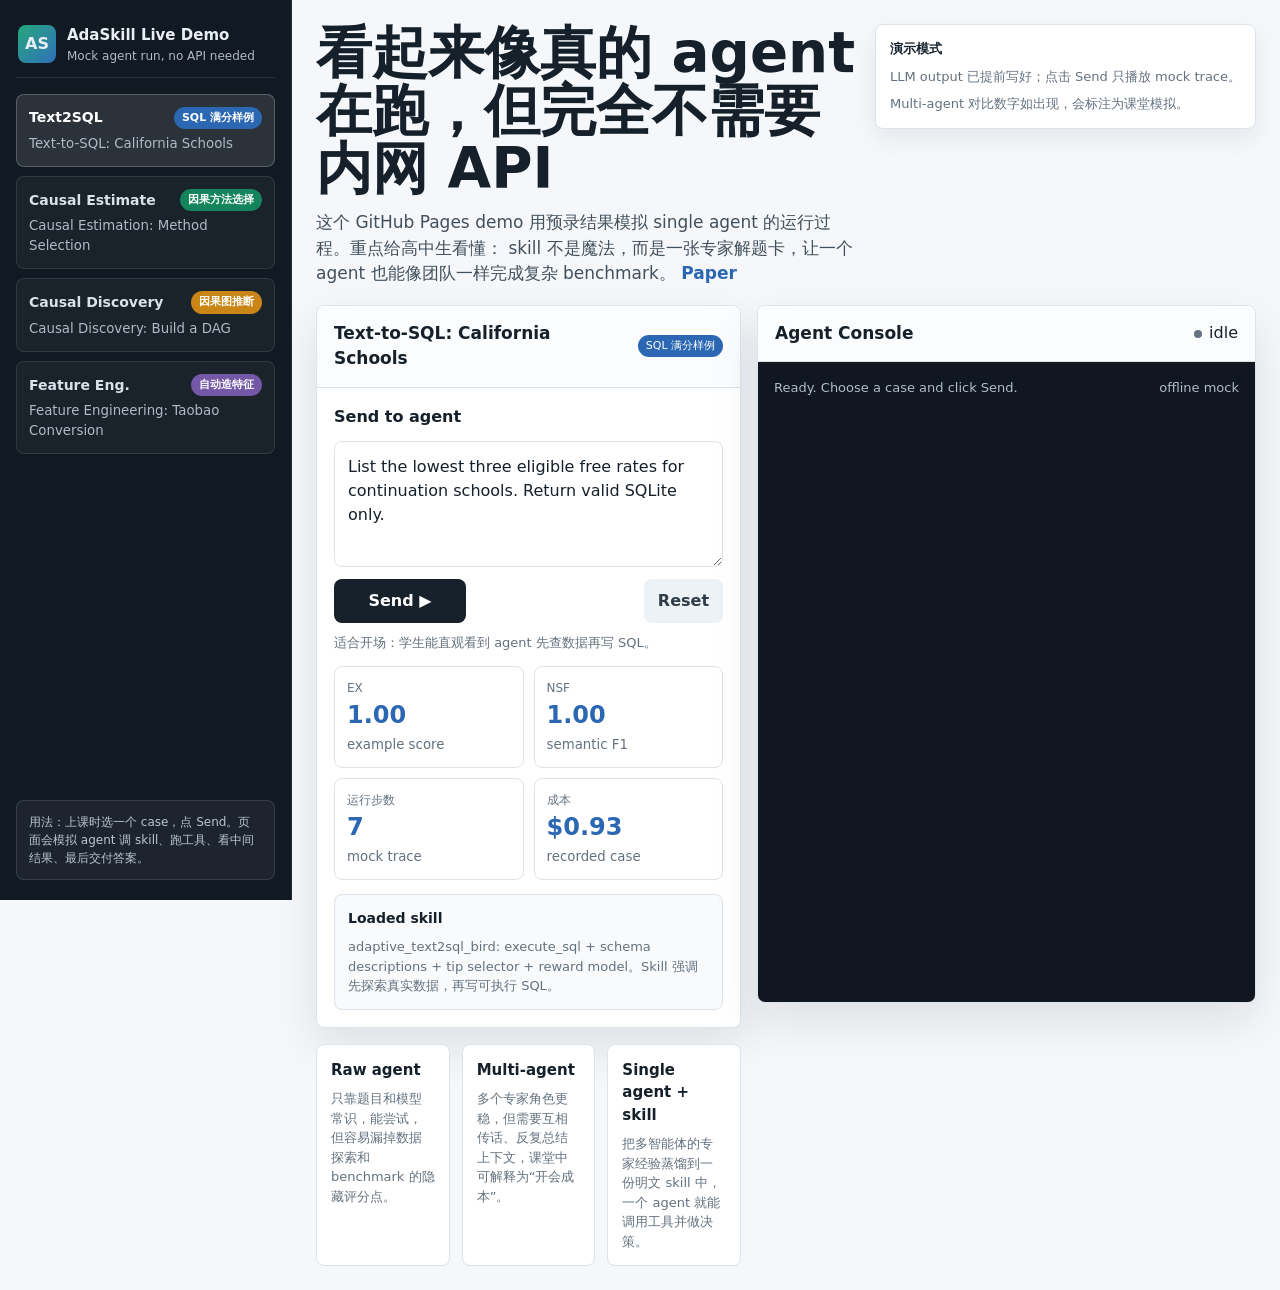
==== adaskill-demo/index.html @ 941cc699 "Add AdaSkill demo page" ====
<!doctype html>
<html lang="zh-CN">
<head>
  <meta charset="utf-8">
  <meta name="viewport" content="width=device-width, initial-scale=1">
  <title>AdaSkill Agent Live Demo</title>
  <style>
    :root {
      --ink: #15202b;
      --muted: #64717f;
      --line: #dce4eb;
      --bg: #f5f7fa;
      --panel: #ffffff;
      --green: #13845b;
      --blue: #2b67b2;
      --teal: #167b8f;
      --amber: #c98516;
      --red: #bc4a3a;
      --purple: #7457a6;
      --shadow: 0 18px 45px rgba(21, 32, 43, .10);
    }

    * { box-sizing: border-box; }
    body {
      margin: 0;
      color: var(--ink);
      background: var(--bg);
      font-family: Inter, ui-sans-serif, system-ui, -apple-system, BlinkMacSystemFont, "Segoe UI", sans-serif;
      line-height: 1.5;
    }

    button, textarea { font: inherit; }

    .app {
      min-height: 100vh;
      display: grid;
      grid-template-columns: 292px 1fr;
    }

    aside {
      background: #111922;
      color: #e8eef4;
      padding: 20px 16px;
      position: sticky;
      top: 0;
      height: 100vh;
      display: flex;
      flex-direction: column;
      gap: 16px;
      border-right: 1px solid rgba(255,255,255,.08);
    }

    .brand {
      display: flex;
      align-items: center;
      gap: 11px;
      padding: 4px 2px 12px;
      border-bottom: 1px solid rgba(255,255,255,.10);
    }

    .mark {
      width: 38px;
      height: 38px;
      border-radius: 8px;
      display: grid;
      place-items: center;
      font-weight: 800;
      background: linear-gradient(135deg, #26a77d, #3070ba);
    }

    .brand strong { display: block; font-size: 15px; }
    .brand span { display: block; color: #aebac6; font-size: 12px; }

    .case-list {
      display: grid;
      gap: 9px;
    }

    .case-btn {
      width: 100%;
      text-align: left;
      border: 1px solid rgba(255,255,255,.10);
      background: rgba(255,255,255,.04);
      color: #d8e2eb;
      border-radius: 8px;
      padding: 12px;
      cursor: pointer;
      display: grid;
      gap: 5px;
    }

    .case-btn:hover, .case-btn.active {
      background: rgba(255,255,255,.11);
      color: #fff;
      border-color: rgba(255,255,255,.22);
    }

    .case-title {
      display: flex;
      align-items: center;
      justify-content: space-between;
      gap: 8px;
      font-weight: 800;
      font-size: 14px;
    }

    .case-btn small { color: #aebac6; }
    .pill {
      display: inline-flex;
      align-items: center;
      justify-content: center;
      border-radius: 999px;
      padding: 3px 8px;
      color: #fff;
      font-size: 11px;
      white-space: nowrap;
      background: var(--green);
    }

    .side-note {
      margin-top: auto;
      color: #b9c5d1;
      font-size: 12px;
      border: 1px solid rgba(255,255,255,.12);
      border-radius: 8px;
      padding: 12px;
      background: rgba(255,255,255,.05);
    }

    main {
      padding: 24px;
      max-width: 1320px;
      width: 100%;
      margin: 0 auto;
    }

    .hero {
      display: grid;
      grid-template-columns: minmax(0, 1fr) auto;
      gap: 18px;
      align-items: start;
      margin-bottom: 18px;
    }

    h1, h2, h3, p { margin-top: 0; }
    h1 {
      font-size: clamp(32px, 4.4vw, 58px);
      line-height: 1.03;
      letter-spacing: 0;
      margin-bottom: 12px;
      max-width: 840px;
    }

    .lead {
      color: #42505d;
      max-width: 830px;
      font-size: 17px;
      margin-bottom: 0;
    }

    .paper {
      color: var(--blue);
      font-weight: 800;
      text-decoration: none;
    }

    .demo-badge {
      display: grid;
      gap: 8px;
      min-width: 235px;
      background: var(--panel);
      border: 1px solid var(--line);
      border-radius: 8px;
      padding: 14px;
      box-shadow: 0 10px 26px rgba(21,32,43,.07);
    }

    .demo-badge b { font-size: 13px; }
    .demo-badge span { color: var(--muted); font-size: 13px; }

    .layout {
      display: grid;
      grid-template-columns: minmax(0, .92fr) minmax(470px, 1.08fr);
      gap: 16px;
      align-items: start;
    }

    .panel {
      background: var(--panel);
      border: 1px solid var(--line);
      border-radius: 8px;
      box-shadow: var(--shadow);
      overflow: hidden;
    }

    .panel-head {
      padding: 15px 17px;
      border-bottom: 1px solid var(--line);
      background: #fbfcfd;
      display: flex;
      justify-content: space-between;
      align-items: center;
      gap: 12px;
    }

    .panel-head h2, .panel-head h3 {
      margin: 0;
      font-size: 17px;
    }

    .panel-body { padding: 17px; }

    .prompt-box {
      display: grid;
      gap: 12px;
    }

    textarea {
      width: 100%;
      min-height: 126px;
      resize: vertical;
      border: 1px solid var(--line);
      border-radius: 8px;
      padding: 13px;
      color: var(--ink);
      background: #fff;
    }

    .send-row {
      display: flex;
      gap: 10px;
      align-items: center;
      justify-content: space-between;
      flex-wrap: wrap;
    }

    .send-btn, .ghost-btn {
      border: 0;
      border-radius: 8px;
      padding: 10px 14px;
      cursor: pointer;
      font-weight: 800;
      display: inline-flex;
      align-items: center;
      gap: 8px;
    }

    .send-btn {
      background: #17212b;
      color: #fff;
      min-width: 132px;
      justify-content: center;
    }

    .send-btn:disabled {
      opacity: .7;
      cursor: default;
    }

    .ghost-btn {
      background: #edf2f6;
      color: #2f3c48;
    }

    .hint {
      color: var(--muted);
      font-size: 13px;
      margin: 0;
    }

    .stats {
      display: grid;
      grid-template-columns: repeat(2, minmax(0, 1fr));
      gap: 10px;
      margin-top: 14px;
    }

    .stat {
      border: 1px solid var(--line);
      border-radius: 8px;
      padding: 12px;
      min-height: 88px;
      background: #fff;
    }

    .stat label {
      display: block;
      color: var(--muted);
      font-size: 12px;
      margin-bottom: 6px;
    }

    .stat strong {
      display: block;
      font-size: 24px;
      line-height: 1.05;
    }

    .stat small {
      display: block;
      color: var(--muted);
      margin-top: 7px;
    }

    .skill-strip {
      margin-top: 14px;
      border: 1px solid var(--line);
      border-radius: 8px;
      background: #f8fafc;
      padding: 13px;
      display: grid;
      gap: 8px;
    }

    .skill-strip b { font-size: 14px; }
    .skill-strip p { margin: 0; color: var(--muted); font-size: 13px; }

    .console {
      background: #101720;
      color: #dce8f4;
      min-height: 640px;
      max-height: 760px;
      overflow: auto;
      padding: 16px;
      display: grid;
      align-content: start;
      gap: 10px;
    }

    .agent-top {
      display: flex;
      justify-content: space-between;
      align-items: center;
      gap: 12px;
      color: #aebdca;
      font-size: 13px;
      margin-bottom: 2px;
    }

    .status-dot {
      display: inline-block;
      width: 8px;
      height: 8px;
      border-radius: 50%;
      background: #657282;
      margin-right: 7px;
    }

    .running .status-dot {
      background: #22c17a;
      box-shadow: 0 0 0 6px rgba(34,193,122,.11);
    }

    .event {
      border: 1px solid rgba(255,255,255,.10);
      border-radius: 8px;
      padding: 12px;
      background: rgba(255,255,255,.045);
      animation: rise .22s ease-out;
    }

    @keyframes rise {
      from { opacity: 0; transform: translateY(6px); }
      to { opacity: 1; transform: translateY(0); }
    }

    .event-head {
      display: flex;
      justify-content: space-between;
      gap: 10px;
      align-items: center;
      margin-bottom: 7px;
      font-size: 12px;
      color: #aebdca;
    }

    .event-type {
      display: inline-flex;
      align-items: center;
      gap: 6px;
      font-weight: 800;
      color: #fff;
    }

    .event p {
      margin: 0;
      color: #dce8f4;
      font-size: 14px;
    }

    .event pre {
      white-space: pre-wrap;
      overflow: auto;
      margin: 9px 0 0;
      padding: 11px;
      border-radius: 8px;
      color: #e7f0f8;
      background: rgba(0,0,0,.32);
      font-size: 12px;
      line-height: 1.45;
      max-height: 230px;
    }

    .event.tool { border-color: rgba(43,103,178,.45); }
    .event.observe { border-color: rgba(22,123,143,.55); }
    .event.reason { border-color: rgba(201,133,22,.55); }
    .event.final { border-color: rgba(19,132,91,.75); background: rgba(19,132,91,.12); }

    .result-cards {
      display: grid;
      grid-template-columns: repeat(3, 1fr);
      gap: 10px;
      margin-top: 10px;
    }

    .mini {
      border: 1px solid rgba(255,255,255,.13);
      border-radius: 8px;
      padding: 10px;
      background: rgba(255,255,255,.05);
    }

    .mini label { display: block; color: #aebdca; font-size: 11px; margin-bottom: 5px; }
    .mini strong { display: block; color: #fff; font-size: 20px; }

    .explain {
      margin-top: 16px;
      display: grid;
      grid-template-columns: repeat(3, 1fr);
      gap: 12px;
    }

    .explain-card {
      background: var(--panel);
      border: 1px solid var(--line);
      border-radius: 8px;
      padding: 14px;
      min-height: 142px;
    }

    .explain-card h3 {
      font-size: 15px;
      margin-bottom: 8px;
    }

    .explain-card p {
      color: var(--muted);
      margin-bottom: 0;
      font-size: 13px;
    }

    .mobile-cases { display: none; }

    @media (max-width: 1050px) {
      .app { grid-template-columns: 1fr; }
      aside {
        position: static;
        height: auto;
        padding: 14px;
      }
      .case-list, .side-note { display: none; }
      .mobile-cases {
        display: grid;
        grid-template-columns: repeat(2, minmax(0, 1fr));
        gap: 8px;
        margin: 12px 0;
      }
      .hero, .layout, .explain { grid-template-columns: 1fr; }
      .demo-badge { min-width: 0; }
      main { padding: 18px; }
      .console { min-height: 560px; }
    }

    @media (max-width: 620px) {
      h1 { font-size: 31px; }
      .stats, .result-cards, .mobile-cases { grid-template-columns: 1fr; }
      .panel-head { align-items: flex-start; flex-direction: column; }
    }
  </style>
</head>
<body>
  <div class="app">
    <aside>
      <div class="brand">
        <div class="mark">AS</div>
        <div>
          <strong>AdaSkill Live Demo</strong>
          <span>Mock agent run, no API needed</span>
        </div>
      </div>
      <div class="case-list" id="caseList"></div>
      <div class="side-note">
        用法：上课时选一个 case，点 Send。页面会模拟 agent 调 skill、跑工具、看中间结果、最后交付答案。
      </div>
    </aside>

    <main>
      <section class="hero">
        <div>
          <h1>看起来像真的 agent 在跑，但完全不需要内网 API</h1>
          <p class="lead">
            这个 GitHub Pages demo 用预录结果模拟 single agent 的运行过程。重点给高中生看懂：
            skill 不是魔法，而是一张专家解题卡，让一个 agent 也能像团队一样完成复杂 benchmark。
            <a class="paper" href="https://arxiv.org/abs/2604.01608" target="_blank" rel="noreferrer">Paper</a>
          </p>
          <div class="mobile-cases" id="mobileCases"></div>
        </div>
        <div class="demo-badge">
          <b>演示模式</b>
          <span>LLM output 已提前写好；点击 Send 只播放 mock trace。</span>
          <span>Multi-agent 对比数字如出现，会标注为课堂模拟。</span>
        </div>
      </section>

      <section class="layout">
        <div>
          <div class="panel">
            <div class="panel-head">
              <h2 id="caseName">Running Case</h2>
              <span class="pill" id="caseTag">single agent</span>
            </div>
            <div class="panel-body">
              <div class="prompt-box">
                <label for="prompt"><b>Send to agent</b></label>
                <textarea id="prompt"></textarea>
                <div class="send-row">
                  <button class="send-btn" id="sendBtn">Send ▶</button>
                  <button class="ghost-btn" id="resetBtn">Reset</button>
                  <p class="hint" id="caseHint"></p>
                </div>
              </div>

              <div class="stats" id="stats"></div>

              <div class="skill-strip">
                <b>Loaded skill</b>
                <p id="skillLine"></p>
              </div>
            </div>
          </div>

          <div class="explain">
            <div class="explain-card">
              <h3>Raw agent</h3>
              <p>只靠题目和模型常识，能尝试，但容易漏掉数据探索和 benchmark 的隐藏评分点。</p>
            </div>
            <div class="explain-card">
              <h3>Multi-agent</h3>
              <p>多个专家角色更稳，但需要互相传话、反复总结上下文，课堂中可解释为“开会成本”。</p>
            </div>
            <div class="explain-card">
              <h3>Single agent + skill</h3>
              <p>把多智能体的专家经验蒸馏到一份明文 skill 中，一个 agent 就能调用工具并做决策。</p>
            </div>
          </div>
        </div>

        <div class="panel">
          <div class="panel-head">
            <h2>Agent Console</h2>
            <span id="runStatus"><span class="status-dot"></span>idle</span>
          </div>
          <div class="console" id="console"></div>
        </div>
      </section>
    </main>
  </div>

  <script>
    const cases = {
      text2sql: {
        name: "Text-to-SQL: California Schools",
        short: "Text2SQL",
        color: "#2b67b2",
        tag: "SQL 满分样例",
        hint: "适合开场：学生能直观看到 agent 先查数据再写 SQL。",
        prompt: "List the lowest three eligible free rates for continuation schools. Return valid SQLite only.",
        skill: "adaptive_text2sql_bird: execute_sql + schema descriptions + tip selector + reward model。Skill 强调先探索真实数据，再写可执行 SQL。",
        stats: [
          ["EX", "1.00", "example score"],
          ["NSF", "1.00", "semantic F1"],
          ["运行步数", "7", "mock trace"],
          ["成本", "$0.93", "recorded case"]
        ],
        events: [
          ["reason", "Parse question", "The target is an eligible free rate, so the answer should be a computed ratio, not school names."],
          ["tool", "execute_sql", "SELECT DISTINCT \"Educational Option Type\" FROM frpm WHERE \"Educational Option Type\" LIKE '%Continuation%';"],
          ["observe", "Tool result", "Found exact value: Continuation School. Also found NULL numerators and denominators in this subset."],
          ["reason", "Avoid common failure", "Use IS NOT NULL instead of Enrollment > 0. The benchmark checks semantic filtering, not just runtime safety."],
          ["tool", "candidate verification", "Run candidate SQL and inspect the top three rows. Confirm no extra columns are selected."],
          ["final", "Final answer", "The agent returns a compact SQL query with the right table, filter, CAST, NULL handling, ordering, and limit.", {
            cards: [["SRR", "1.00"], ["NSP", "1.00"], ["NSF", "1.00"]],
            code: "SELECT CAST(\"Free Meal Count (Ages 5-17)\" AS REAL)\n       / \"Enrollment (Ages 5-17)\" AS eligible_free_rate\nFROM frpm\nWHERE \"Educational Option Type\" = 'Continuation School'\n  AND \"Free Meal Count (Ages 5-17)\" IS NOT NULL\n  AND \"Enrollment (Ages 5-17)\" IS NOT NULL\nORDER BY eligible_free_rate ASC\nLIMIT 3;"
          }]
        ]
      },
      causalEstimate: {
        name: "Causal Estimation: Method Selection",
        short: "Causal Estimate",
        color: "#13845b",
        tag: "因果方法选择",
        hint: "适合讲“相关不等于因果”：agent 要先判断研究设计。",
        prompt: "Given this study description and CSV, estimate the treatment effect and choose the correct causal method.",
        skill: "adaptive_causal_estimate: analyze_dataset + diagnostics + estimators。Skill 明确写了 RCT 禁止 Matching、IV 要检查强度、DiD 要检验平行趋势。",
        stats: [
          ["Real MSA", "83.87%", "knowledge skill"],
          ["QRData MSA", "87.18%", "knowledge skill"],
          ["Tools-only", "48.39%", "Real MSA"],
          ["Synthetic MRE", "4.26%", "knowledge skill"]
        ],
        events: [
          ["reason", "Read design", "The description says treatment was randomly assigned. That immediately changes the method choice."],
          ["tool", "analyze_dataset", "{ panel_detected: false, treatment: 'program', outcome: 'score', covariates: ['age','income','pre_score'] }"],
          ["observe", "Dataset diagnosis", "Covariates exist, but random assignment means matching is not needed and can even hurt the selected_method score."],
          ["tool", "estimate_ols", "Run OLS with robust standard errors using treatment + covariates for precision."],
          ["reason", "Decision", "Because this is an RCT, OLS/difference-in-means is valid. Matching is rejected even if it converges."],
          ["final", "Final answer", "The agent outputs the selected method, numeric ATE, and a short causal justification.", {
            cards: [["Method", "OLS"], ["ATE", "0.184"], ["MSA", "correct"]],
            code: "{\n  \"selected_method\": \"ols\",\n  \"ate\": 0.184,\n  \"reasoning\": \"Randomized assignment detected; matching is forbidden. OLS with covariates is used for precision.\"\n}"
          }]
        ]
      },
      causalDiscovery: {
        name: "Causal Discovery: Build a DAG",
        short: "Causal Discovery",
        color: "#c98516",
        tag: "因果图推断",
        hint: "适合展示“AI 不只是聊天，也能调用统计工具画图”。",
        prompt: "Infer a causal DAG from this observational table. Return the adjacency matrix and explain the key constraints.",
        skill: "adaptive_causal_discovery: load_and_normalize + run_scd + validate_and_fix_dag。Skill 教 agent 根据变量类型选 PC / Exact-Search / DirectLiNGAM。",
        stats: [
          ["Asia F1", "1.00", "skill run"],
          ["Child F1", "0.90", "avg skill"],
          ["DWD F1", "0.74", "avg skill"],
          ["AutoMPG F1", "0.70", "avg skill"]
        ],
        events: [
          ["tool", "load_and_normalize", "Detected mixed variable types; several variables are discrete, so DirectLiNGAM is forbidden."],
          ["reason", "Choose algorithm", "Use PC with alpha=0.1 because the graph is moderately dense and recall matters."],
          ["tool", "run_scd(method='pc')", "Initial graph has plausible skeleton but two directions are unresolved."],
          ["observe", "Domain constraints", "Temporal variables cannot be caused by downstream outcomes. A definitional edge is required."],
          ["tool", "validate_and_fix_dag", "Removed a bidirectional edge and confirmed the final graph is acyclic."],
          ["final", "Final DAG", "The final output is a legal adjacency matrix plus the algorithm and constraints used.", {
            cards: [["F1", "0.90"], ["SHD", "lower"], ["DAG", "valid"]],
            code: "```matrix\n0, 1, 0, 0\n0, 0, 1, 0\n0, 0, 0, 1\n0, 0, 0, 0\n```\nUsed PC because variables are discrete/mixed. Key constraint: forbid outcome -> earlier measurement."
          }]
        ]
      },
      featureEngineering: {
        name: "Feature Engineering: Taobao Conversion",
        short: "Feature Eng.",
        color: "#7457a6",
        tag: "自动造特征",
        hint: "适合结尾：最后结果是 AUC 提升，看起来很直观。",
        prompt: "Improve AUC on the Taobao ad conversion benchmark by creating useful features and stopping when no longer improving.",
        skill: "adaptive_feature_engineering: Taobao/Dia 领域特征 + evaluate API + 防数据泄漏规则。Skill 强调 CVR 平滑、计数、交叉特征和早停。",
        stats: [
          ["Baseline AUC", "0.6300", "Taobao"],
          ["Best AUC", "0.6594", "Taobao"],
          ["提升", "+0.0294", "absolute"],
          ["特征数", "37", "best run"]
        ],
        events: [
          ["reason", "Detect dataset", "bench.dataset == 'taobao'. This is sparse ad conversion prediction with high-cardinality IDs."],
          ["tool", "build features", "Add item/shop/user CVR with Bayesian smoothing, log-count activity, price deviation, and quality composites."],
          ["observe", "Evaluation 26", "AUC improves from 0.6300 to 0.6474 after entity CVR and count features."],
          ["tool", "ablation loop", "Remove noisy raw ID columns after CVR features are available; keep 37 strongest features."],
          ["observe", "Evaluation 67", "Best validation AUC reaches 0.6594. Early-stop patience prevents over-searching."],
          ["final", "Final feature set", "The agent returns a compact feature recipe and the benchmark score improvement.", {
            cards: [["AUC", "0.6594"], ["Δ", "+0.0294"], ["Features", "37"]],
            code: "add_cvr('item_id', 'item_cvr', k=20)\nadd_cvr('shop_id', 'shop_cvr', k=20)\nadd_count('user_id', 'user_activity')\nX['price_gap'] = item_price_level - user_avg_price\nX['quality_score'] = sales + collected + pv\nauc = bench.evaluate(best_37_features)"
          }]
        ]
      }
    };

    let current = "text2sql";
    let timer = null;
    let running = false;

    const caseList = document.getElementById("caseList");
    const mobileCases = document.getElementById("mobileCases");
    const consoleEl = document.getElementById("console");
    const sendBtn = document.getElementById("sendBtn");
    const resetBtn = document.getElementById("resetBtn");
    const runStatus = document.getElementById("runStatus");

    function renderCases() {
      caseList.innerHTML = "";
      mobileCases.innerHTML = "";
      Object.entries(cases).forEach(([key, item]) => {
        const html = `<div class="case-title"><span>${item.short}</span><span class="pill" style="background:${item.color}">${item.tag}</span></div><small>${item.name}</small>`;
        const btn = document.createElement("button");
        btn.className = `case-btn ${key === current ? "active" : ""}`;
        btn.innerHTML = html;
        btn.onclick = () => setCase(key);
        caseList.appendChild(btn);

        const mob = document.createElement("button");
        mob.className = `case-btn ${key === current ? "active" : ""}`;
        mob.style.background = key === current ? "#17212b" : "#fff";
        mob.style.color = key === current ? "#fff" : "#17212b";
        mob.innerHTML = html;
        mob.onclick = () => setCase(key);
        mobileCases.appendChild(mob);
      });
    }

    function setCase(key) {
      if (running) stopRun();
      current = key;
      render();
      resetConsole();
    }

    function render() {
      const c = cases[current];
      renderCases();
      document.getElementById("caseName").textContent = c.name;
      document.getElementById("caseTag").textContent = c.tag;
      document.getElementById("caseTag").style.background = c.color;
      document.getElementById("prompt").value = c.prompt;
      document.getElementById("caseHint").textContent = c.hint;
      document.getElementById("skillLine").textContent = c.skill;
      document.getElementById("stats").innerHTML = c.stats.map(([label, value, note]) => `
        <div class="stat">
          <label>${label}</label>
          <strong style="color:${c.color}">${value}</strong>
          <small>${note}</small>
        </div>
      `).join("");
    }

    function resetConsole() {
      consoleEl.innerHTML = `
        <div class="agent-top">
          <span>Ready. Choose a case and click Send.</span>
          <span>offline mock</span>
        </div>
      `;
      runStatus.classList.remove("running");
      runStatus.innerHTML = `<span class="status-dot"></span>idle`;
      sendBtn.disabled = false;
      sendBtn.textContent = "Send ▶";
    }

    function stopRun() {
      if (timer) clearTimeout(timer);
      timer = null;
      running = false;
      sendBtn.disabled = false;
      sendBtn.textContent = "Send ▶";
      runStatus.classList.remove("running");
      runStatus.innerHTML = `<span class="status-dot"></span>idle`;
    }

    function eventIcon(type) {
      return {
        tool: "▣",
        observe: "◉",
        reason: "◆",
        final: "✓"
      }[type] || "•";
    }

    function appendEvent(ev, index) {
      const [type, title, text, extra] = ev;
      const node = document.createElement("div");
      node.className = `event ${type}`;
      const elapsed = `${(index * 0.7 + 0.4).toFixed(1)}s`;
      node.innerHTML = `
        <div class="event-head">
          <span class="event-type">${eventIcon(type)} ${title}</span>
          <span>${elapsed}</span>
        </div>
        <p>${text}</p>
        ${extra && extra.cards ? `<div class="result-cards">${extra.cards.map(([a,b]) => `<div class="mini"><label>${a}</label><strong>${b}</strong></div>`).join("")}</div>` : ""}
        ${extra && extra.code ? `<pre>${escapeHtml(extra.code)}</pre>` : ""}
      `;
      consoleEl.appendChild(node);
      consoleEl.scrollTop = consoleEl.scrollHeight;
    }

    function escapeHtml(s) {
      return s.replace(/[&<>"']/g, ch => ({
        "&": "&amp;",
        "<": "&lt;",
        ">": "&gt;",
        '"': "&quot;",
        "'": "&#039;"
      }[ch]));
    }

    function runDemo() {
      if (running) return;
      const c = cases[current];
      running = true;
      sendBtn.disabled = true;
      sendBtn.textContent = "Running...";
      runStatus.classList.add("running");
      runStatus.innerHTML = `<span class="status-dot"></span>running`;
      consoleEl.innerHTML = `
        <div class="agent-top">
          <span>Loaded ${c.short} skill · received user prompt</span>
          <span>mock live trace</span>
        </div>
      `;

      let i = 0;
      const tick = () => {
        appendEvent(c.events[i], i);
        i += 1;
        if (i < c.events.length) {
          timer = setTimeout(tick, i === c.events.length - 1 ? 900 : 650);
        } else {
          running = false;
          sendBtn.disabled = false;
          sendBtn.textContent = "Replay ▶";
          runStatus.classList.remove("running");
          runStatus.innerHTML = `<span class="status-dot"></span>complete`;
        }
      };
      timer = setTimeout(tick, 300);
    }

    sendBtn.onclick = runDemo;
    resetBtn.onclick = () => {
      stopRun();
      resetConsole();
    };

    render();
    resetConsole();
  </script>
</body>
</html>
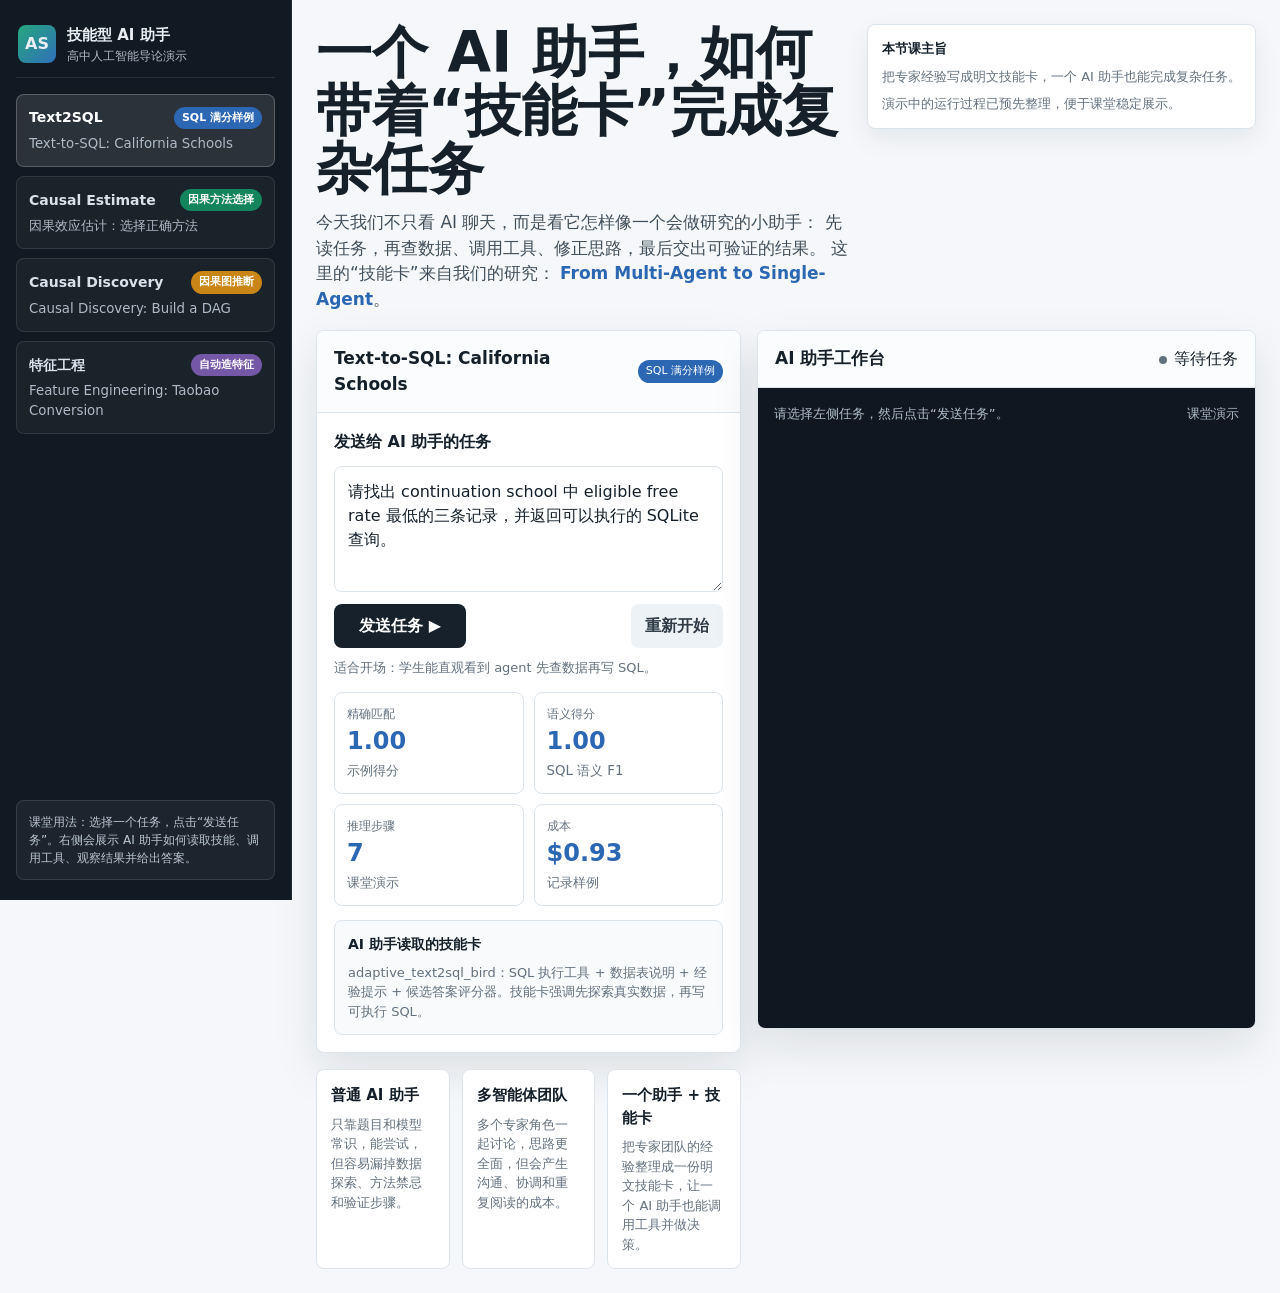
==== commit 1044359a: "Localize AdaSkill demo for classroom" ====
--- a/adaskill-demo/index.html
+++ b/adaskill-demo/index.html
@@ -3,7 +3,7 @@
 <head>
   <meta charset="utf-8">
   <meta name="viewport" content="width=device-width, initial-scale=1">
-  <title>AdaSkill Agent Live Demo</title>
+  <title>会使用技能的 AI 助手</title>
   <style>
     :root {
       --ink: #15202b;
@@ -484,31 +484,32 @@
       <div class="brand">
         <div class="mark">AS</div>
         <div>
-          <strong>AdaSkill Live Demo</strong>
-          <span>Mock agent run, no API needed</span>
+          <strong>技能型 AI 助手</strong>
+          <span>高中人工智能导论演示</span>
         </div>
       </div>
       <div class="case-list" id="caseList"></div>
       <div class="side-note">
-        用法：上课时选一个 case，点 Send。页面会模拟 agent 调 skill、跑工具、看中间结果、最后交付答案。
+        课堂用法：选择一个任务，点击“发送任务”。右侧会展示 AI 助手如何读取技能、调用工具、观察结果并给出答案。
       </div>
     </aside>
 
     <main>
       <section class="hero">
         <div>
-          <h1>看起来像真的 agent 在跑，但完全不需要内网 API</h1>
+          <h1>一个 AI 助手，如何带着“技能卡”完成复杂任务</h1>
           <p class="lead">
-            这个 GitHub Pages demo 用预录结果模拟 single agent 的运行过程。重点给高中生看懂：
-            skill 不是魔法，而是一张专家解题卡，让一个 agent 也能像团队一样完成复杂 benchmark。
-            <a class="paper" href="https://arxiv.org/abs/2604.01608" target="_blank" rel="noreferrer">Paper</a>
+            今天我们不只看 AI 聊天，而是看它怎样像一个会做研究的小助手：
+            先读任务，再查数据、调用工具、修正思路，最后交出可验证的结果。
+            这里的“技能卡”来自我们的研究：
+            <a class="paper" href="https://arxiv.org/abs/2604.01608" target="_blank" rel="noreferrer">From Multi-Agent to Single-Agent</a>。
           </p>
           <div class="mobile-cases" id="mobileCases"></div>
         </div>
         <div class="demo-badge">
-          <b>演示模式</b>
-          <span>LLM output 已提前写好；点击 Send 只播放 mock trace。</span>
-          <span>Multi-agent 对比数字如出现，会标注为课堂模拟。</span>
+          <b>本节课主旨</b>
+          <span>把专家经验写成明文技能卡，一个 AI 助手也能完成复杂任务。</span>
+          <span>演示中的运行过程已预先整理，便于课堂稳定展示。</span>
         </div>
       </section>
 
@@ -516,16 +517,16 @@
         <div>
           <div class="panel">
             <div class="panel-head">
-              <h2 id="caseName">Running Case</h2>
+              <h2 id="caseName">任务案例</h2>
               <span class="pill" id="caseTag">single agent</span>
             </div>
             <div class="panel-body">
               <div class="prompt-box">
-                <label for="prompt"><b>Send to agent</b></label>
+                <label for="prompt"><b>发送给 AI 助手的任务</b></label>
                 <textarea id="prompt"></textarea>
                 <div class="send-row">
-                  <button class="send-btn" id="sendBtn">Send ▶</button>
-                  <button class="ghost-btn" id="resetBtn">Reset</button>
+                  <button class="send-btn" id="sendBtn">发送任务 ▶</button>
+                  <button class="ghost-btn" id="resetBtn">重新开始</button>
                   <p class="hint" id="caseHint"></p>
                 </div>
               </div>
@@ -533,7 +534,7 @@
               <div class="stats" id="stats"></div>
 
               <div class="skill-strip">
-                <b>Loaded skill</b>
+                <b>AI 助手读取的技能卡</b>
                 <p id="skillLine"></p>
               </div>
             </div>
@@ -541,24 +542,24 @@
 
           <div class="explain">
             <div class="explain-card">
-              <h3>Raw agent</h3>
-              <p>只靠题目和模型常识，能尝试，但容易漏掉数据探索和 benchmark 的隐藏评分点。</p>
+              <h3>普通 AI 助手</h3>
+              <p>只靠题目和模型常识，能尝试，但容易漏掉数据探索、方法禁忌和验证步骤。</p>
             </div>
             <div class="explain-card">
-              <h3>Multi-agent</h3>
-              <p>多个专家角色更稳，但需要互相传话、反复总结上下文，课堂中可解释为“开会成本”。</p>
+              <h3>多智能体团队</h3>
+              <p>多个专家角色一起讨论，思路更全面，但会产生沟通、协调和重复阅读的成本。</p>
             </div>
             <div class="explain-card">
-              <h3>Single agent + skill</h3>
-              <p>把多智能体的专家经验蒸馏到一份明文 skill 中，一个 agent 就能调用工具并做决策。</p>
+              <h3>一个助手 + 技能卡</h3>
+              <p>把专家团队的经验整理成一份明文技能卡，让一个 AI 助手也能调用工具并做决策。</p>
             </div>
           </div>
         </div>
 
         <div class="panel">
           <div class="panel-head">
-            <h2>Agent Console</h2>
-            <span id="runStatus"><span class="status-dot"></span>idle</span>
+            <h2>AI 助手工作台</h2>
+            <span id="runStatus"><span class="status-dot"></span>等待任务</span>
           </div>
           <div class="console" id="console"></div>
         </div>
@@ -574,48 +575,48 @@
         color: "#2b67b2",
         tag: "SQL 满分样例",
         hint: "适合开场：学生能直观看到 agent 先查数据再写 SQL。",
-        prompt: "List the lowest three eligible free rates for continuation schools. Return valid SQLite only.",
-        skill: "adaptive_text2sql_bird: execute_sql + schema descriptions + tip selector + reward model。Skill 强调先探索真实数据，再写可执行 SQL。",
+        prompt: "请找出 continuation school 中 eligible free rate 最低的三条记录，并返回可以执行的 SQLite 查询。",
+        skill: "adaptive_text2sql_bird：SQL 执行工具 + 数据表说明 + 经验提示 + 候选答案评分器。技能卡强调先探索真实数据，再写可执行 SQL。",
         stats: [
-          ["EX", "1.00", "example score"],
-          ["NSF", "1.00", "semantic F1"],
-          ["运行步数", "7", "mock trace"],
-          ["成本", "$0.93", "recorded case"]
+          ["精确匹配", "1.00", "示例得分"],
+          ["语义得分", "1.00", "SQL 语义 F1"],
+          ["推理步骤", "7", "课堂演示"],
+          ["成本", "$0.93", "记录样例"]
         ],
         events: [
-          ["reason", "Parse question", "The target is an eligible free rate, so the answer should be a computed ratio, not school names."],
+          ["reason", "理解题目", "目标是 eligible free rate，所以答案应该是一个比例计算，而不是简单列出学校名称。"],
           ["tool", "execute_sql", "SELECT DISTINCT \"Educational Option Type\" FROM frpm WHERE \"Educational Option Type\" LIKE '%Continuation%';"],
-          ["observe", "Tool result", "Found exact value: Continuation School. Also found NULL numerators and denominators in this subset."],
-          ["reason", "Avoid common failure", "Use IS NOT NULL instead of Enrollment > 0. The benchmark checks semantic filtering, not just runtime safety."],
-          ["tool", "candidate verification", "Run candidate SQL and inspect the top three rows. Confirm no extra columns are selected."],
-          ["final", "Final answer", "The agent returns a compact SQL query with the right table, filter, CAST, NULL handling, ordering, and limit.", {
+          ["observe", "观察结果", "找到了精确取值：Continuation School。同时发现这个子集中有缺失的分子和分母。"],
+          ["reason", "避开常见错误", "这里应该用 IS NOT NULL，而不是只写 Enrollment > 0。评分会检查语义过滤是否正确。"],
+          ["tool", "验证候选 SQL", "运行候选 SQL，检查前三行结果，并确认没有多选无关列。"],
+          ["final", "最终答案", "AI 助手返回了一条简洁 SQL：表、过滤条件、小数除法、缺失值处理、排序和 LIMIT 都正确。", {
             cards: [["SRR", "1.00"], ["NSP", "1.00"], ["NSF", "1.00"]],
             code: "SELECT CAST(\"Free Meal Count (Ages 5-17)\" AS REAL)\n       / \"Enrollment (Ages 5-17)\" AS eligible_free_rate\nFROM frpm\nWHERE \"Educational Option Type\" = 'Continuation School'\n  AND \"Free Meal Count (Ages 5-17)\" IS NOT NULL\n  AND \"Enrollment (Ages 5-17)\" IS NOT NULL\nORDER BY eligible_free_rate ASC\nLIMIT 3;"
           }]
         ]
       },
       causalEstimate: {
-        name: "Causal Estimation: Method Selection",
+        name: "因果效应估计：选择正确方法",
         short: "Causal Estimate",
         color: "#13845b",
         tag: "因果方法选择",
         hint: "适合讲“相关不等于因果”：agent 要先判断研究设计。",
-        prompt: "Given this study description and CSV, estimate the treatment effect and choose the correct causal method.",
-        skill: "adaptive_causal_estimate: analyze_dataset + diagnostics + estimators。Skill 明确写了 RCT 禁止 Matching、IV 要检查强度、DiD 要检验平行趋势。",
+        prompt: "给定一段研究描述和一份 CSV 数据，请估计处理效应，并选择正确的因果推断方法。",
+        skill: "adaptive_causal_estimate：数据分析工具 + 诊断工具 + 因果估计器。技能卡明确写了：随机实验不能随便 Matching，工具变量要检查强度，双重差分要检验平行趋势。",
         stats: [
-          ["Real MSA", "83.87%", "knowledge skill"],
-          ["QRData MSA", "87.18%", "knowledge skill"],
-          ["Tools-only", "48.39%", "Real MSA"],
-          ["Synthetic MRE", "4.26%", "knowledge skill"]
+          ["真实题准确率", "83.87%", "知识型技能卡"],
+          ["QRData 准确率", "87.18%", "知识型技能卡"],
+          ["只给工具", "48.39%", "真实题准确率"],
+          ["合成题误差", "4.26%", "知识型技能卡"]
         ],
         events: [
-          ["reason", "Read design", "The description says treatment was randomly assigned. That immediately changes the method choice."],
+          ["reason", "阅读研究设计", "描述中出现“随机分配”。这会直接改变方法选择：不能把它当普通观察数据处理。"],
           ["tool", "analyze_dataset", "{ panel_detected: false, treatment: 'program', outcome: 'score', covariates: ['age','income','pre_score'] }"],
-          ["observe", "Dataset diagnosis", "Covariates exist, but random assignment means matching is not needed and can even hurt the selected_method score."],
-          ["tool", "estimate_ols", "Run OLS with robust standard errors using treatment + covariates for precision."],
-          ["reason", "Decision", "Because this is an RCT, OLS/difference-in-means is valid. Matching is rejected even if it converges."],
-          ["final", "Final answer", "The agent outputs the selected method, numeric ATE, and a short causal justification.", {
-            cards: [["Method", "OLS"], ["ATE", "0.184"], ["MSA", "correct"]],
+          ["observe", "数据诊断", "数据里确实有协变量，但随机分配已经保证了处理组和对照组的可比性。"],
+          ["tool", "estimate_ols", "使用 treatment + covariates 运行 OLS，并采用稳健标准误提高估计可靠性。"],
+          ["reason", "做出选择", "因为这是随机实验，OLS 或均值差是合理方法；即使 Matching 能跑通，也应该拒绝。"],
+          ["final", "最终答案", "AI 助手输出所选方法、ATE 数值，以及一句可以解释给人的因果理由。", {
+            cards: [["方法", "OLS"], ["ATE", "0.184"], ["方法选择", "正确"]],
             code: "{\n  \"selected_method\": \"ols\",\n  \"ate\": 0.184,\n  \"reasoning\": \"Randomized assignment detected; matching is forbidden. OLS with covariates is used for precision.\"\n}"
           }]
         ]
@@ -626,48 +627,48 @@
         color: "#c98516",
         tag: "因果图推断",
         hint: "适合展示“AI 不只是聊天，也能调用统计工具画图”。",
-        prompt: "Infer a causal DAG from this observational table. Return the adjacency matrix and explain the key constraints.",
-        skill: "adaptive_causal_discovery: load_and_normalize + run_scd + validate_and_fix_dag。Skill 教 agent 根据变量类型选 PC / Exact-Search / DirectLiNGAM。",
+        prompt: "请根据这张观察数据表推断因果图，返回邻接矩阵，并解释最关键的约束。",
+        skill: "adaptive_causal_discovery：读取变量类型 + 统计因果发现算法 + DAG 合法性检查。技能卡教 AI 根据变量类型选择 PC、Exact-Search 或 DirectLiNGAM。",
         stats: [
-          ["Asia F1", "1.00", "skill run"],
-          ["Child F1", "0.90", "avg skill"],
-          ["DWD F1", "0.74", "avg skill"],
-          ["AutoMPG F1", "0.70", "avg skill"]
+          ["Asia F1", "1.00", "技能卡运行"],
+          ["Child F1", "0.90", "技能卡平均"],
+          ["DWD F1", "0.74", "技能卡平均"],
+          ["AutoMPG F1", "0.70", "技能卡平均"]
         ],
         events: [
-          ["tool", "load_and_normalize", "Detected mixed variable types; several variables are discrete, so DirectLiNGAM is forbidden."],
-          ["reason", "Choose algorithm", "Use PC with alpha=0.1 because the graph is moderately dense and recall matters."],
-          ["tool", "run_scd(method='pc')", "Initial graph has plausible skeleton but two directions are unresolved."],
-          ["observe", "Domain constraints", "Temporal variables cannot be caused by downstream outcomes. A definitional edge is required."],
-          ["tool", "validate_and_fix_dag", "Removed a bidirectional edge and confirmed the final graph is acyclic."],
-          ["final", "Final DAG", "The final output is a legal adjacency matrix plus the algorithm and constraints used.", {
-            cards: [["F1", "0.90"], ["SHD", "lower"], ["DAG", "valid"]],
-            code: "```matrix\n0, 1, 0, 0\n0, 0, 1, 0\n0, 0, 0, 1\n0, 0, 0, 0\n```\nUsed PC because variables are discrete/mixed. Key constraint: forbid outcome -> earlier measurement."
+          ["tool", "load_and_normalize", "检测到混合变量类型；其中一些变量是离散变量，因此不能使用 DirectLiNGAM。"],
+          ["reason", "选择算法", "使用 PC 算法，并把 alpha 设为 0.1，因为这张图比较密，需要更重视召回。"],
+          ["tool", "run_scd(method='pc')", "初始图的骨架比较合理，但还有两条边的方向无法仅靠统计测试确定。"],
+          ["observe", "加入领域约束", "后发生的结果不能反过来导致更早的测量变量；定义关系对应的边必须保留。"],
+          ["tool", "validate_and_fix_dag", "删除一条双向边，并确认最终图没有环。"],
+          ["final", "最终因果图", "最终输出是一张合法的邻接矩阵，并附带使用的算法和关键约束。", {
+            cards: [["F1", "0.90"], ["结构错误", "更低"], ["DAG", "合法"]],
+            code: "```matrix\n0, 1, 0, 0\n0, 0, 1, 0\n0, 0, 0, 1\n0, 0, 0, 0\n```\n使用 PC 算法，因为变量是离散/混合类型。关键约束：禁止“结果变量 → 更早测量变量”。"
           }]
         ]
       },
       featureEngineering: {
         name: "Feature Engineering: Taobao Conversion",
-        short: "Feature Eng.",
+        short: "特征工程",
         color: "#7457a6",
         tag: "自动造特征",
-        hint: "适合结尾：最后结果是 AUC 提升，看起来很直观。",
-        prompt: "Improve AUC on the Taobao ad conversion benchmark by creating useful features and stopping when no longer improving.",
-        skill: "adaptive_feature_engineering: Taobao/Dia 领域特征 + evaluate API + 防数据泄漏规则。Skill 强调 CVR 平滑、计数、交叉特征和早停。",
+        hint: "适合结尾：最后结果是 AUC 提升，学生能直观看到效果。",
+        prompt: "请在淘宝广告转化预测任务上构造有用特征，提升 AUC；如果多轮没有提升就停止。",
+        skill: "adaptive_feature_engineering: Taobao/Dia 领域特征 + 评测接口 + 防数据泄漏规则。Skill 强调 CVR 平滑、计数、交叉特征和早停。",
         stats: [
-          ["Baseline AUC", "0.6300", "Taobao"],
-          ["Best AUC", "0.6594", "Taobao"],
+          ["初始 AUC", "0.6300", "Taobao"],
+          ["最佳 AUC", "0.6594", "Taobao"],
           ["提升", "+0.0294", "absolute"],
-          ["特征数", "37", "best run"]
+          ["特征数", "37", "最佳运行"]
         ],
         events: [
-          ["reason", "Detect dataset", "bench.dataset == 'taobao'. This is sparse ad conversion prediction with high-cardinality IDs."],
-          ["tool", "build features", "Add item/shop/user CVR with Bayesian smoothing, log-count activity, price deviation, and quality composites."],
-          ["observe", "Evaluation 26", "AUC improves from 0.6300 to 0.6474 after entity CVR and count features."],
-          ["tool", "ablation loop", "Remove noisy raw ID columns after CVR features are available; keep 37 strongest features."],
-          ["observe", "Evaluation 67", "Best validation AUC reaches 0.6594. Early-stop patience prevents over-searching."],
-          ["final", "Final feature set", "The agent returns a compact feature recipe and the benchmark score improvement.", {
-            cards: [["AUC", "0.6594"], ["Δ", "+0.0294"], ["Features", "37"]],
+          ["reason", "识别数据集", "bench.dataset == 'taobao'。这是稀疏的广告转化预测问题，并且有很多高基数 ID。"],
+          ["tool", "构造特征", "加入商品/店铺/用户 CVR、贝叶斯平滑、访问次数、价格偏差和质量综合分。"],
+          ["observe", "第 26 次评测", "加入实体 CVR 和计数特征后，AUC 从 0.6300 提升到 0.6474。"],
+          ["tool", "消融循环", "有了 CVR 特征后，移除噪声较大的原始 ID 列，保留最强的 37 个特征。"],
+          ["observe", "第 67 次评测", "最佳验证 AUC 达到 0.6594。早停机制避免无意义地继续搜索。"],
+          ["final", "最终特征方案", "AI 助手返回一套简洁的特征构造方案，以及 benchmark 上的分数提升。", {
+            cards: [["AUC", "0.6594"], ["提升", "+0.0294"], ["特征", "37"]],
             code: "add_cvr('item_id', 'item_cvr', k=20)\nadd_cvr('shop_id', 'shop_cvr', k=20)\nadd_count('user_id', 'user_activity')\nX['price_gap'] = item_price_level - user_avg_price\nX['quality_score'] = sales + collected + pv\nauc = bench.evaluate(best_37_features)"
           }]
         ]
@@ -734,14 +735,14 @@
     function resetConsole() {
       consoleEl.innerHTML = `
         <div class="agent-top">
-          <span>Ready. Choose a case and click Send.</span>
-          <span>offline mock</span>
+          <span>请选择左侧任务，然后点击“发送任务”。</span>
+          <span>课堂演示</span>
         </div>
       `;
       runStatus.classList.remove("running");
-      runStatus.innerHTML = `<span class="status-dot"></span>idle`;
+      runStatus.innerHTML = `<span class="status-dot"></span>等待任务`;
       sendBtn.disabled = false;
-      sendBtn.textContent = "Send ▶";
+      sendBtn.textContent = "发送任务 ▶";
     }
 
     function stopRun() {
@@ -749,9 +750,9 @@
       timer = null;
       running = false;
       sendBtn.disabled = false;
-      sendBtn.textContent = "Send ▶";
+      sendBtn.textContent = "发送任务 ▶";
       runStatus.classList.remove("running");
-      runStatus.innerHTML = `<span class="status-dot"></span>idle`;
+      runStatus.innerHTML = `<span class="status-dot"></span>等待任务`;
     }
 
     function eventIcon(type) {
@@ -796,13 +797,13 @@
       const c = cases[current];
       running = true;
       sendBtn.disabled = true;
-      sendBtn.textContent = "Running...";
+      sendBtn.textContent = "运行中...";
       runStatus.classList.add("running");
-      runStatus.innerHTML = `<span class="status-dot"></span>running`;
+      runStatus.innerHTML = `<span class="status-dot"></span>运行中`;
       consoleEl.innerHTML = `
         <div class="agent-top">
-          <span>Loaded ${c.short} skill · received user prompt</span>
-          <span>mock live trace</span>
+          <span>已读取 ${c.short} 技能卡 · 已收到任务</span>
+          <span>工作过程</span>
         </div>
       `;
 
@@ -815,9 +816,9 @@
         } else {
           running = false;
           sendBtn.disabled = false;
-          sendBtn.textContent = "Replay ▶";
+          sendBtn.textContent = "再次演示 ▶";
           runStatus.classList.remove("running");
-          runStatus.innerHTML = `<span class="status-dot"></span>complete`;
+          runStatus.innerHTML = `<span class="status-dot"></span>已完成`;
         }
       };
       timer = setTimeout(tick, 300);
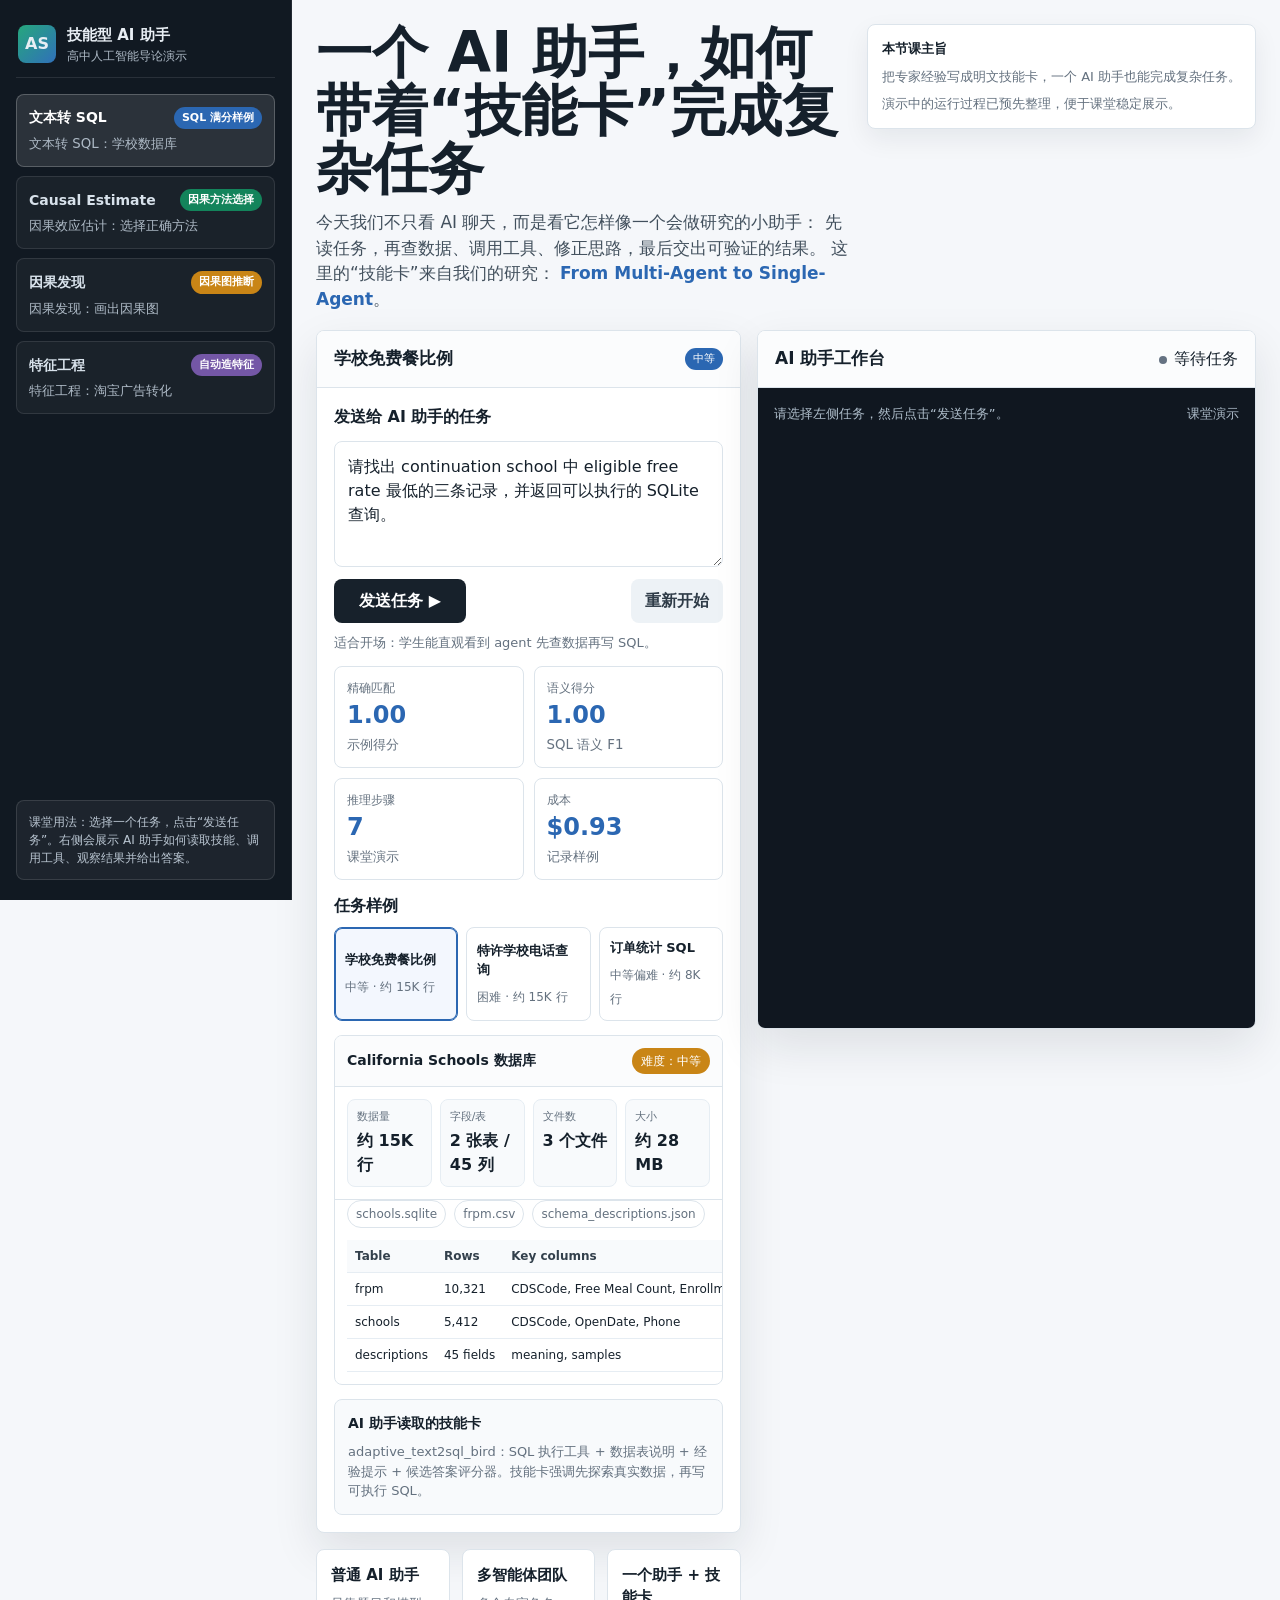
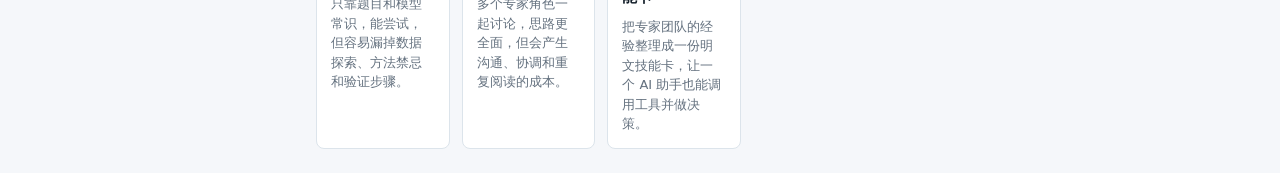
==== commit e03dab40: "Add task drilldowns and data viewer" ====
--- a/adaskill-demo/index.html
+++ b/adaskill-demo/index.html
@@ -315,6 +315,141 @@
     .skill-strip b { font-size: 14px; }
     .skill-strip p { margin: 0; color: var(--muted); font-size: 13px; }
 
+    .task-picker {
+      margin-top: 14px;
+      display: grid;
+      gap: 9px;
+    }
+
+    .task-tabs {
+      display: grid;
+      grid-template-columns: repeat(3, minmax(0, 1fr));
+      gap: 8px;
+    }
+
+    .task-tab {
+      border: 1px solid var(--line);
+      border-radius: 8px;
+      padding: 10px;
+      background: #fff;
+      color: var(--ink);
+      cursor: pointer;
+      text-align: left;
+      min-height: 74px;
+    }
+
+    .task-tab.active {
+      border-color: var(--blue);
+      box-shadow: inset 0 0 0 1px var(--blue);
+      background: #f3f7fe;
+    }
+
+    .task-tab b {
+      display: block;
+      font-size: 13px;
+      margin-bottom: 4px;
+    }
+
+    .task-tab span {
+      color: var(--muted);
+      font-size: 12px;
+    }
+
+    .data-viewer {
+      margin-top: 14px;
+      border: 1px solid var(--line);
+      border-radius: 8px;
+      background: #fff;
+      overflow: hidden;
+    }
+
+    .data-viewer-head {
+      padding: 12px;
+      border-bottom: 1px solid var(--line);
+      background: #fbfcfd;
+      display: flex;
+      justify-content: space-between;
+      gap: 10px;
+      align-items: center;
+    }
+
+    .data-viewer-head b { font-size: 14px; }
+    .difficulty {
+      border-radius: 999px;
+      padding: 4px 9px;
+      color: #fff;
+      background: var(--amber);
+      font-size: 12px;
+      white-space: nowrap;
+    }
+
+    .data-grid {
+      display: grid;
+      grid-template-columns: repeat(4, minmax(0, 1fr));
+      gap: 8px;
+      padding: 12px;
+      border-bottom: 1px solid var(--line);
+    }
+
+    .data-kv {
+      background: #f8fafc;
+      border: 1px solid #e6edf3;
+      border-radius: 8px;
+      padding: 9px;
+    }
+
+    .data-kv label {
+      display: block;
+      color: var(--muted);
+      font-size: 11px;
+      margin-bottom: 4px;
+    }
+
+    .data-kv strong {
+      font-size: 16px;
+      line-height: 1.1;
+    }
+
+    .file-list {
+      padding: 0 12px 12px;
+      color: var(--muted);
+      font-size: 12px;
+      display: flex;
+      gap: 8px;
+      flex-wrap: wrap;
+    }
+
+    .file-chip {
+      border: 1px solid var(--line);
+      border-radius: 999px;
+      padding: 4px 8px;
+      background: #fff;
+    }
+
+    .table-wrap {
+      padding: 0 12px 12px;
+      overflow: auto;
+    }
+
+    table {
+      width: 100%;
+      border-collapse: collapse;
+      font-size: 12px;
+      min-width: 420px;
+    }
+
+    th, td {
+      border-bottom: 1px solid #e6edf3;
+      text-align: left;
+      padding: 7px 8px;
+      white-space: nowrap;
+    }
+
+    th {
+      color: #33404c;
+      background: #f8fafc;
+    }
+
     .console {
       background: #101720;
       color: #dce8f4;
@@ -474,6 +609,7 @@
     @media (max-width: 620px) {
       h1 { font-size: 31px; }
       .stats, .result-cards, .mobile-cases { grid-template-columns: 1fr; }
+      .task-tabs, .data-grid { grid-template-columns: 1fr; }
       .panel-head { align-items: flex-start; flex-direction: column; }
     }
   </style>
@@ -533,6 +669,23 @@
 
               <div class="stats" id="stats"></div>
 
+              <div class="task-picker">
+                <b>任务样例</b>
+                <div class="task-tabs" id="taskList"></div>
+              </div>
+
+              <div class="data-viewer">
+                <div class="data-viewer-head">
+                  <b id="dataTitle">数据查看器</b>
+                  <span class="difficulty" id="difficulty">中等</span>
+                </div>
+                <div class="data-grid" id="dataGrid"></div>
+                <div class="file-list" id="fileList"></div>
+                <div class="table-wrap">
+                  <table id="previewTable"></table>
+                </div>
+              </div>
+
               <div class="skill-strip">
                 <b>AI 助手读取的技能卡</b>
                 <p id="skillLine"></p>
@@ -570,8 +723,8 @@
   <script>
     const cases = {
       text2sql: {
-        name: "Text-to-SQL: California Schools",
-        short: "Text2SQL",
+        name: "文本转 SQL：学校数据库",
+        short: "文本转 SQL",
         color: "#2b67b2",
         tag: "SQL 满分样例",
         hint: "适合开场：学生能直观看到 agent 先查数据再写 SQL。",
@@ -622,8 +775,8 @@
         ]
       },
       causalDiscovery: {
-        name: "Causal Discovery: Build a DAG",
-        short: "Causal Discovery",
+        name: "因果发现：画出因果图",
+        short: "因果发现",
         color: "#c98516",
         tag: "因果图推断",
         hint: "适合展示“AI 不只是聊天，也能调用统计工具画图”。",
@@ -648,7 +801,7 @@
         ]
       },
       featureEngineering: {
-        name: "Feature Engineering: Taobao Conversion",
+        name: "特征工程：淘宝广告转化",
         short: "特征工程",
         color: "#7457a6",
         tag: "自动造特征",
@@ -675,7 +828,354 @@
       }
     };
 
+    cases.text2sql.tasks = [
+      {
+        name: "学校免费餐比例",
+        level: "中等",
+        prompt: cases.text2sql.prompt,
+        hint: cases.text2sql.hint,
+        stats: cases.text2sql.stats,
+        events: cases.text2sql.events,
+        data: {
+          title: "California Schools 数据库",
+          rows: "约 15K 行",
+          cols: "2 张表 / 45 列",
+          files: "3 个文件",
+          size: "约 28 MB",
+          fileList: ["schools.sqlite", "frpm.csv", "schema_descriptions.json"],
+          preview: [
+            ["Table", "Rows", "Key columns", "用途"],
+            ["frpm", "10,321", "CDSCode, Free Meal Count, Enrollment", "免费餐和入学人数"],
+            ["schools", "5,412", "CDSCode, OpenDate, Phone", "学校基础信息"],
+            ["descriptions", "45 fields", "meaning, samples", "字段解释"]
+          ]
+        }
+      },
+      {
+        name: "特许学校电话查询",
+        level: "困难",
+        prompt: "请返回 2000-01-01 后开办、直接经费资助的 charter schools 的联系电话。",
+        hint: "这个例子难在两个表都像有答案，但只有 JOIN 后才语义正确。",
+        stats: [["精确匹配", "1.00", "示例得分"], ["表连接", "必须", "schools + frpm"], ["孤儿记录", "321", "需排除"], ["成本", "$1.41", "记录样例"]],
+        events: [
+          ["reason", "识别歧义", "“direct charter-funded”不是简单的 FundingType='Directly funded'，还必须满足 charter school 定义。"],
+          ["tool", "查看字段含义", "读取 schools.FundingType 与 frpm.\"Charter Funding Type\" 的说明和样例值。"],
+          ["observe", "发现证据定义", "题目证据说明 charter schools = frpm.\"Charter School (Y/N)\" = 1，这是绑定条件。"],
+          ["tool", "孤儿记录检查", "发现 321 所 schools 表里的学校没有 frpm 记录，因此无法验证是否为 charter school。"],
+          ["final", "最终答案", "AI 助手选择 INNER JOIN，避免把无法验证的学校误加入答案。", {
+            cards: [["SQL", "正确"], ["JOIN", "INNER"], ["排除孤儿", "321"]],
+            code: "SELECT s.Phone\nFROM schools s\nJOIN frpm f ON s.CDSCode = f.CDSCode\nWHERE f.\"Charter School (Y/N)\" = 1\n  AND f.\"Charter Funding Type\" = 'Directly funded'\n  AND s.OpenDate > '2000-01-01';"
+          }]
+        ],
+        data: {
+          title: "California Schools 多表查询",
+          rows: "约 15K 行",
+          cols: "2 张表 / 45 列",
+          files: "3 个文件",
+          size: "约 28 MB",
+          fileList: ["schools.sqlite", "schools table", "frpm table"],
+          preview: [
+            ["Table", "字段", "样例值", "风险点"],
+            ["schools", "FundingType", "Directly funded", "不等于 charter 认证"],
+            ["frpm", "Charter School (Y/N)", "1 / 0", "定义 charter school"],
+            ["frpm", "Charter Funding Type", "Directly funded", "必须 JOIN 验证"]
+          ]
+        }
+      },
+      {
+        name: "订单统计 SQL",
+        level: "中等偏难",
+        prompt: "请在 Spider 风格数据库中统计每个客户的订单数量，并只返回订单数最高的客户。",
+        hint: "这个例子展示候选 SQL 打分：COUNT(*)、COUNT(DISTINCT) 和 JOIN 键都要验证。",
+        stats: [["执行正确率", "0.80", "小样例"], ["候选 SQL", "3", "自动比较"], ["平均轮数", "5.9", "记录运行"], ["语义得分", "0.90", "小样例"]],
+        events: [
+          ["reason", "拆题", "先确定主实体是 customer，统计对象是 order，不是订单明细行。"],
+          ["tool", "schema 检查", "查看 customers、orders、order_items 的主键和外键。"],
+          ["tool", "候选答案评分", "比较 COUNT(*), COUNT(order_id), COUNT(DISTINCT order_id) 三个 SQL。"],
+          ["observe", "选择更稳的候选", "如果 JOIN 到 order_items 会放大行数，应在 orders 表上计数。"],
+          ["final", "最终 SQL", "返回客户 ID、客户名和订单数，按订单数降序取第一名。", {
+            cards: [["候选数", "3"], ["最终排名", "第 1"], ["语义", "通过"]],
+            code: "SELECT c.customer_id, c.name, COUNT(o.order_id) AS order_count\nFROM customers c\nJOIN orders o ON c.customer_id = o.customer_id\nGROUP BY c.customer_id, c.name\nORDER BY order_count DESC\nLIMIT 1;"
+          }]
+        ],
+        data: {
+          title: "Spider 风格关系数据库",
+          rows: "约 8K 行",
+          cols: "5 张表 / 62 列",
+          files: "2 个文件",
+          size: "约 12 MB",
+          fileList: ["database.sqlite", "schema.json"],
+          preview: [
+            ["Table", "Rows", "Key", "说明"],
+            ["customers", "1,204", "customer_id", "客户信息"],
+            ["orders", "3,918", "order_id", "订单"],
+            ["order_items", "9,740", "order_id", "订单明细，可能造成重复计数"]
+          ]
+        }
+      }
+    ];
+
+    cases.causalEstimate.tasks = [
+      {
+        name: "随机实验处理效应",
+        level: "中等",
+        prompt: cases.causalEstimate.prompt,
+        hint: cases.causalEstimate.hint,
+        stats: cases.causalEstimate.stats,
+        events: cases.causalEstimate.events,
+        data: {
+          title: "真实因果问题数据",
+          rows: "约 32 个问题",
+          cols: "每题 8-40 列",
+          files: "31 个 CSV",
+          size: "约 55 MB",
+          fileList: ["real_info.csv", "q01.csv ... q32.csv", "metadata.json"],
+          preview: [
+            ["列名", "类型", "含义", "方法提示"],
+            ["treatment", "0/1", "是否接受干预", "核心处理变量"],
+            ["outcome", "float", "结果指标", "ATE 目标"],
+            ["pre_score", "float", "干预前水平", "OLS 协变量"]
+          ]
+        }
+      },
+      {
+        name: "政策前后双重差分",
+        level: "困难",
+        prompt: "给定多个地区在政策前后的面板数据，请估计政策对结果变量的影响。",
+        hint: "这个任务难在要识别 panel structure，并检查平行趋势。",
+        stats: [["方法", "DiD", "双重差分"], ["时间列", "12 期", "政策前后"], ["平行趋势", "已检查", "诊断工具"], ["输出", "ATE", "数值估计"]],
+        events: [
+          ["tool", "analyze_dataset", "检测到 unit_id × year 的面板结构，以及政策在第 8 期开始。"],
+          ["reason", "选择 DiD", "同一地区有多期观察，并且存在处理组和对照组，适合双重差分。"],
+          ["tool", "test_parallel_trends", "使用政策前 7 期数据检查处理组和对照组趋势是否接近。"],
+          ["observe", "诊断通过", "平行趋势检验没有明显失败，可以继续估计。"],
+          ["final", "最终答案", "选择 DiD，输出政策影响和假设说明。", {
+            cards: [["方法", "DiD"], ["ATE", "-2.31"], ["趋势", "通过"]],
+            code: "{\n  \"selected_method\": \"did\",\n  \"ate\": -2.31,\n  \"reasoning\": \"Panel data with treatment timing; pre-trend diagnostic passed.\"\n}"
+          }]
+        ],
+        data: {
+          title: "政策面板数据",
+          rows: "18,240 行",
+          cols: "14 列",
+          files: "2 个文件",
+          size: "约 8 MB",
+          fileList: ["policy_panel.csv", "description.txt"],
+          preview: [
+            ["unit_id", "year", "treated", "outcome"],
+            ["A001", "2011", "0", "53.2"],
+            ["A001", "2012", "0", "52.7"],
+            ["B014", "2018", "1", "47.9"]
+          ]
+        }
+      },
+      {
+        name: "阈值录取 RDD",
+        level: "困难",
+        prompt: "学生分数超过 cutoff 才能进入项目，请估计项目对后续成绩的局部影响。",
+        hint: "这个例子展示 running variable、cutoff 和 bandwidth 的作用。",
+        stats: [["方法", "RDD", "断点回归"], ["cutoff", "80", "分数阈值"], ["带宽", "±8", "局部估计"], ["样本", "1.2K", "阈值附近"]],
+        events: [
+          ["reason", "识别阈值设计", "处理变量由 score 是否超过 80 决定，这是典型 RDD。"],
+          ["tool", "estimate_rdd", "在 cutoff=80 附近选择默认带宽，并检查带宽内样本数是否足够。"],
+          ["observe", "局部样本充足", "阈值附近有 1,200 多个样本，估计比较稳定。"],
+          ["final", "最终答案", "输出的是 cutoff 附近的局部平均处理效应，不是全体学生的平均效果。", {
+            cards: [["方法", "RDD"], ["LATE", "5.8"], ["样本", "1.2K"]],
+            code: "{\n  \"selected_method\": \"rdd\",\n  \"ate\": 5.8,\n  \"reasoning\": \"Treatment assigned by score cutoff; estimate is local near cutoff=80.\"\n}"
+          }]
+        ],
+        data: {
+          title: "阈值录取数据",
+          rows: "9,860 行",
+          cols: "11 列",
+          files: "1 个 CSV",
+          size: "约 3 MB",
+          fileList: ["score_cutoff_study.csv"],
+          preview: [
+            ["student_id", "score", "program", "final_grade"],
+            ["S102", "79.5", "0", "82.1"],
+            ["S205", "80.3", "1", "88.4"],
+            ["S781", "91.2", "1", "90.5"]
+          ]
+        }
+      }
+    ];
+
+    cases.causalDiscovery.tasks = [
+      {
+        name: "儿童健康因果图",
+        level: "困难",
+        prompt: cases.causalDiscovery.prompt,
+        hint: cases.causalDiscovery.hint,
+        stats: cases.causalDiscovery.stats,
+        events: cases.causalDiscovery.events,
+        data: {
+          title: "Child Bayesian Network",
+          rows: "5,000 行",
+          cols: "20 个变量",
+          files: "3 个文件",
+          size: "约 4 MB",
+          fileList: ["child.csv", "child_ground_truth.csv", "prompt.txt"],
+          preview: [
+            ["变量", "类型", "例子", "因果含义"],
+            ["Disease", "离散", "0/1/2", "潜在病因"],
+            ["Xray", "离散", "normal/abnormal", "检测结果"],
+            ["Dyspnea", "离散", "yes/no", "症状"]
+          ]
+        }
+      },
+      {
+        name: "Sachs 蛋白信号网络",
+        level: "专家级",
+        prompt: "请根据细胞信号通路数据推断蛋白之间的因果方向。",
+        hint: "这个任务适合讲领域知识：统计相关不一定能决定方向，生物机制很关键。",
+        stats: [["变量", "11", "蛋白"], ["样本", "7,466", "细胞观测"], ["F1", "0.94", "高分运行"], ["约束", "机制知识", "方向判断"]],
+        events: [
+          ["tool", "load_and_normalize", "检测到连续蛋白表达数据，变量数量较小，可以比较 PC 和 Exact-Search。"],
+          ["tool", "run_scd", "PC 找到一批统计相关边，但部分方向不确定。"],
+          ["reason", "加入生物知识", "PKC、PKA、Raf、Mek、Erk 存在已知信号传导方向。"],
+          ["tool", "validate_and_fix_dag", "根据机制约束修正方向，并检查 DAG 合法性。"],
+          ["final", "最终因果图", "输出蛋白信号网络的邻接矩阵和关键边解释。", {
+            cards: [["F1", "0.94"], ["变量", "11"], ["图", "合法"]],
+            code: "PKC → PKA\nRaf → Mek → Erk\nPIP2 → PIP3\n\n最终输出为 11×11 邻接矩阵。"
+          }]
+        ],
+        data: {
+          title: "Sachs protein signaling",
+          rows: "7,466 行",
+          cols: "11 列",
+          files: "2 个文件",
+          size: "约 2 MB",
+          fileList: ["sachs.csv", "sachs_ground_truth.csv"],
+          preview: [
+            ["PKC", "PKA", "Raf", "Mek"],
+            ["0.21", "0.33", "0.40", "0.51"],
+            ["0.18", "0.29", "0.36", "0.49"],
+            ["0.44", "0.58", "0.62", "0.71"]
+          ]
+        }
+      },
+      {
+        name: "汽车油耗因果图",
+        level: "中等",
+        prompt: "根据 AutoMPG 数据推断汽车属性之间的因果关系，例如重量、马力和油耗。",
+        hint: "这个任务适合学生理解：车重、马力、油耗之间存在直观因果方向。",
+        stats: [["变量", "6", "汽车属性"], ["样本", "398", "车辆"], ["F1", "0.70", "技能卡平均"], ["难点", "方向", "重量/马力/油耗"]],
+        events: [
+          ["reason", "先用常识约束", "生产年份和气缸数更像上游变量，油耗更像结果变量。"],
+          ["tool", "run_scd(method='Exact-Search')", "用统计搜索得到候选图。"],
+          ["observe", "发现可疑方向", "算法可能给出 mpg → weight，但物理上更合理的是 weight → mpg。"],
+          ["reason", "修正方向", "根据物理常识禁止油耗导致车重。"],
+          ["final", "最终图", "输出更符合汽车常识的因果图。", {
+            cards: [["F1", "0.70"], ["变量", "6"], ["约束", "物理常识"]],
+            code: "cylinders → horsepower\nweight → mpg\nmodel_year → mpg\nhorsepower → mpg"
+          }]
+        ],
+        data: {
+          title: "AutoMPG",
+          rows: "398 行",
+          cols: "6 列",
+          files: "2 个文件",
+          size: "约 120 KB",
+          fileList: ["autompg.csv", "autompg_ground_truth.csv"],
+          preview: [
+            ["mpg", "cylinders", "horsepower", "weight"],
+            ["18.0", "8", "130", "3504"],
+            ["24.0", "4", "95", "2372"],
+            ["32.1", "4", "70", "2120"]
+          ]
+        }
+      }
+    ];
+
+    cases.featureEngineering.tasks = [
+      {
+        name: "淘宝广告转化",
+        level: "困难",
+        prompt: cases.featureEngineering.prompt,
+        hint: cases.featureEngineering.hint,
+        stats: cases.featureEngineering.stats,
+        events: cases.featureEngineering.events,
+        data: {
+          title: "Taobao 广告转化数据",
+          rows: "约 260K 行",
+          cols: "24 原始列 + 37 最佳特征",
+          files: "4 个文件",
+          size: "约 180 MB",
+          fileList: ["train.csv", "test.csv", "train_history.csv", "valid_history.csv"],
+          preview: [
+            ["user_id", "item_id", "shop_id", "target"],
+            ["10021", "53124", "812", "0"],
+            ["10021", "90412", "812", "1"],
+            ["31088", "77120", "405", "0"]
+          ]
+        }
+      },
+      {
+        name: "糖尿病风险预测",
+        level: "中等",
+        prompt: "请在糖尿病健康调查数据上构造特征，提升 AUC，并避免目标泄漏。",
+        hint: "这个任务更贴近生活：BMI、血压、年龄、生活习惯都可能影响风险。",
+        stats: [["初始 AUC", "0.7970", "Dia"], ["最佳 AUC", "0.7991", "Dia"], ["提升", "+0.0021", "小但稳定"], ["特征数", "21", "最佳运行"]],
+        events: [
+          ["reason", "识别数据", "这是健康调查数据，没有历史日志，所有特征都必须从当前表格中构造。"],
+          ["tool", "构造临床特征", "加入 BMI 阈值、心血管风险总分、生活方式风险总分。"],
+          ["observe", "评测结果", "AUC 从 0.7970 提升到 0.7991。这个数据集原始特征已经很强，提升不会特别大。"],
+          ["final", "最终方案", "保留 21 个简洁特征，避免堆很多噪声交叉项。", {
+            cards: [["AUC", "0.7991"], ["提升", "+0.0021"], ["特征", "21"]],
+            code: "risk_score = HighBP + HighChol + HeartDiseaseorAttack + Stroke\nbmi_obese = BMI >= 30\nlifestyle_risk = Smoker + no_activity + poor_diet"
+          }]
+        ],
+        data: {
+          title: "Diabetes Health Indicators",
+          rows: "253,680 行",
+          cols: "21 列",
+          files: "3 个 CSV",
+          size: "约 75 MB",
+          fileList: ["diabetes_binary.csv", "diabetes_012.csv", "balanced_5050.csv"],
+          preview: [
+            ["HighBP", "BMI", "Age", "Diabetes"],
+            ["1", "32", "9", "1"],
+            ["0", "24", "4", "0"],
+            ["1", "29", "11", "1"]
+          ]
+        }
+      },
+      {
+        name: "价格敏感度特征",
+        level: "中等偏难",
+        prompt: "请为广告转化预测构造“用户是否对价格敏感”的特征，并验证它是否提升 AUC。",
+        hint: "这个任务展示 AI 如何把业务直觉变成可计算特征。",
+        stats: [["新增特征", "4", "价格相关"], ["AUC 提升", "+0.006", "局部贡献"], ["数据源", "history", "无泄漏"], ["评测", "通过", "evaluate"]],
+        events: [
+          ["reason", "业务直觉", "如果用户历史上常看低价商品，那么当前商品价格偏高可能降低转化概率。"],
+          ["tool", "计算历史均值", "按 user_id 统计历史浏览商品的平均价格等级。"],
+          ["tool", "构造偏差", "price_gap = item_price_level - user_avg_price_level。"],
+          ["observe", "验证提升", "加入价格偏差和价格交叉特征后，AUC 有稳定小幅提升。"],
+          ["final", "最终特征", "把业务直觉转化为数值特征，并用 benchmark 验证。", {
+            cards: [["价格特征", "4"], ["提升", "+0.006"], ["泄漏", "无"]],
+            code: "user_avg_price = hist.groupby('user_id')['item_price_level'].mean()\nX['price_gap'] = X['item_price_level'] - X['user_avg_price']\nX['price_sensitive'] = X['price_gap'] > 1"
+          }]
+        ],
+        data: {
+          title: "Taobao history log",
+          rows: "约 1.1M 行历史行为",
+          cols: "18 列",
+          files: "2 个 history 文件",
+          size: "约 140 MB",
+          fileList: ["train_history.csv", "valid_history.csv"],
+          preview: [
+            ["user_id", "item_price_level", "hour", "purchase"],
+            ["10021", "3", "21", "0"],
+            ["10021", "2", "22", "1"],
+            ["31088", "7", "10", "0"]
+          ]
+        }
+      }
+    ];
+
     let current = "text2sql";
+    let taskIndex = 0;
     let timer = null;
     let running = false;
 
@@ -685,6 +1185,12 @@
     const sendBtn = document.getElementById("sendBtn");
     const resetBtn = document.getElementById("resetBtn");
     const runStatus = document.getElementById("runStatus");
+    const taskList = document.getElementById("taskList");
+
+    function activeTask() {
+      const c = cases[current];
+      return c.tasks && c.tasks[taskIndex] ? c.tasks[taskIndex] : c;
+    }
 
     function renderCases() {
       caseList.innerHTML = "";
@@ -710,25 +1216,68 @@
     function setCase(key) {
       if (running) stopRun();
       current = key;
+      taskIndex = 0;
       render();
       resetConsole();
     }
 
+    function setTask(index) {
+      if (running) stopRun();
+      taskIndex = index;
+      render();
+      resetConsole();
+    }
+
     function render() {
       const c = cases[current];
+      const t = activeTask();
       renderCases();
-      document.getElementById("caseName").textContent = c.name;
-      document.getElementById("caseTag").textContent = c.tag;
+      renderTasks();
+      document.getElementById("caseName").textContent = t.name;
+      document.getElementById("caseTag").textContent = t.level || c.tag;
       document.getElementById("caseTag").style.background = c.color;
-      document.getElementById("prompt").value = c.prompt;
-      document.getElementById("caseHint").textContent = c.hint;
+      document.getElementById("prompt").value = t.prompt;
+      document.getElementById("caseHint").textContent = t.hint;
       document.getElementById("skillLine").textContent = c.skill;
-      document.getElementById("stats").innerHTML = c.stats.map(([label, value, note]) => `
+      document.getElementById("stats").innerHTML = t.stats.map(([label, value, note]) => `
         <div class="stat">
           <label>${label}</label>
           <strong style="color:${c.color}">${value}</strong>
           <small>${note}</small>
         </div>
+      `).join("");
+      renderDataViewer(t);
+    }
+
+    function renderTasks() {
+      const c = cases[current];
+      taskList.innerHTML = (c.tasks || [c]).map((task, index) => `
+        <button class="task-tab ${index === taskIndex ? "active" : ""}" onclick="setTask(${index})">
+          <b>${task.name}</b>
+          <span>${task.level || "任务"} · ${task.data ? task.data.rows : "数据规模已整理"}</span>
+        </button>
+      `).join("");
+    }
+
+    function renderDataViewer(task) {
+      const data = task.data || { title: "数据查看器", rows: "-", cols: "-", files: "-", size: "-", fileList: [], preview: [] };
+      document.getElementById("dataTitle").textContent = data.title;
+      document.getElementById("difficulty").textContent = `难度：${task.level || "中等"}`;
+      document.getElementById("dataGrid").innerHTML = [
+        ["数据量", data.rows],
+        ["字段/表", data.cols],
+        ["文件数", data.files],
+        ["大小", data.size]
+      ].map(([label, value]) => `
+        <div class="data-kv">
+          <label>${label}</label>
+          <strong>${value}</strong>
+        </div>
+      `).join("");
+      document.getElementById("fileList").innerHTML = (data.fileList || []).map(file => `<span class="file-chip">${file}</span>`).join("");
+      const rows = data.preview || [];
+      document.getElementById("previewTable").innerHTML = rows.map((row, index) => `
+        <tr>${row.map(cell => index === 0 ? `<th>${cell}</th>` : `<td>${cell}</td>`).join("")}</tr>
       `).join("");
     }
 
@@ -795,6 +1344,7 @@
     function runDemo() {
       if (running) return;
       const c = cases[current];
+      const t = activeTask();
       running = true;
       sendBtn.disabled = true;
       sendBtn.textContent = "运行中...";
@@ -802,17 +1352,17 @@
       runStatus.innerHTML = `<span class="status-dot"></span>运行中`;
       consoleEl.innerHTML = `
         <div class="agent-top">
-          <span>已读取 ${c.short} 技能卡 · 已收到任务</span>
+          <span>已读取 ${c.short} 技能卡 · 已收到《${t.name}》任务</span>
           <span>工作过程</span>
         </div>
       `;
 
       let i = 0;
       const tick = () => {
-        appendEvent(c.events[i], i);
+        appendEvent(t.events[i], i);
         i += 1;
-        if (i < c.events.length) {
-          timer = setTimeout(tick, i === c.events.length - 1 ? 900 : 650);
+        if (i < t.events.length) {
+          timer = setTimeout(tick, i === t.events.length - 1 ? 900 : 650);
         } else {
           running = false;
           sendBtn.disabled = false;
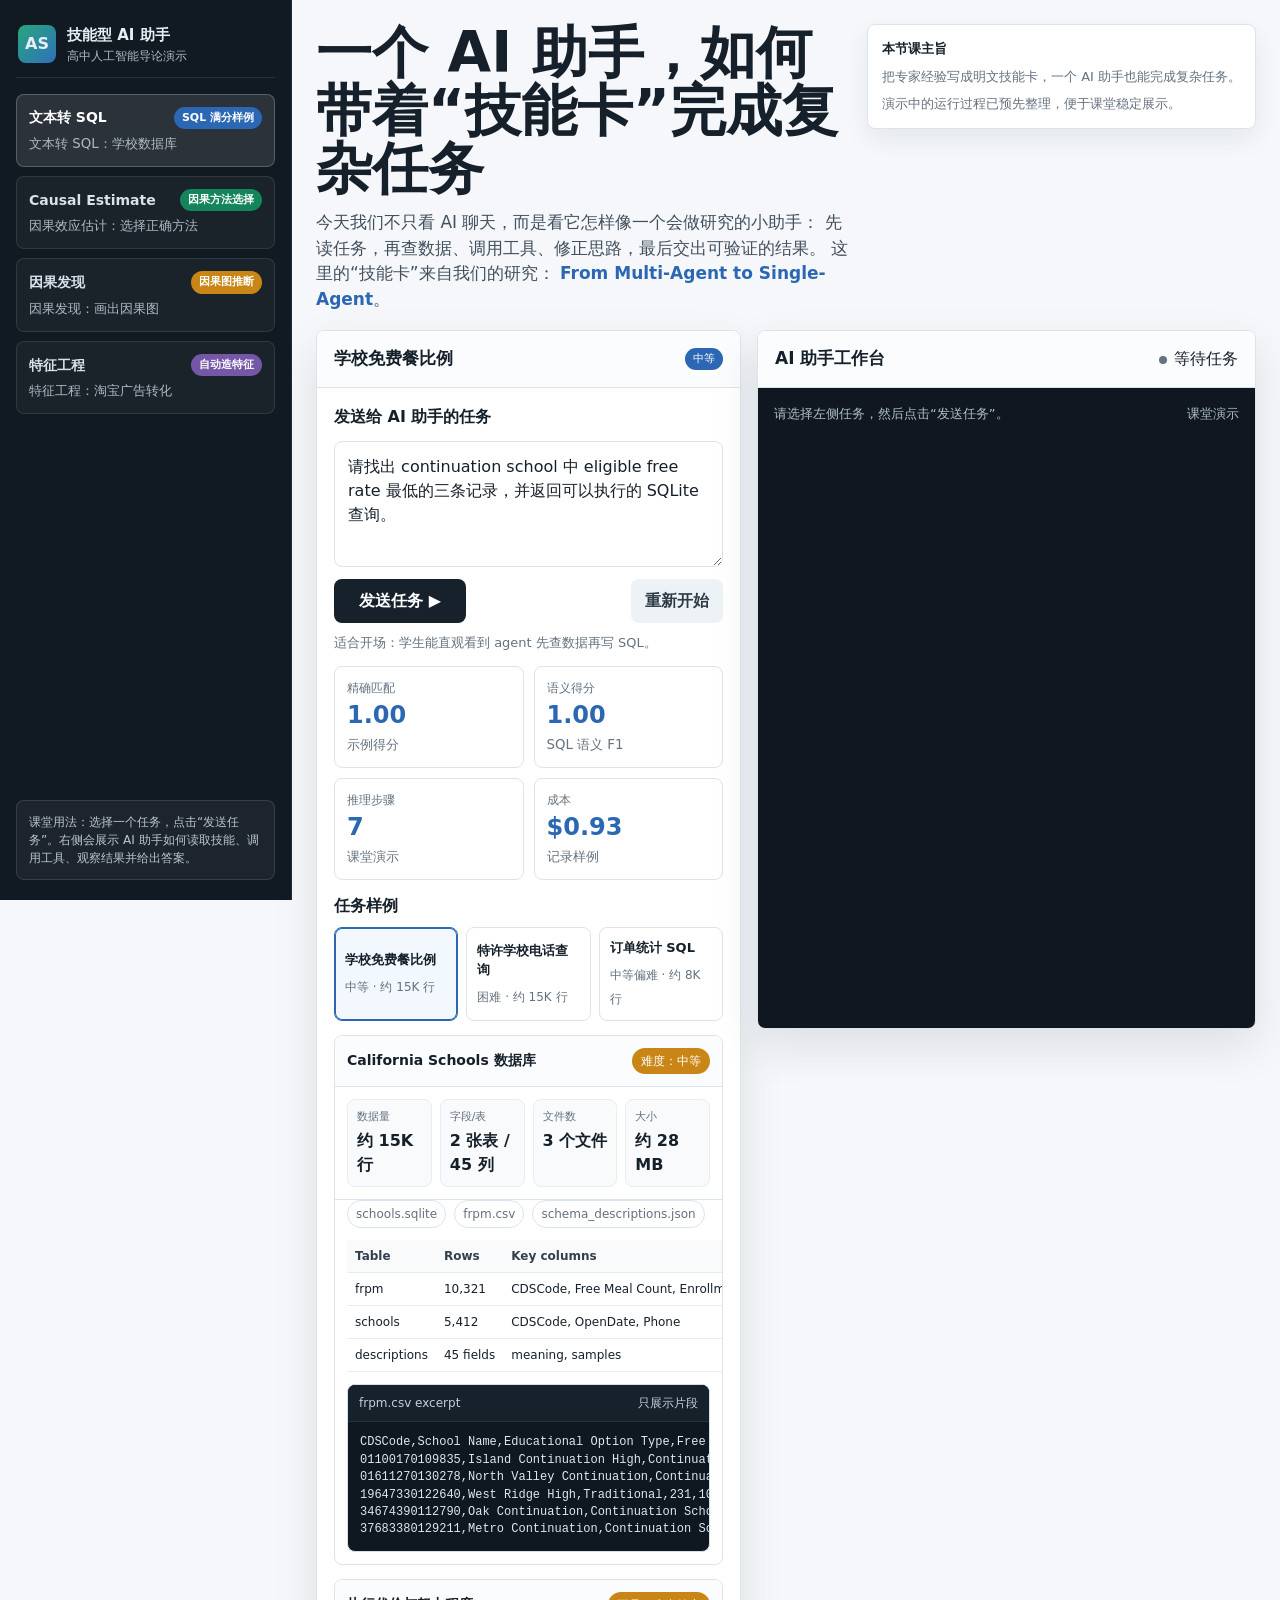
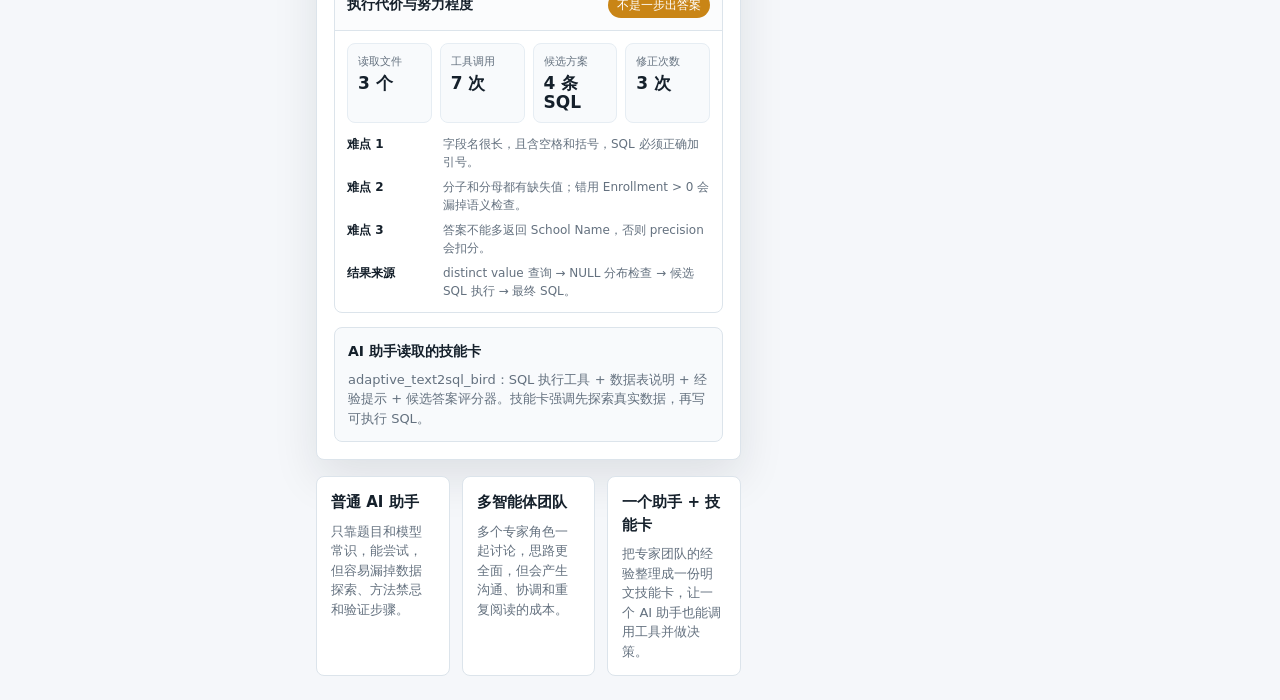
==== commit ec9efabc: "Make AdaSkill demo more detailed" ====
--- a/adaskill-demo/index.html
+++ b/adaskill-demo/index.html
@@ -431,6 +431,104 @@
       overflow: auto;
     }
 
+    .raw-file {
+      margin: 0 12px 12px;
+      border: 1px solid #d6e0e8;
+      border-radius: 8px;
+      overflow: hidden;
+      background: #0f1720;
+    }
+
+    .raw-file-head {
+      display: flex;
+      justify-content: space-between;
+      gap: 10px;
+      padding: 9px 11px;
+      color: #c2cfdb;
+      background: #17212b;
+      font-size: 12px;
+      border-bottom: 1px solid rgba(255,255,255,.08);
+    }
+
+    .raw-file pre {
+      margin: 0;
+      max-height: 210px;
+      overflow: auto;
+      padding: 12px;
+      color: #dce8f4;
+      font-size: 12px;
+      line-height: 1.45;
+    }
+
+    .effort-panel {
+      margin-top: 14px;
+      border: 1px solid var(--line);
+      border-radius: 8px;
+      background: #fff;
+      overflow: hidden;
+    }
+
+    .effort-head {
+      display: flex;
+      justify-content: space-between;
+      gap: 10px;
+      align-items: center;
+      padding: 12px;
+      border-bottom: 1px solid var(--line);
+      background: #fbfcfd;
+    }
+
+    .effort-head b { font-size: 14px; }
+
+    .effort-grid {
+      display: grid;
+      grid-template-columns: repeat(4, minmax(0, 1fr));
+      gap: 8px;
+      padding: 12px;
+    }
+
+    .effort-item {
+      border: 1px solid #e6edf3;
+      border-radius: 8px;
+      background: #f8fafc;
+      padding: 10px;
+    }
+
+    .effort-item label {
+      display: block;
+      color: var(--muted);
+      font-size: 11px;
+      margin-bottom: 4px;
+    }
+
+    .effort-item strong {
+      display: block;
+      font-size: 17px;
+      line-height: 1.1;
+    }
+
+    .audit-list {
+      padding: 0 12px 12px;
+      display: grid;
+      gap: 7px;
+    }
+
+    .audit-row {
+      display: grid;
+      grid-template-columns: 88px 1fr;
+      gap: 8px;
+      align-items: start;
+      font-size: 12px;
+    }
+
+    .audit-row b {
+      color: var(--ink);
+    }
+
+    .audit-row span {
+      color: var(--muted);
+    }
+
     table {
       width: 100%;
       border-collapse: collapse;
@@ -609,7 +707,7 @@
     @media (max-width: 620px) {
       h1 { font-size: 31px; }
       .stats, .result-cards, .mobile-cases { grid-template-columns: 1fr; }
-      .task-tabs, .data-grid { grid-template-columns: 1fr; }
+      .task-tabs, .data-grid, .effort-grid { grid-template-columns: 1fr; }
       .panel-head { align-items: flex-start; flex-direction: column; }
     }
   </style>
@@ -684,6 +782,22 @@
                 <div class="table-wrap">
                   <table id="previewTable"></table>
                 </div>
+                <div class="raw-file">
+                  <div class="raw-file-head">
+                    <span id="rawFileName">raw preview</span>
+                    <span>只展示片段</span>
+                  </div>
+                  <pre id="rawPreview"></pre>
+                </div>
+              </div>
+
+              <div class="effort-panel">
+                <div class="effort-head">
+                  <b>执行代价与努力程度</b>
+                  <span class="difficulty">不是一步出答案</span>
+                </div>
+                <div class="effort-grid" id="effortGrid"></div>
+                <div class="audit-list" id="auditList"></div>
               </div>
 
               <div class="skill-strip">
@@ -843,11 +957,25 @@
           files: "3 个文件",
           size: "约 28 MB",
           fileList: ["schools.sqlite", "frpm.csv", "schema_descriptions.json"],
+          rawName: "frpm.csv excerpt",
+          raw: "CDSCode,School Name,Educational Option Type,Free Meal Count (Ages 5-17),Enrollment (Ages 5-17)\n01100170109835,Island Continuation High,Continuation School,89,142\n01611270130278,North Valley Continuation,Continuation School,,96\n19647330122640,West Ridge High,Traditional,231,1024\n34674390112790,Oak Continuation,Continuation School,7,\n37683380129211,Metro Continuation,Continuation School,11,215",
           preview: [
             ["Table", "Rows", "Key columns", "用途"],
             ["frpm", "10,321", "CDSCode, Free Meal Count, Enrollment", "免费餐和入学人数"],
             ["schools", "5,412", "CDSCode, OpenDate, Phone", "学校基础信息"],
             ["descriptions", "45 fields", "meaning, samples", "字段解释"]
+          ]
+        },
+        effort: {
+          filesRead: "3 个",
+          toolCalls: "7 次",
+          candidates: "4 条 SQL",
+          fixes: "3 次",
+          audit: [
+            ["难点 1", "字段名很长，且含空格和括号，SQL 必须正确加引号。"],
+            ["难点 2", "分子和分母都有缺失值；错用 Enrollment > 0 会漏掉语义检查。"],
+            ["难点 3", "答案不能多返回 School Name，否则 precision 会扣分。"],
+            ["结果来源", "distinct value 查询 → NULL 分布检查 → 候选 SQL 执行 → 最终 SQL。"]
           ]
         }
       },
@@ -874,11 +1002,25 @@
           files: "3 个文件",
           size: "约 28 MB",
           fileList: ["schools.sqlite", "schools table", "frpm table"],
+          rawName: "orphan-probe.sql",
+          raw: "-- 检查 schools 表里是否存在 frpm 无法验证的学校\nSELECT COUNT(*) AS orphan_schools\nFROM schools s\nLEFT JOIN frpm f ON s.CDSCode = f.CDSCode\nWHERE f.CDSCode IS NULL\n  AND s.FundingType = 'Directly funded'\n  AND s.OpenDate > '2000-01-01';\n\n-- result: 321",
           preview: [
             ["Table", "字段", "样例值", "风险点"],
             ["schools", "FundingType", "Directly funded", "不等于 charter 认证"],
             ["frpm", "Charter School (Y/N)", "1 / 0", "定义 charter school"],
             ["frpm", "Charter Funding Type", "Directly funded", "必须 JOIN 验证"]
+          ]
+        },
+        effort: {
+          filesRead: "3 个",
+          toolCalls: "10 次",
+          candidates: "5 条 SQL",
+          fixes: "4 次",
+          audit: [
+            ["错误候选", "只查 schools.FundingType 会多包含 321 条无法验证的学校。"],
+            ["关键证据", "题目 evidence 定义 charter school 必须来自 frpm.\"Charter School (Y/N)\"。"],
+            ["验证动作", "执行 orphan probe 后才决定 INNER JOIN，而不是凭直觉 JOIN。"],
+            ["结果来源", "字段解释 → 取值探查 → orphan probe → 候选 SQL 比较 → 最终查询。"]
           ]
         }
       },
@@ -930,11 +1072,25 @@
           files: "31 个 CSV",
           size: "约 55 MB",
           fileList: ["real_info.csv", "q01.csv ... q32.csv", "metadata.json"],
+          rawName: "q_rct.csv excerpt",
+          raw: "unit_id,program,score,age,income,pre_score,randomized\nu001,1,72.4,17,42000,68.1,1\nu002,0,66.8,18,39000,67.5,1\nu003,1,75.1,17,51000,70.2,1\nu004,0,64.9,17,48000,66.0,1",
           preview: [
             ["列名", "类型", "含义", "方法提示"],
             ["treatment", "0/1", "是否接受干预", "核心处理变量"],
             ["outcome", "float", "结果指标", "ATE 目标"],
             ["pre_score", "float", "干预前水平", "OLS 协变量"]
+          ]
+        },
+        effort: {
+          filesRead: "31 个",
+          toolCalls: "8 次",
+          candidates: "4 种方法",
+          fixes: "2 次",
+          audit: [
+            ["候选方法", "OLS、均值差、Matching、IV 都被考虑，但随机实验先排除 Matching。"],
+            ["诊断", "读取 randomized 标记和协变量结构，再调用估计器。"],
+            ["防错", "不是看哪个工具跑得出结果，而是看研究设计支持哪个方法。"],
+            ["结果来源", "研究设计识别 → 数据结构分析 → 方法排除 → OLS 估计。"]
           ]
         }
       },
@@ -1047,11 +1203,25 @@
           files: "2 个文件",
           size: "约 2 MB",
           fileList: ["sachs.csv", "sachs_ground_truth.csv"],
+          rawName: "sachs.csv excerpt",
+          raw: "PKC,PKA,Raf,Mek,Erk,Akt,PIP2,PIP3,Jnk,p38,Plcg\n0.21,0.33,0.40,0.51,0.49,0.37,0.22,0.18,0.44,0.31,0.29\n0.18,0.29,0.36,0.49,0.46,0.33,0.20,0.17,0.41,0.28,0.25\n0.44,0.58,0.62,0.71,0.76,0.51,0.38,0.34,0.57,0.49,0.45",
           preview: [
             ["PKC", "PKA", "Raf", "Mek"],
             ["0.21", "0.33", "0.40", "0.51"],
             ["0.18", "0.29", "0.36", "0.49"],
             ["0.44", "0.58", "0.62", "0.71"]
+          ]
+        },
+        effort: {
+          filesRead: "2 个",
+          toolCalls: "9 次",
+          candidates: "3 张图",
+          fixes: "5 条边",
+          audit: [
+            ["统计难点", "7,466 行连续观测只能说明相关，很多方向需要额外机制知识。"],
+            ["候选图", "比较 PC、Exact-Search 和领域约束后的图。"],
+            ["边修正", "对 Raf→Mek→Erk 等通路方向做强约束，避免反向边。"],
+            ["结果来源", "变量分布 → 统计图 → 生物机制约束 → DAG 合法性检查。"]
           ]
         }
       },
@@ -1103,11 +1273,25 @@
           files: "4 个文件",
           size: "约 180 MB",
           fileList: ["train.csv", "test.csv", "train_history.csv", "valid_history.csv"],
+          rawName: "train_history.csv excerpt",
+          raw: "user_id,item_id,shop_id,item_price_level,item_sales_level,hour,target\n10021,53124,812,3,12,21,0\n10021,90412,812,2,16,22,1\n31088,77120,405,7,5,10,0\n88201,11342,901,1,21,23,0\n88201,11342,901,1,21,23,1",
           preview: [
             ["user_id", "item_id", "shop_id", "target"],
             ["10021", "53124", "812", "0"],
             ["10021", "90412", "812", "1"],
             ["31088", "77120", "405", "0"]
+          ]
+        },
+        effort: {
+          filesRead: "4 个",
+          toolCalls: "68 次评测",
+          candidates: "37 个特征",
+          fixes: "12 次",
+          audit: [
+            ["数据难点", "历史行为超过百万行，正样本比例约 1.9%，极度不均衡。"],
+            ["防泄漏", "CVR 只能从 train_history / valid_history 计算，不能偷看测试标签。"],
+            ["搜索过程", "从 24 个原始列扩展到多组 CVR、计数、交叉和价格偏差特征。"],
+            ["结果来源", "逐轮 evaluate → 排除噪声 ID → 保留 37 个强特征 → AUC 0.6594。"]
           ]
         }
       },
@@ -1247,6 +1431,7 @@
         </div>
       `).join("");
       renderDataViewer(t);
+      renderEffort(t);
     }
 
     function renderTasks() {
@@ -1279,6 +1464,50 @@
       document.getElementById("previewTable").innerHTML = rows.map((row, index) => `
         <tr>${row.map(cell => index === 0 ? `<th>${cell}</th>` : `<td>${cell}</td>`).join("")}</tr>
       `).join("");
+      document.getElementById("rawFileName").textContent = data.rawName || (data.fileList && data.fileList[0]) || "raw preview";
+      document.getElementById("rawPreview").textContent = data.raw || makeRawPreview(data);
+    }
+
+    function makeRawPreview(data) {
+      const rows = data.preview || [];
+      if (!rows.length) return "暂无预览片段";
+      return rows.map(row => row.join(",")).join("\n");
+    }
+
+    function renderEffort(task) {
+      const effort = task.effort || inferEffort(task);
+      document.getElementById("effortGrid").innerHTML = [
+        ["读取文件", effort.filesRead],
+        ["工具调用", effort.toolCalls],
+        ["候选方案", effort.candidates],
+        ["修正次数", effort.fixes]
+      ].map(([label, value]) => `
+        <div class="effort-item">
+          <label>${label}</label>
+          <strong>${value}</strong>
+        </div>
+      `).join("");
+      document.getElementById("auditList").innerHTML = (effort.audit || []).map(([label, text]) => `
+        <div class="audit-row"><b>${label}</b><span>${text}</span></div>
+      `).join("");
+    }
+
+    function inferEffort(task) {
+      const eventCount = task.events ? task.events.length : 0;
+      const toolCalls = (task.events || []).filter(ev => ev[0] === "tool").length;
+      const files = task.data && task.data.fileList ? task.data.fileList.length : 1;
+      const rows = task.data ? task.data.rows : "未知规模";
+      return {
+        filesRead: `${files} 个`,
+        toolCalls: `${toolCalls + 2} 次`,
+        candidates: task.level === "专家级" || task.level === "困难" ? "3-5 个" : "2-3 个",
+        fixes: task.level === "困难" || task.level === "专家级" ? "2 次" : "1 次",
+        audit: [
+          ["规模", `处理 ${rows}，不是只看一两行样例。`],
+          ["验证", `至少经历 ${eventCount} 个可解释步骤：读数据、调用工具、观察、修正、输出。`],
+          ["防错", "最终答案来自候选比较和约束检查，而不是直接生成。"]
+        ]
+      };
     }
 
     function resetConsole() {
@@ -1353,13 +1582,16 @@
       consoleEl.innerHTML = `
         <div class="agent-top">
           <span>已读取 ${c.short} 技能卡 · 已收到《${t.name}》任务</span>
-          <span>工作过程</span>
+          <span>${(t.effort || inferEffort(t)).toolCalls} 工具调用计划</span>
         </div>
       `;
 
       let i = 0;
+      appendEvent(["observe", "任务装载", `数据规模：${t.data.rows}；字段/表：${t.data.cols}；文件：${t.data.files}；难度：${t.level}。`], 0);
+      appendEvent(["tool", "读取原始文件", `${(t.data.fileList || []).join(" / ")}。先看 raw 片段和 schema，再决定怎么调用工具。`], 1);
+      appendEvent(["reason", "执行预算", `计划 ${(t.effort || inferEffort(t)).toolCalls}，比较 ${(t.effort || inferEffort(t)).candidates}，记录错误修正 ${(t.effort || inferEffort(t)).fixes}。`], 2);
       const tick = () => {
-        appendEvent(t.events[i], i);
+        appendEvent(t.events[i], i + 3);
         i += 1;
         if (i < t.events.length) {
           timer = setTimeout(tick, i === t.events.length - 1 ? 900 : 650);
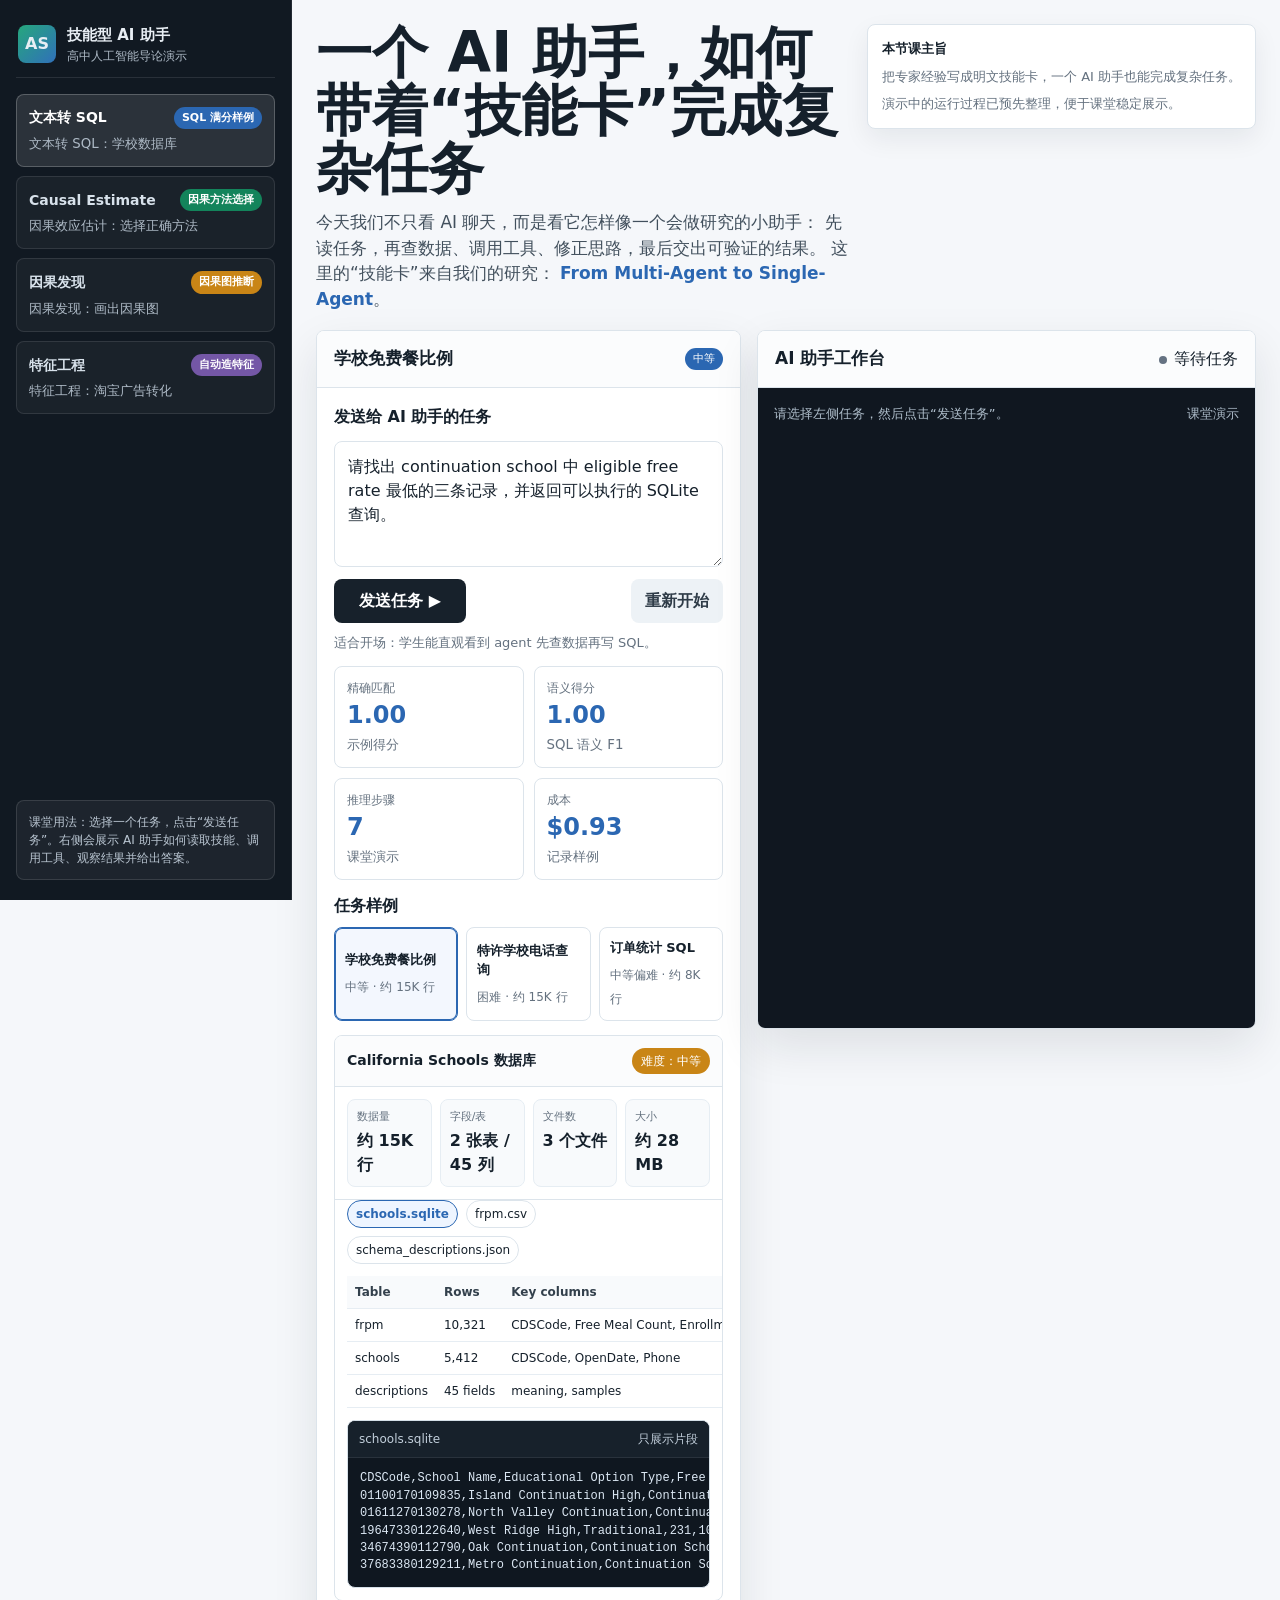
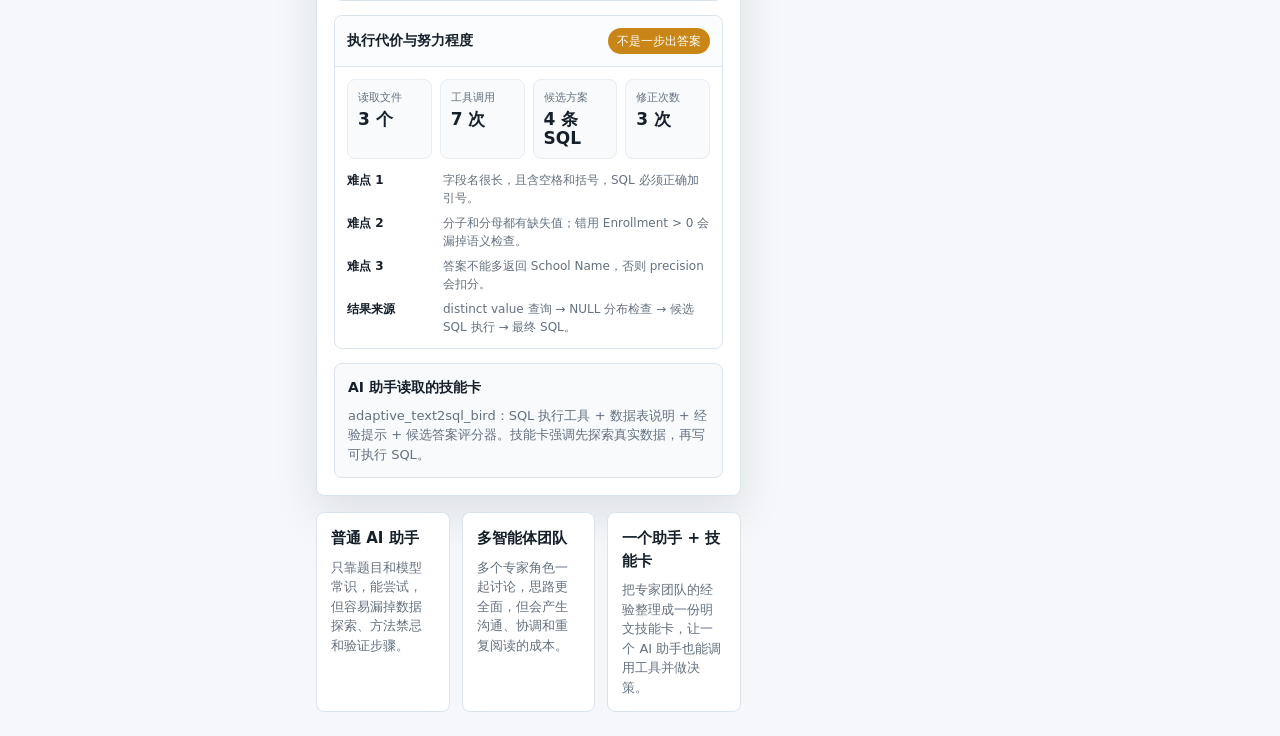
==== commit 9aacda8f: "Add drilldown details to AdaSkill demo" ====
--- a/adaskill-demo/index.html
+++ b/adaskill-demo/index.html
@@ -424,6 +424,15 @@
       border-radius: 999px;
       padding: 4px 8px;
       background: #fff;
+      color: var(--ink);
+      cursor: pointer;
+    }
+
+    .file-chip.active {
+      border-color: var(--blue);
+      background: #eef5ff;
+      color: var(--blue);
+      font-weight: 800;
     }
 
     .table-wrap {
@@ -590,6 +599,7 @@
       padding: 12px;
       background: rgba(255,255,255,.045);
       animation: rise .22s ease-out;
+      cursor: pointer;
     }
 
     @keyframes rise {
@@ -619,6 +629,48 @@
       margin: 0;
       color: #dce8f4;
       font-size: 14px;
+    }
+
+    .event-hint {
+      color: #8fa0b0;
+      font-size: 11px;
+      margin-top: 8px;
+    }
+
+    .event-detail {
+      display: none;
+      margin-top: 10px;
+      border-top: 1px solid rgba(255,255,255,.10);
+      padding-top: 10px;
+    }
+
+    .event.open .event-detail {
+      display: block;
+    }
+
+    .detail-grid {
+      display: grid;
+      grid-template-columns: repeat(2, minmax(0, 1fr));
+      gap: 8px;
+      margin-bottom: 8px;
+    }
+
+    .detail-cell {
+      border: 1px solid rgba(255,255,255,.10);
+      border-radius: 8px;
+      padding: 9px;
+      background: rgba(0,0,0,.18);
+      font-size: 12px;
+    }
+
+    .detail-cell label {
+      display: block;
+      color: #9eafbf;
+      margin-bottom: 4px;
+    }
+
+    .detail-cell span {
+      color: #edf4fb;
     }
 
     .event pre {
@@ -708,6 +760,7 @@
       h1 { font-size: 31px; }
       .stats, .result-cards, .mobile-cases { grid-template-columns: 1fr; }
       .task-tabs, .data-grid, .effort-grid { grid-template-columns: 1fr; }
+      .detail-grid { grid-template-columns: 1fr; }
       .panel-head { align-items: flex-start; flex-direction: column; }
     }
   </style>
@@ -1360,6 +1413,7 @@
 
     let current = "text2sql";
     let taskIndex = 0;
+    let selectedFileIndex = 0;
     let timer = null;
     let running = false;
 
@@ -1401,6 +1455,7 @@
       if (running) stopRun();
       current = key;
       taskIndex = 0;
+      selectedFileIndex = 0;
       render();
       resetConsole();
     }
@@ -1408,6 +1463,7 @@
     function setTask(index) {
       if (running) stopRun();
       taskIndex = index;
+      selectedFileIndex = 0;
       render();
       resetConsole();
     }
@@ -1459,19 +1515,46 @@
           <strong>${value}</strong>
         </div>
       `).join("");
-      document.getElementById("fileList").innerHTML = (data.fileList || []).map(file => `<span class="file-chip">${file}</span>`).join("");
+      document.getElementById("fileList").innerHTML = (data.fileList || []).map((file, index) => `
+        <button class="file-chip ${index === selectedFileIndex ? "active" : ""}" onclick="showFile(${index})">${file}</button>
+      `).join("");
       const rows = data.preview || [];
       document.getElementById("previewTable").innerHTML = rows.map((row, index) => `
         <tr>${row.map(cell => index === 0 ? `<th>${cell}</th>` : `<td>${cell}</td>`).join("")}</tr>
       `).join("");
-      document.getElementById("rawFileName").textContent = data.rawName || (data.fileList && data.fileList[0]) || "raw preview";
-      document.getElementById("rawPreview").textContent = data.raw || makeRawPreview(data);
+      const files = data.fileList || [];
+      const activeFile = files[selectedFileIndex] || data.rawName || "raw preview";
+      document.getElementById("rawFileName").textContent = activeFile;
+      document.getElementById("rawPreview").textContent = makeFileContent(task, activeFile, selectedFileIndex);
+    }
+
+    function showFile(index) {
+      selectedFileIndex = index;
+      renderDataViewer(activeTask());
     }
 
     function makeRawPreview(data) {
       const rows = data.preview || [];
       if (!rows.length) return "暂无预览片段";
       return rows.map(row => row.join(",")).join("\n");
+    }
+
+    function makeFileContent(task, file, index) {
+      const data = task.data || {};
+      if (index === 0 && data.raw) return data.raw;
+      if (file && file.includes("schema")) {
+        return `{\n  "tables": ${JSON.stringify((data.preview || []).slice(1).map(r => r[0]))},\n  "columns": "${data.cols}",\n  "note": "这里通常包含字段含义、样例值、主键/外键。AI 助手会先读它，避免把同名字段用错。"\n}`;
+      }
+      if (file && (file.includes("ground_truth") || file.includes("metadata") || file.includes("description") || file.includes("prompt"))) {
+        return `# ${file}\n任务说明 / 标准答案 / 评测配置片段\n\n- difficulty: ${task.level}\n- rows: ${data.rows}\n- columns: ${data.cols}\n- scoring: 用于判断最终答案是否真的正确\n\n这个文件不会直接给出可抄答案，但会定义评分口径和任务边界。`;
+      }
+      if (file && file.includes("history")) {
+        return `user_id,item_id,shop_id,item_price_level,hour,target\n10021,53124,812,3,21,0\n10021,90412,812,2,22,1\n31088,77120,405,7,10,0\n\n说明：history 文件只能用来统计历史行为，不能偷看 test label。`;
+      }
+      if (file && (file.includes("sqlite") || file.includes("database"))) {
+        return `SQLite database: ${file}\n\n.tables\n  schools\n  frpm\n  customers\n  orders\n\nPRAGMA table_info(...)\n  返回字段名、类型、是否为空、主键。\n\nAI 助手不会把数据库全塞进上下文，而是通过 execute_sql 分批探查。`;
+      }
+      return data.raw || makeRawPreview(data);
     }
 
     function renderEffort(task) {
@@ -1547,6 +1630,7 @@
       const node = document.createElement("div");
       node.className = `event ${type}`;
       const elapsed = `${(index * 0.7 + 0.4).toFixed(1)}s`;
+      const detail = makeEventDetail(ev, index);
       node.innerHTML = `
         <div class="event-head">
           <span class="event-type">${eventIcon(type)} ${title}</span>
@@ -1555,9 +1639,61 @@
         <p>${text}</p>
         ${extra && extra.cards ? `<div class="result-cards">${extra.cards.map(([a,b]) => `<div class="mini"><label>${a}</label><strong>${b}</strong></div>`).join("")}</div>` : ""}
         ${extra && extra.code ? `<pre>${escapeHtml(extra.code)}</pre>` : ""}
+        <div class="event-hint">点击展开：查看这一步的输入、输出和判断依据</div>
+        <div class="event-detail">
+          <div class="detail-grid">
+            <div class="detail-cell"><label>输入</label><span>${escapeHtml(detail.input)}</span></div>
+            <div class="detail-cell"><label>输出</label><span>${escapeHtml(detail.output)}</span></div>
+            <div class="detail-cell"><label>判断依据</label><span>${escapeHtml(detail.evidence)}</span></div>
+            <div class="detail-cell"><label>影响下一步</label><span>${escapeHtml(detail.next)}</span></div>
+          </div>
+          <pre>${escapeHtml(detail.log)}</pre>
+        </div>
       `;
+      node.addEventListener("click", () => node.classList.toggle("open"));
       consoleEl.appendChild(node);
       consoleEl.scrollTop = consoleEl.scrollHeight;
+    }
+
+    function makeEventDetail(ev, index) {
+      const [type, title, text, extra] = ev;
+      const task = activeTask();
+      const data = task.data || {};
+      const effort = task.effort || inferEffort(task);
+      const base = {
+        input: `任务《${task.name}》；文件 ${data.files}；数据 ${data.rows}`,
+        output: text,
+        evidence: "来自 raw 文件片段、schema/metadata、工具返回值和技能卡规则。",
+        next: "决定下一步工具调用或候选方案筛选。",
+        log: `[step ${index}] ${type.toUpperCase()} ${title}\n${text}`
+      };
+      if (type === "tool") {
+        base.input = `工具调用上下文：${(data.fileList || []).join(", ")}`;
+        base.output = extra && extra.code ? extra.code : text;
+        base.evidence = "工具输出是后续推理的硬证据；如果与直觉冲突，优先相信工具结果。";
+        base.next = "把返回结果写入候选方案表，继续验证或修正。";
+        base.log = `COMMAND / TOOL\n${title}\n\nINPUT FILES\n${(data.fileList || []).join("\n")}\n\nSTDOUT / RESULT\n${text}`;
+      }
+      if (type === "observe") {
+        base.input = "上一轮工具输出或数据预览。";
+        base.output = text;
+        base.evidence = "观察结果必须能追溯到上一条工具调用或 raw 文件。";
+        base.next = "把观察结果转成约束，例如过滤条件、JOIN 决策或方法排除。";
+      }
+      if (type === "reason") {
+        base.input = `技能卡规则 + 当前证据；候选数 ${effort.candidates}`;
+        base.output = text;
+        base.evidence = "不是最终答案，只是用规则排除错误路线。";
+        base.next = "选择下一次工具调用，或收敛到最终候选。";
+      }
+      if (type === "final") {
+        base.input = `前面全部步骤；工具调用 ${effort.toolCalls}；修正 ${effort.fixes}`;
+        base.output = extra && extra.code ? extra.code : text;
+        base.evidence = "最终答案必须能回溯到数据、工具结果、候选比较和评分约束。";
+        base.next = "进入 benchmark 评分：精确匹配、F1、AUC、ATE 误差或 DAG 指标。";
+        base.log = `FINAL ARTIFACT\n${extra && extra.code ? extra.code : text}\n\nTRACE SUMMARY\n${(effort.audit || []).map(([a,b]) => `${a}: ${b}`).join("\n")}`;
+      }
+      return base;
     }
 
     function escapeHtml(s) {
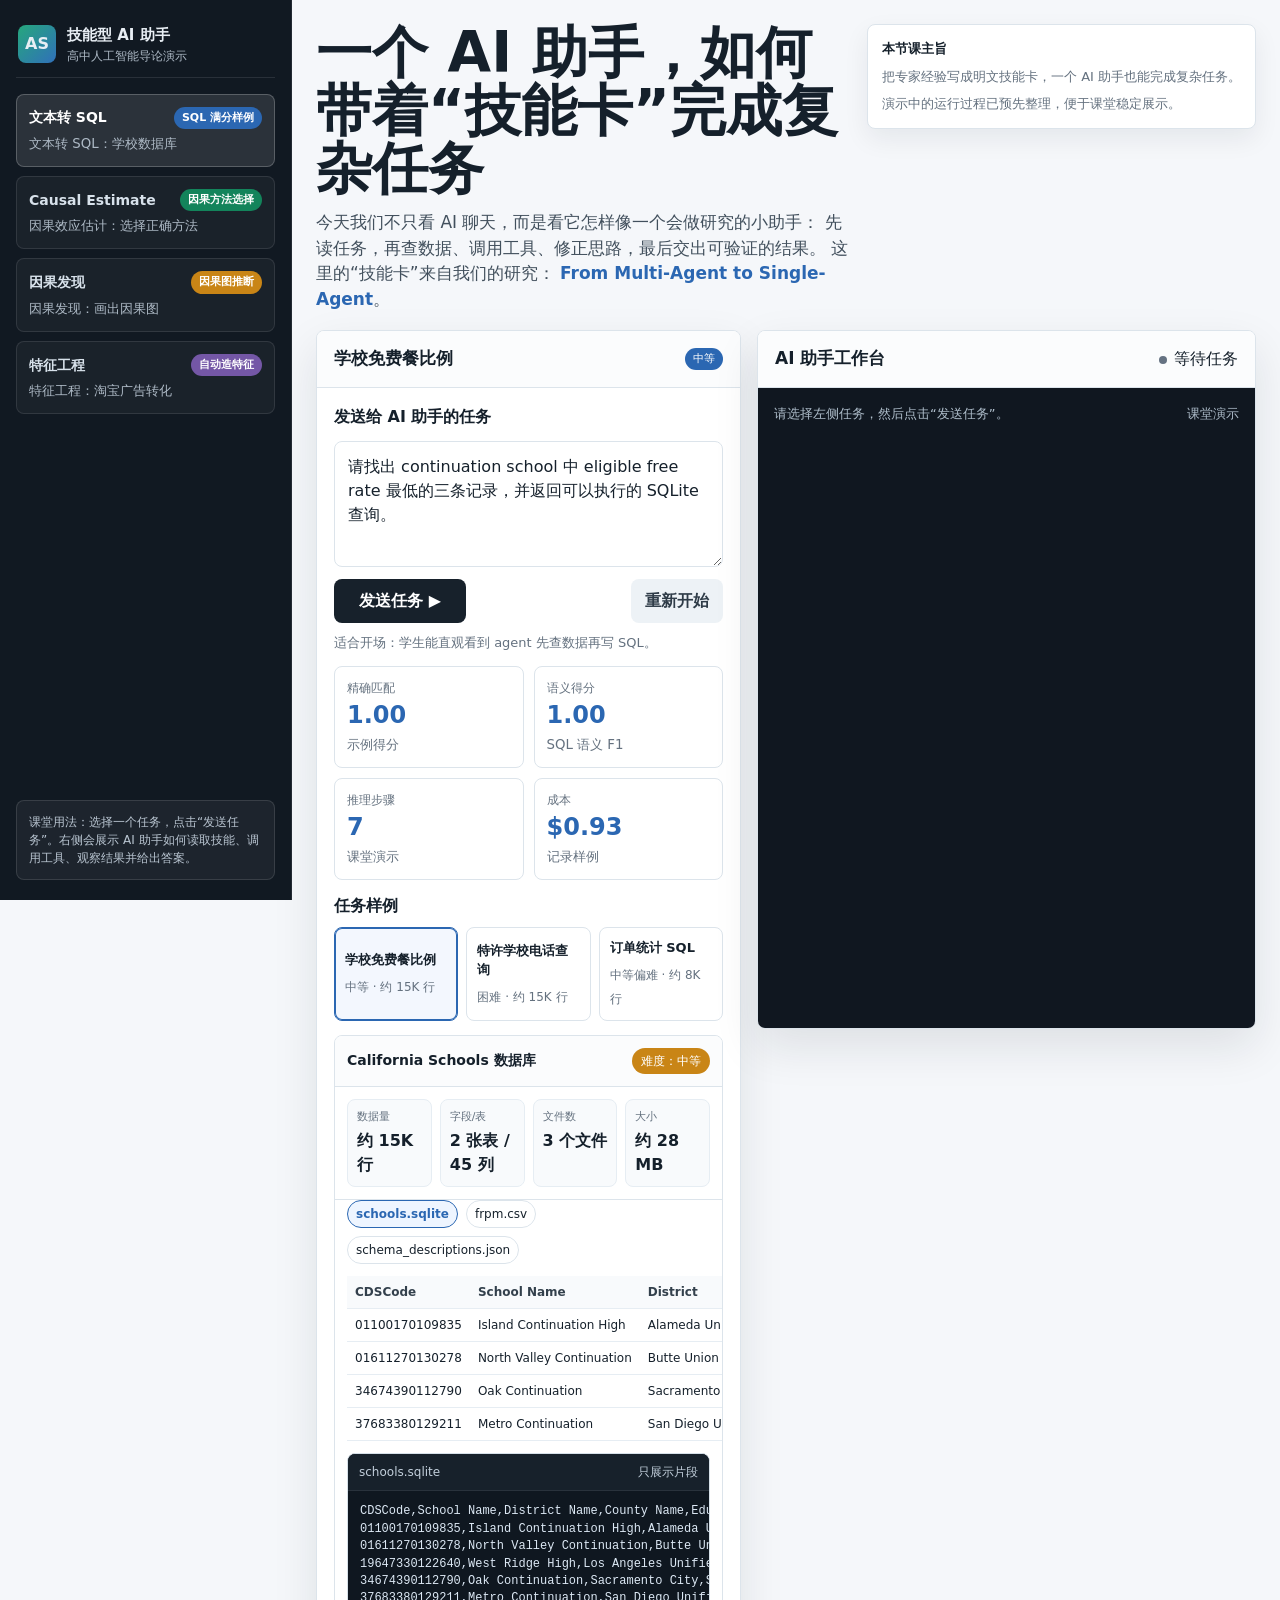
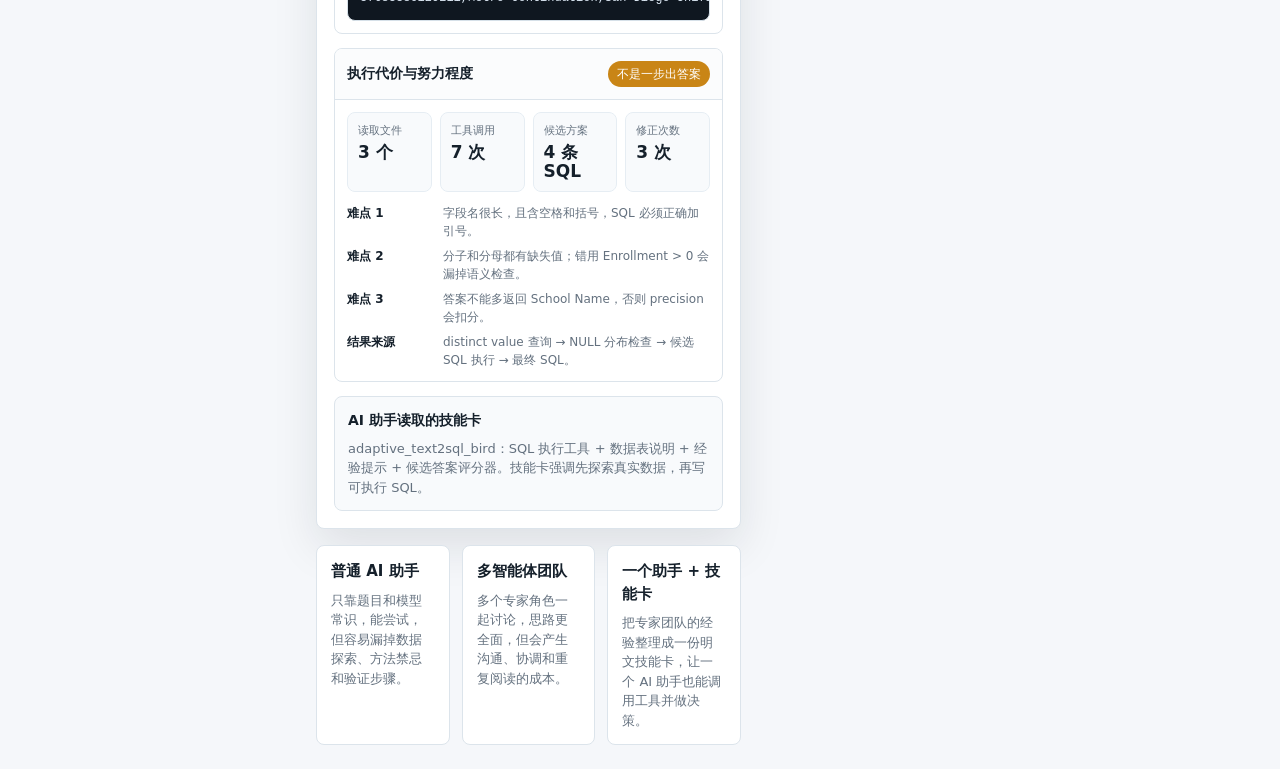
==== commit 0ce6c2d4: "Expand data previews in AdaSkill demo" ====
--- a/adaskill-demo/index.html
+++ b/adaskill-demo/index.html
@@ -1011,12 +1011,13 @@
           size: "约 28 MB",
           fileList: ["schools.sqlite", "frpm.csv", "schema_descriptions.json"],
           rawName: "frpm.csv excerpt",
-          raw: "CDSCode,School Name,Educational Option Type,Free Meal Count (Ages 5-17),Enrollment (Ages 5-17)\n01100170109835,Island Continuation High,Continuation School,89,142\n01611270130278,North Valley Continuation,Continuation School,,96\n19647330122640,West Ridge High,Traditional,231,1024\n34674390112790,Oak Continuation,Continuation School,7,\n37683380129211,Metro Continuation,Continuation School,11,215",
+          raw: "CDSCode,School Name,District Name,County Name,Educational Option Type,Charter School (Y/N),Free Meal Count (Ages 5-17),Enrollment (Ages 5-17),Free Meal Count (K-12),Enrollment (K-12),Low Grade,High Grade\n01100170109835,Island Continuation High,Alameda Unified,Alameda,Continuation School,0,89,142,96,155,09,12\n01611270130278,North Valley Continuation,Butte Union,Butte,Continuation School,0,,96,41,103,10,12\n19647330122640,West Ridge High,Los Angeles Unified,Los Angeles,Traditional,0,231,1024,260,1102,09,12\n34674390112790,Oak Continuation,Sacramento City,Sacramento,Continuation School,1,7,,9,64,11,12\n37683380129211,Metro Continuation,San Diego Unified,San Diego,Continuation School,0,11,215,18,240,09,12",
           preview: [
-            ["Table", "Rows", "Key columns", "用途"],
-            ["frpm", "10,321", "CDSCode, Free Meal Count, Enrollment", "免费餐和入学人数"],
-            ["schools", "5,412", "CDSCode, OpenDate, Phone", "学校基础信息"],
-            ["descriptions", "45 fields", "meaning, samples", "字段解释"]
+            ["CDSCode", "School Name", "District", "County", "Option Type", "Charter", "Free 5-17", "Enroll 5-17", "Free K-12", "Enroll K-12", "Low", "High"],
+            ["01100170109835", "Island Continuation High", "Alameda Unified", "Alameda", "Continuation School", "0", "89", "142", "96", "155", "09", "12"],
+            ["01611270130278", "North Valley Continuation", "Butte Union", "Butte", "Continuation School", "0", "", "96", "41", "103", "10", "12"],
+            ["34674390112790", "Oak Continuation", "Sacramento City", "Sacramento", "Continuation School", "1", "7", "", "9", "64", "11", "12"],
+            ["37683380129211", "Metro Continuation", "San Diego Unified", "San Diego", "Continuation School", "0", "11", "215", "18", "240", "09", "12"]
           ]
         },
         effort: {
@@ -1058,10 +1059,11 @@
           rawName: "orphan-probe.sql",
           raw: "-- 检查 schools 表里是否存在 frpm 无法验证的学校\nSELECT COUNT(*) AS orphan_schools\nFROM schools s\nLEFT JOIN frpm f ON s.CDSCode = f.CDSCode\nWHERE f.CDSCode IS NULL\n  AND s.FundingType = 'Directly funded'\n  AND s.OpenDate > '2000-01-01';\n\n-- result: 321",
           preview: [
-            ["Table", "字段", "样例值", "风险点"],
-            ["schools", "FundingType", "Directly funded", "不等于 charter 认证"],
-            ["frpm", "Charter School (Y/N)", "1 / 0", "定义 charter school"],
-            ["frpm", "Charter Funding Type", "Directly funded", "必须 JOIN 验证"]
+            ["CDSCode", "schools.FundingType", "schools.OpenDate", "schools.Phone", "frpm.Charter", "frpm.Funding", "frpm.CDSCode", "JOIN 状态", "风险"],
+            ["01100170109835", "Directly funded", "2004-08-16", "510-555-0131", "1", "Directly funded", "matched", "可验证", "保留"],
+            ["01611270130278", "Directly funded", "2007-09-03", "530-555-0188", "", "", "missing", "无法验证", "排除"],
+            ["19647330122640", "Directly funded", "2002-01-10", "213-555-0110", "0", "Directly funded", "matched", "非 charter", "排除"],
+            ["37683380129211", "Locally funded", "2009-08-20", "619-555-0199", "1", "Directly funded", "matched", "funding 冲突", "需查证"]
           ]
         },
         effort: {
@@ -1101,10 +1103,11 @@
           size: "约 12 MB",
           fileList: ["database.sqlite", "schema.json"],
           preview: [
-            ["Table", "Rows", "Key", "说明"],
-            ["customers", "1,204", "customer_id", "客户信息"],
-            ["orders", "3,918", "order_id", "订单"],
-            ["order_items", "9,740", "order_id", "订单明细，可能造成重复计数"]
+            ["customer_id", "name", "city", "order_id", "order_date", "status", "item_rows", "amount", "join_risk"],
+            ["C001", "Alice Chen", "Seattle", "O1001", "2024-01-03", "paid", "3", "128.40", "order_items 会放大计数"],
+            ["C001", "Alice Chen", "Seattle", "O1009", "2024-02-11", "paid", "1", "24.99", "同一客户多订单"],
+            ["C204", "Brian Wu", "Austin", "O1044", "2024-03-08", "refund", "5", "441.20", "状态是否过滤需看题目"],
+            ["C882", "Mina Park", "Boston", "", "", "", "0", "0", "LEFT JOIN 会引入无订单客户"]
           ]
         }
       }
@@ -1126,12 +1129,13 @@
           size: "约 55 MB",
           fileList: ["real_info.csv", "q01.csv ... q32.csv", "metadata.json"],
           rawName: "q_rct.csv excerpt",
-          raw: "unit_id,program,score,age,income,pre_score,randomized\nu001,1,72.4,17,42000,68.1,1\nu002,0,66.8,18,39000,67.5,1\nu003,1,75.1,17,51000,70.2,1\nu004,0,64.9,17,48000,66.0,1",
+          raw: "unit_id,program,score,age,income,pre_score,gender,school_id,region,baseline_health,randomized,compliance\nu001,1,72.4,17,42000,68.1,F,S014,east,0.72,1,1\nu002,0,66.8,18,39000,67.5,M,S014,east,0.65,1,1\nu003,1,75.1,17,51000,70.2,F,S022,west,0.81,1,0\nu004,0,64.9,17,48000,66.0,F,S031,north,0.69,1,1",
           preview: [
-            ["列名", "类型", "含义", "方法提示"],
-            ["treatment", "0/1", "是否接受干预", "核心处理变量"],
-            ["outcome", "float", "结果指标", "ATE 目标"],
-            ["pre_score", "float", "干预前水平", "OLS 协变量"]
+            ["unit_id", "program", "score", "age", "income", "pre_score", "gender", "school_id", "region", "baseline_health", "randomized", "compliance"],
+            ["u001", "1", "72.4", "17", "42000", "68.1", "F", "S014", "east", "0.72", "1", "1"],
+            ["u002", "0", "66.8", "18", "39000", "67.5", "M", "S014", "east", "0.65", "1", "1"],
+            ["u003", "1", "75.1", "17", "51000", "70.2", "F", "S022", "west", "0.81", "1", "0"],
+            ["u004", "0", "64.9", "17", "48000", "66.0", "F", "S031", "north", "0.69", "1", "1"]
           ]
         },
         effort: {
@@ -1171,10 +1175,11 @@
           size: "约 8 MB",
           fileList: ["policy_panel.csv", "description.txt"],
           preview: [
-            ["unit_id", "year", "treated", "outcome"],
-            ["A001", "2011", "0", "53.2"],
-            ["A001", "2012", "0", "52.7"],
-            ["B014", "2018", "1", "47.9"]
+            ["unit_id", "region", "year", "treated_group", "post", "policy", "outcome", "population", "income", "unemployment", "baseline_outcome", "cluster_id"],
+            ["A001", "east", "2011", "0", "0", "0", "53.2", "84210", "41200", "0.061", "52.8", "C01"],
+            ["A001", "east", "2012", "0", "0", "0", "52.7", "85100", "41950", "0.058", "52.8", "C01"],
+            ["B014", "west", "2018", "1", "1", "1", "47.9", "62344", "38610", "0.073", "51.6", "C07"],
+            ["B014", "west", "2019", "1", "1", "1", "46.8", "62902", "39200", "0.069", "51.6", "C07"]
           ]
         }
       },
@@ -1201,10 +1206,11 @@
           size: "约 3 MB",
           fileList: ["score_cutoff_study.csv"],
           preview: [
-            ["student_id", "score", "program", "final_grade"],
-            ["S102", "79.5", "0", "82.1"],
-            ["S205", "80.3", "1", "88.4"],
-            ["S781", "91.2", "1", "90.5"]
+            ["student_id", "score", "program", "final_grade", "school", "gender", "prior_gpa", "parent_edu", "distance", "cohort", "bandwidth_flag"],
+            ["S102", "79.5", "0", "82.1", "A", "F", "3.1", "college", "4.2", "2024", "near"],
+            ["S205", "80.3", "1", "88.4", "A", "M", "3.0", "highschool", "3.8", "2024", "near"],
+            ["S781", "91.2", "1", "90.5", "B", "F", "3.7", "college", "7.5", "2024", "far"],
+            ["S554", "78.9", "0", "80.4", "C", "M", "2.9", "middle", "2.1", "2023", "near"]
           ]
         }
       }
@@ -1226,10 +1232,10 @@
           size: "约 4 MB",
           fileList: ["child.csv", "child_ground_truth.csv", "prompt.txt"],
           preview: [
-            ["变量", "类型", "例子", "因果含义"],
-            ["Disease", "离散", "0/1/2", "潜在病因"],
-            ["Xray", "离散", "normal/abnormal", "检测结果"],
-            ["Dyspnea", "离散", "yes/no", "症状"]
+            ["BirthAsphyxia", "Disease", "LVH", "DuctFlow", "CardiacMixing", "Xray", "LungParench", "CO2", "ChestXray", "Grunting", "Hypoxia", "LowerBodyO2"],
+            ["yes", "TGA", "no", "lt_to_rt", "complete", "abnormal", "normal", "high", "oligaemic", "yes", "mild", "low"],
+            ["no", "Fallot", "yes", "rt_to_lt", "transp", "abnormal", "abnormal", "normal", "plethoric", "no", "severe", "low"],
+            ["no", "PAIVS", "no", "none", "mild", "normal", "normal", "normal", "normal", "no", "none", "normal"]
           ]
         }
       },
@@ -1259,10 +1265,11 @@
           rawName: "sachs.csv excerpt",
           raw: "PKC,PKA,Raf,Mek,Erk,Akt,PIP2,PIP3,Jnk,p38,Plcg\n0.21,0.33,0.40,0.51,0.49,0.37,0.22,0.18,0.44,0.31,0.29\n0.18,0.29,0.36,0.49,0.46,0.33,0.20,0.17,0.41,0.28,0.25\n0.44,0.58,0.62,0.71,0.76,0.51,0.38,0.34,0.57,0.49,0.45",
           preview: [
-            ["PKC", "PKA", "Raf", "Mek"],
-            ["0.21", "0.33", "0.40", "0.51"],
-            ["0.18", "0.29", "0.36", "0.49"],
-            ["0.44", "0.58", "0.62", "0.71"]
+            ["PKC", "PKA", "Raf", "Mek", "Erk", "Akt", "PIP2", "PIP3", "Jnk", "p38", "Plcg"],
+            ["0.21", "0.33", "0.40", "0.51", "0.49", "0.37", "0.22", "0.18", "0.44", "0.31", "0.29"],
+            ["0.18", "0.29", "0.36", "0.49", "0.46", "0.33", "0.20", "0.17", "0.41", "0.28", "0.25"],
+            ["0.44", "0.58", "0.62", "0.71", "0.76", "0.51", "0.38", "0.34", "0.57", "0.49", "0.45"],
+            ["0.31", "0.40", "0.53", "0.59", "0.63", "0.42", "0.28", "0.26", "0.48", "0.37", "0.33"]
           ]
         },
         effort: {
@@ -1302,10 +1309,11 @@
           size: "约 120 KB",
           fileList: ["autompg.csv", "autompg_ground_truth.csv"],
           preview: [
-            ["mpg", "cylinders", "horsepower", "weight"],
-            ["18.0", "8", "130", "3504"],
-            ["24.0", "4", "95", "2372"],
-            ["32.1", "4", "70", "2120"]
+            ["mpg", "cylinders", "displacement", "horsepower", "weight", "acceleration", "model_year", "origin", "car_name"],
+            ["18.0", "8", "307", "130", "3504", "12.0", "70", "1", "chevrolet chevelle malibu"],
+            ["24.0", "4", "113", "95", "2372", "15.0", "70", "3", "toyota corona mark ii"],
+            ["32.1", "4", "98", "70", "2120", "15.5", "80", "1", "chevrolet citation"],
+            ["15.0", "8", "400", "150", "3761", "9.5", "70", "1", "chevrolet monte carlo"]
           ]
         }
       }
@@ -1327,12 +1335,13 @@
           size: "约 180 MB",
           fileList: ["train.csv", "test.csv", "train_history.csv", "valid_history.csv"],
           rawName: "train_history.csv excerpt",
-          raw: "user_id,item_id,shop_id,item_price_level,item_sales_level,hour,target\n10021,53124,812,3,12,21,0\n10021,90412,812,2,16,22,1\n31088,77120,405,7,5,10,0\n88201,11342,901,1,21,23,0\n88201,11342,901,1,21,23,1",
+          raw: "user_id,item_id,shop_id,item_category_id,item_brand_id,item_city_id,item_price_level,item_sales_level,item_collected_level,item_pv_level,user_age_level,user_gender_id,user_occupation_id,context_timestamp,hour,page_id,target\n10021,53124,812,5001,77,310000,3,12,4,18,3,0,1,1537203300,21,4001,0\n10021,90412,812,5001,77,310000,2,16,6,21,3,0,1,1537206900,22,4001,1\n31088,77120,405,1203,91,440100,7,5,2,9,5,1,0,1537160400,10,4002,0\n88201,11342,901,8120,33,110000,1,21,8,33,2,0,1,1537210500,23,4001,0\n88201,11342,901,8120,33,110000,1,21,8,33,2,0,1,1537214100,23,4001,1",
           preview: [
-            ["user_id", "item_id", "shop_id", "target"],
-            ["10021", "53124", "812", "0"],
-            ["10021", "90412", "812", "1"],
-            ["31088", "77120", "405", "0"]
+            ["user_id", "item_id", "shop_id", "item_category", "brand", "city", "price", "sales", "collect", "pv", "age", "gender", "occupation", "hour", "page", "target"],
+            ["10021", "53124", "812", "5001", "77", "310000", "3", "12", "4", "18", "3", "0", "1", "21", "4001", "0"],
+            ["10021", "90412", "812", "5001", "77", "310000", "2", "16", "6", "21", "3", "0", "1", "22", "4001", "1"],
+            ["31088", "77120", "405", "1203", "91", "440100", "7", "5", "2", "9", "5", "1", "0", "10", "4002", "0"],
+            ["88201", "11342", "901", "8120", "33", "110000", "1", "21", "8", "33", "2", "0", "1", "23", "4001", "1"]
           ]
         },
         effort: {
@@ -1371,10 +1380,10 @@
           size: "约 75 MB",
           fileList: ["diabetes_binary.csv", "diabetes_012.csv", "balanced_5050.csv"],
           preview: [
-            ["HighBP", "BMI", "Age", "Diabetes"],
-            ["1", "32", "9", "1"],
-            ["0", "24", "4", "0"],
-            ["1", "29", "11", "1"]
+            ["HighBP", "HighChol", "CholCheck", "BMI", "Smoker", "Stroke", "HeartDisease", "PhysActivity", "Fruits", "Veggies", "HvyAlcohol", "GenHlth", "MentHlth", "PhysHlth", "DiffWalk", "Sex", "Age", "Education", "Income", "Diabetes"],
+            ["1", "1", "1", "32", "0", "0", "1", "0", "1", "1", "0", "4", "7", "12", "1", "0", "9", "4", "3", "1"],
+            ["0", "0", "1", "24", "1", "0", "0", "1", "1", "0", "0", "2", "0", "1", "0", "1", "4", "6", "7", "0"],
+            ["1", "0", "1", "29", "0", "0", "0", "1", "0", "1", "0", "3", "3", "5", "0", "0", "11", "5", "5", "1"]
           ]
         }
       },
@@ -1402,10 +1411,10 @@
           size: "约 140 MB",
           fileList: ["train_history.csv", "valid_history.csv"],
           preview: [
-            ["user_id", "item_price_level", "hour", "purchase"],
-            ["10021", "3", "21", "0"],
-            ["10021", "2", "22", "1"],
-            ["31088", "7", "10", "0"]
+            ["user_id", "item_id", "shop_id", "category", "brand", "price_level", "user_avg_price", "price_gap", "sales", "pv", "hour", "purchase"],
+            ["10021", "53124", "812", "5001", "77", "3", "2.4", "0.6", "12", "18", "21", "0"],
+            ["10021", "90412", "812", "5001", "77", "2", "2.4", "-0.4", "16", "21", "22", "1"],
+            ["31088", "77120", "405", "1203", "91", "7", "4.1", "2.9", "5", "9", "10", "0"]
           ]
         }
       }
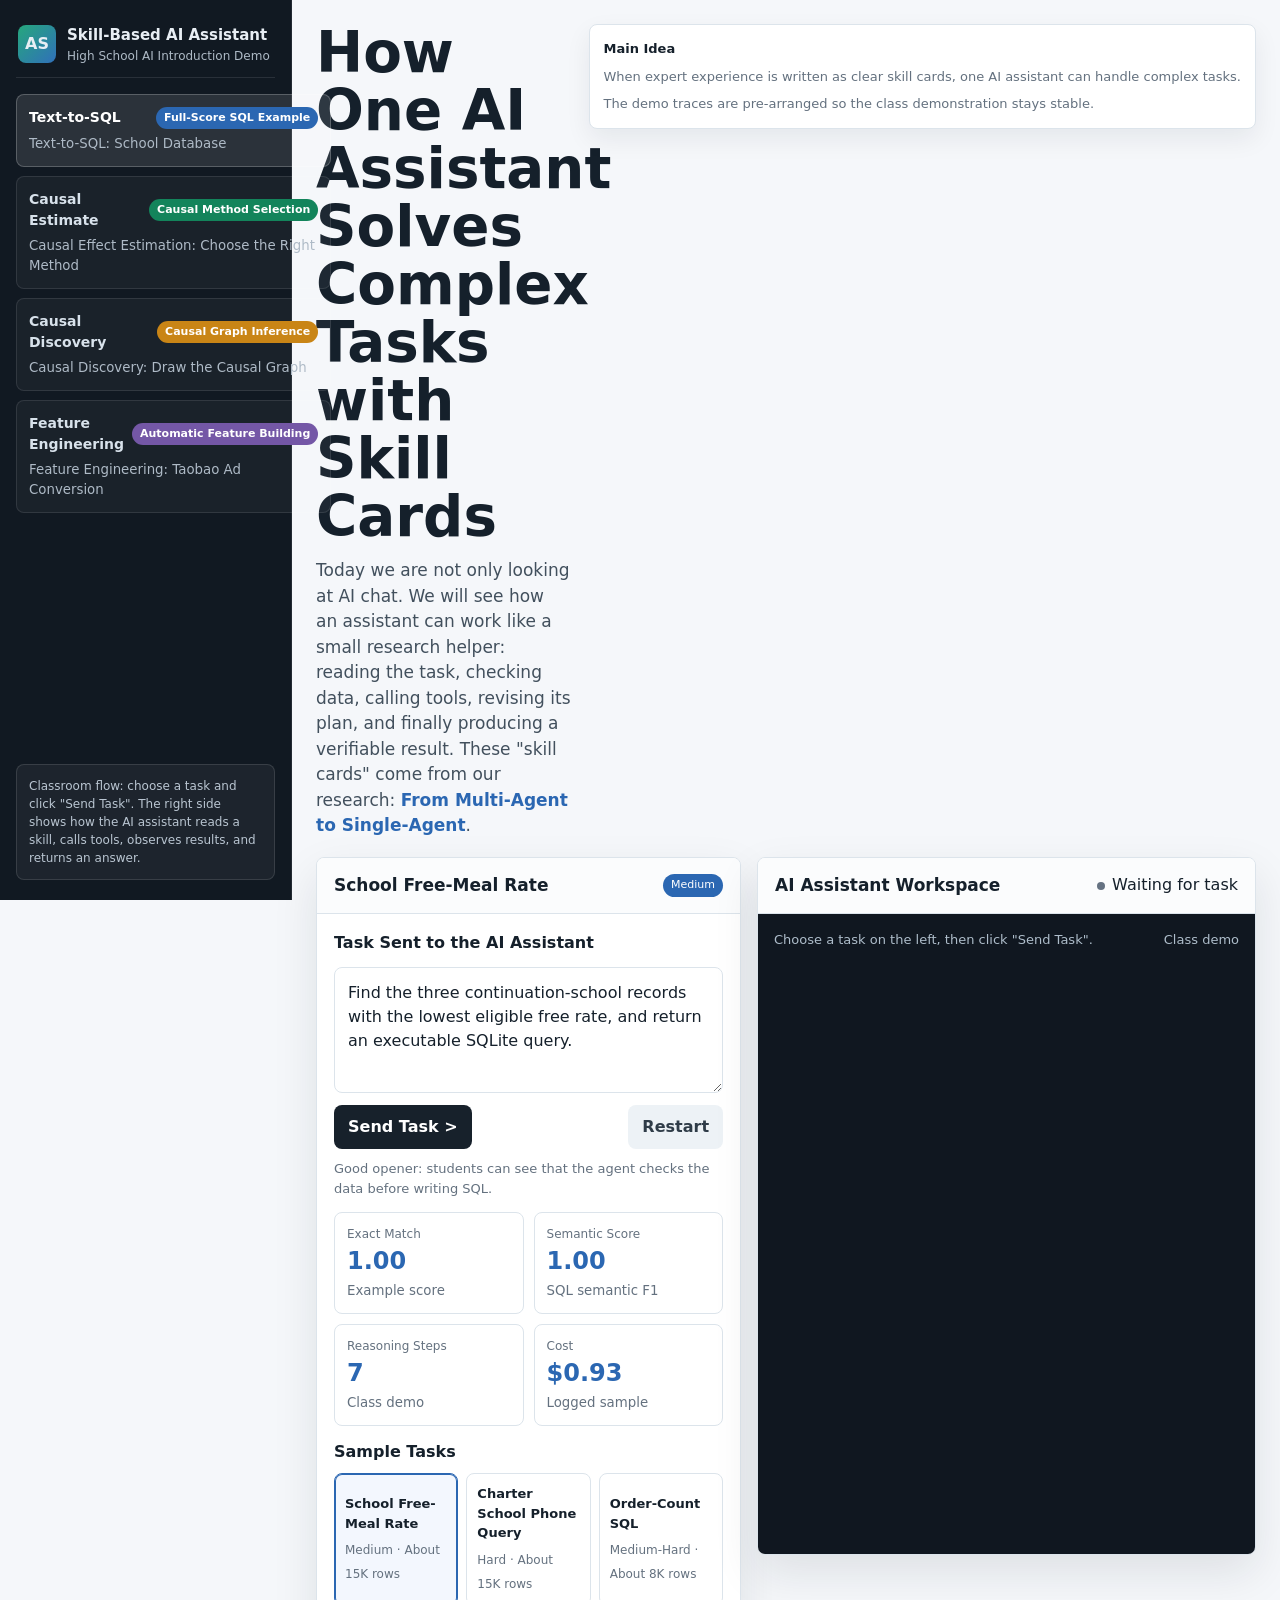
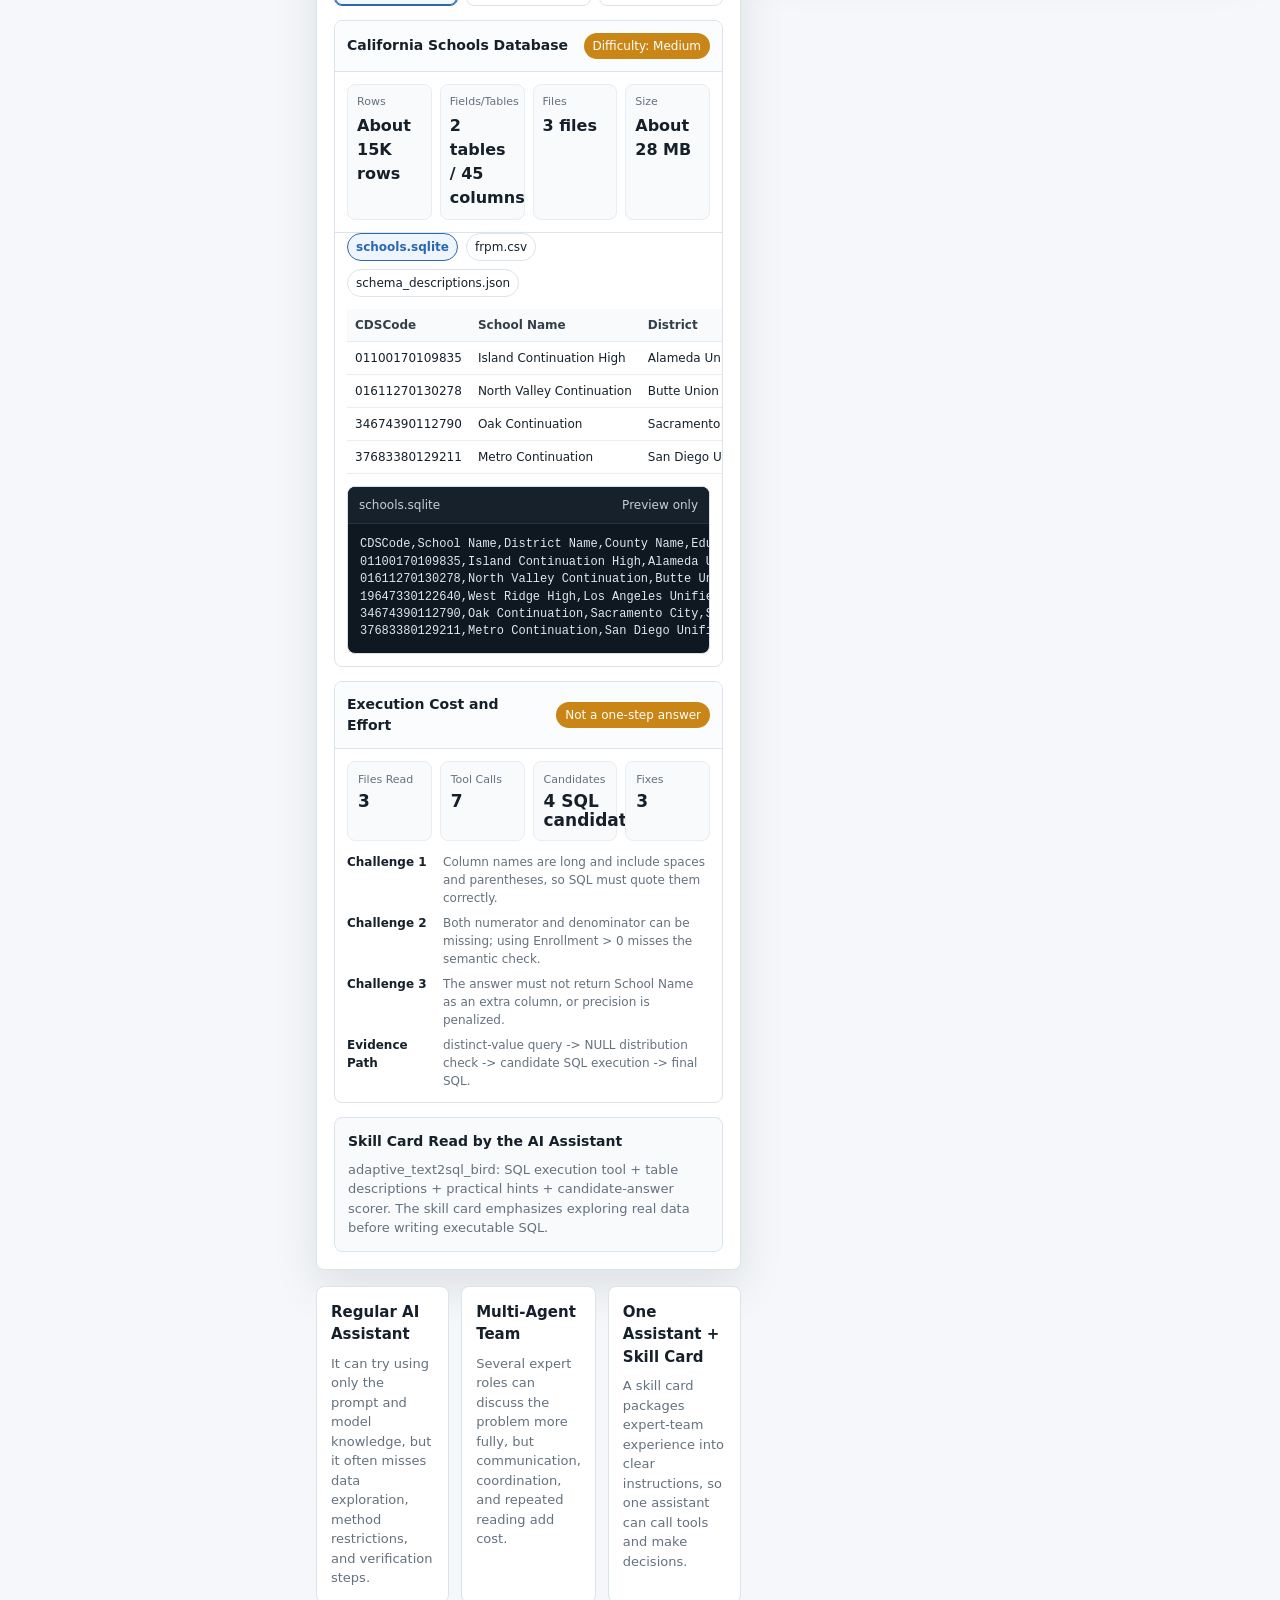
==== commit a5616ee8: "Translate adaskill demo to English" ====
--- a/adaskill-demo/index.html
+++ b/adaskill-demo/index.html
@@ -1,9 +1,9 @@
 <!doctype html>
-<html lang="zh-CN">
+<html lang="en">
 <head>
   <meta charset="utf-8">
   <meta name="viewport" content="width=device-width, initial-scale=1">
-  <title>会使用技能的 AI 助手</title>
+  <title>Skill-Using AI Assistant</title>
   <style>
     :root {
       --ink: #15202b;
@@ -771,32 +771,30 @@
       <div class="brand">
         <div class="mark">AS</div>
         <div>
-          <strong>技能型 AI 助手</strong>
-          <span>高中人工智能导论演示</span>
+          <strong>Skill-Based AI Assistant</strong>
+          <span>High School AI Introduction Demo</span>
         </div>
       </div>
       <div class="case-list" id="caseList"></div>
       <div class="side-note">
-        课堂用法：选择一个任务，点击“发送任务”。右侧会展示 AI 助手如何读取技能、调用工具、观察结果并给出答案。
+        Classroom flow: choose a task and click "Send Task". The right side shows how the AI assistant reads a skill, calls tools, observes results, and returns an answer.
       </div>
     </aside>
 
     <main>
       <section class="hero">
         <div>
-          <h1>一个 AI 助手，如何带着“技能卡”完成复杂任务</h1>
+          <h1>How One AI Assistant Solves Complex Tasks with Skill Cards</h1>
           <p class="lead">
-            今天我们不只看 AI 聊天，而是看它怎样像一个会做研究的小助手：
-            先读任务，再查数据、调用工具、修正思路，最后交出可验证的结果。
-            这里的“技能卡”来自我们的研究：
-            <a class="paper" href="https://arxiv.org/abs/2604.01608" target="_blank" rel="noreferrer">From Multi-Agent to Single-Agent</a>。
+            Today we are not only looking at AI chat. We will see how an assistant can work like a small research helper: reading the task, checking data, calling tools, revising its plan, and finally producing a verifiable result. These "skill cards" come from our research:
+            <a class="paper" href="https://arxiv.org/abs/2604.01608" target="_blank" rel="noreferrer">From Multi-Agent to Single-Agent</a>.
           </p>
           <div class="mobile-cases" id="mobileCases"></div>
         </div>
         <div class="demo-badge">
-          <b>本节课主旨</b>
-          <span>把专家经验写成明文技能卡，一个 AI 助手也能完成复杂任务。</span>
-          <span>演示中的运行过程已预先整理，便于课堂稳定展示。</span>
+          <b>Main Idea</b>
+          <span>When expert experience is written as clear skill cards, one AI assistant can handle complex tasks.</span>
+          <span>The demo traces are pre-arranged so the class demonstration stays stable.</span>
         </div>
       </section>
 
@@ -804,16 +802,16 @@
         <div>
           <div class="panel">
             <div class="panel-head">
-              <h2 id="caseName">任务案例</h2>
+              <h2 id="caseName">Task Case</h2>
               <span class="pill" id="caseTag">single agent</span>
             </div>
             <div class="panel-body">
               <div class="prompt-box">
-                <label for="prompt"><b>发送给 AI 助手的任务</b></label>
+                <label for="prompt"><b>Task Sent to the AI Assistant</b></label>
                 <textarea id="prompt"></textarea>
                 <div class="send-row">
-                  <button class="send-btn" id="sendBtn">发送任务 ▶</button>
-                  <button class="ghost-btn" id="resetBtn">重新开始</button>
+                  <button class="send-btn" id="sendBtn">Send Task ></button>
+                  <button class="ghost-btn" id="resetBtn">Restart</button>
                   <p class="hint" id="caseHint"></p>
                 </div>
               </div>
@@ -821,14 +819,14 @@
               <div class="stats" id="stats"></div>
 
               <div class="task-picker">
-                <b>任务样例</b>
+                <b>Sample Tasks</b>
                 <div class="task-tabs" id="taskList"></div>
               </div>
 
               <div class="data-viewer">
                 <div class="data-viewer-head">
-                  <b id="dataTitle">数据查看器</b>
-                  <span class="difficulty" id="difficulty">中等</span>
+                  <b id="dataTitle">Data Viewer</b>
+                  <span class="difficulty" id="difficulty">Medium</span>
                 </div>
                 <div class="data-grid" id="dataGrid"></div>
                 <div class="file-list" id="fileList"></div>
@@ -838,7 +836,7 @@
                 <div class="raw-file">
                   <div class="raw-file-head">
                     <span id="rawFileName">raw preview</span>
-                    <span>只展示片段</span>
+                    <span>Preview only</span>
                   </div>
                   <pre id="rawPreview"></pre>
                 </div>
@@ -846,15 +844,15 @@
 
               <div class="effort-panel">
                 <div class="effort-head">
-                  <b>执行代价与努力程度</b>
-                  <span class="difficulty">不是一步出答案</span>
+                  <b>Execution Cost and Effort</b>
+                  <span class="difficulty">Not a one-step answer</span>
                 </div>
                 <div class="effort-grid" id="effortGrid"></div>
                 <div class="audit-list" id="auditList"></div>
               </div>
 
               <div class="skill-strip">
-                <b>AI 助手读取的技能卡</b>
+                <b>Skill Card Read by the AI Assistant</b>
                 <p id="skillLine"></p>
               </div>
             </div>
@@ -862,24 +860,24 @@
 
           <div class="explain">
             <div class="explain-card">
-              <h3>普通 AI 助手</h3>
-              <p>只靠题目和模型常识，能尝试，但容易漏掉数据探索、方法禁忌和验证步骤。</p>
+              <h3>Regular AI Assistant</h3>
+              <p>It can try using only the prompt and model knowledge, but it often misses data exploration, method restrictions, and verification steps.</p>
             </div>
             <div class="explain-card">
-              <h3>多智能体团队</h3>
-              <p>多个专家角色一起讨论，思路更全面，但会产生沟通、协调和重复阅读的成本。</p>
+              <h3>Multi-Agent Team</h3>
+              <p>Several expert roles can discuss the problem more fully, but communication, coordination, and repeated reading add cost.</p>
             </div>
             <div class="explain-card">
-              <h3>一个助手 + 技能卡</h3>
-              <p>把专家团队的经验整理成一份明文技能卡，让一个 AI 助手也能调用工具并做决策。</p>
+              <h3>One Assistant + Skill Card</h3>
+              <p>A skill card packages expert-team experience into clear instructions, so one assistant can call tools and make decisions.</p>
             </div>
           </div>
         </div>
 
         <div class="panel">
           <div class="panel-head">
-            <h2>AI 助手工作台</h2>
-            <span id="runStatus"><span class="status-dot"></span>等待任务</span>
+            <h2>AI Assistant Workspace</h2>
+            <span id="runStatus"><span class="status-dot"></span>Waiting for task</span>
           </div>
           <div class="console" id="console"></div>
         </div>
@@ -890,105 +888,105 @@
   <script>
     const cases = {
       text2sql: {
-        name: "文本转 SQL：学校数据库",
-        short: "文本转 SQL",
+        name: "Text-to-SQL: School Database",
+        short: "Text-to-SQL",
         color: "#2b67b2",
-        tag: "SQL 满分样例",
-        hint: "适合开场：学生能直观看到 agent 先查数据再写 SQL。",
-        prompt: "请找出 continuation school 中 eligible free rate 最低的三条记录，并返回可以执行的 SQLite 查询。",
-        skill: "adaptive_text2sql_bird：SQL 执行工具 + 数据表说明 + 经验提示 + 候选答案评分器。技能卡强调先探索真实数据，再写可执行 SQL。",
+        tag: "Full-Score SQL Example",
+        hint: "Good opener: students can see that the agent checks the data before writing SQL.",
+        prompt: "Find the three continuation-school records with the lowest eligible free rate, and return an executable SQLite query.",
+        skill: "adaptive_text2sql_bird: SQL execution tool + table descriptions + practical hints + candidate-answer scorer. The skill card emphasizes exploring real data before writing executable SQL.",
         stats: [
-          ["精确匹配", "1.00", "示例得分"],
-          ["语义得分", "1.00", "SQL 语义 F1"],
-          ["推理步骤", "7", "课堂演示"],
-          ["成本", "$0.93", "记录样例"]
+          ["Exact Match", "1.00", "Example score"],
+          ["Semantic Score", "1.00", "SQL semantic F1"],
+          ["Reasoning Steps", "7", "Class demo"],
+          ["Cost", "$0.93", "Logged sample"]
         ],
         events: [
-          ["reason", "理解题目", "目标是 eligible free rate，所以答案应该是一个比例计算，而不是简单列出学校名称。"],
+          ["reason", "Understand the Question", "The target is eligible free rate, so the answer should compute a rate instead of simply listing school names."],
           ["tool", "execute_sql", "SELECT DISTINCT \"Educational Option Type\" FROM frpm WHERE \"Educational Option Type\" LIKE '%Continuation%';"],
-          ["observe", "观察结果", "找到了精确取值：Continuation School。同时发现这个子集中有缺失的分子和分母。"],
-          ["reason", "避开常见错误", "这里应该用 IS NOT NULL，而不是只写 Enrollment > 0。评分会检查语义过滤是否正确。"],
-          ["tool", "验证候选 SQL", "运行候选 SQL，检查前三行结果，并确认没有多选无关列。"],
-          ["final", "最终答案", "AI 助手返回了一条简洁 SQL：表、过滤条件、小数除法、缺失值处理、排序和 LIMIT 都正确。", {
+          ["observe", "Observation", "Found the exact value: Continuation School. Also found missing numerators and denominators in this subset."],
+          ["reason", "Avoid a Common Mistake", "This should use IS NOT NULL, not only Enrollment > 0. The scorer checks whether the semantic filter is correct."],
+          ["tool", "Validate Candidate SQL", "Run the candidate SQL, inspect the first three rows, and confirm that no irrelevant columns are selected."],
+          ["final", "Final Answer", "The AI assistant returns concise SQL with the correct table, filters, floating-point division, missing-value handling, ordering, and LIMIT.", {
             cards: [["SRR", "1.00"], ["NSP", "1.00"], ["NSF", "1.00"]],
             code: "SELECT CAST(\"Free Meal Count (Ages 5-17)\" AS REAL)\n       / \"Enrollment (Ages 5-17)\" AS eligible_free_rate\nFROM frpm\nWHERE \"Educational Option Type\" = 'Continuation School'\n  AND \"Free Meal Count (Ages 5-17)\" IS NOT NULL\n  AND \"Enrollment (Ages 5-17)\" IS NOT NULL\nORDER BY eligible_free_rate ASC\nLIMIT 3;"
           }]
         ]
       },
       causalEstimate: {
-        name: "因果效应估计：选择正确方法",
+        name: "Causal Effect Estimation: Choose the Right Method",
         short: "Causal Estimate",
         color: "#13845b",
-        tag: "因果方法选择",
-        hint: "适合讲“相关不等于因果”：agent 要先判断研究设计。",
-        prompt: "给定一段研究描述和一份 CSV 数据，请估计处理效应，并选择正确的因果推断方法。",
-        skill: "adaptive_causal_estimate：数据分析工具 + 诊断工具 + 因果估计器。技能卡明确写了：随机实验不能随便 Matching，工具变量要检查强度，双重差分要检验平行趋势。",
+        tag: "Causal Method Selection",
+        hint: "Good for teaching \"correlation is not causation\": the agent must first identify the research design.",
+        prompt: "Given a research description and a CSV dataset, estimate the treatment effect and choose the correct causal inference method.",
+        skill: "adaptive_causal_estimate: data analysis tools + diagnostics + causal estimators. The skill card states that randomized experiments should not be matched casually, instruments need strength checks, and DiD requires parallel-trends checks.",
         stats: [
-          ["真实题准确率", "83.87%", "知识型技能卡"],
-          ["QRData 准确率", "87.18%", "知识型技能卡"],
-          ["只给工具", "48.39%", "真实题准确率"],
-          ["合成题误差", "4.26%", "知识型技能卡"]
+          ["Real-Task Accuracy", "83.87%", "Knowledge Skill Card"],
+          ["QRData Accuracy", "87.18%", "Knowledge Skill Card"],
+          ["Tools Only", "48.39%", "Real-Task Accuracy"],
+          ["Synthetic-Task Error", "4.26%", "Knowledge Skill Card"]
         ],
         events: [
-          ["reason", "阅读研究设计", "描述中出现“随机分配”。这会直接改变方法选择：不能把它当普通观察数据处理。"],
+          ["reason", "Read the Study Design", "The description says \"random assignment\". That directly changes the method choice: this should not be treated as ordinary observational data."],
           ["tool", "analyze_dataset", "{ panel_detected: false, treatment: 'program', outcome: 'score', covariates: ['age','income','pre_score'] }"],
-          ["observe", "数据诊断", "数据里确实有协变量，但随机分配已经保证了处理组和对照组的可比性。"],
-          ["tool", "estimate_ols", "使用 treatment + covariates 运行 OLS，并采用稳健标准误提高估计可靠性。"],
-          ["reason", "做出选择", "因为这是随机实验，OLS 或均值差是合理方法；即使 Matching 能跑通，也应该拒绝。"],
-          ["final", "最终答案", "AI 助手输出所选方法、ATE 数值，以及一句可以解释给人的因果理由。", {
-            cards: [["方法", "OLS"], ["ATE", "0.184"], ["方法选择", "正确"]],
+          ["observe", "Data Diagnostics", "The dataset does include covariates, but random assignment already supports comparability between treatment and control groups."],
+          ["tool", "estimate_ols", "Run OLS with treatment plus covariates, using robust standard errors for a more reliable estimate."],
+          ["reason", "Make the Choice", "Because this is a randomized experiment, OLS or difference in means is appropriate; matching should be rejected even if it runs."],
+          ["final", "Final Answer", "The AI assistant outputs the selected method, the ATE value, and a human-readable causal explanation.", {
+            cards: [["Method", "OLS"], ["ATE", "0.184"], ["Method Choice", "Correct"]],
             code: "{\n  \"selected_method\": \"ols\",\n  \"ate\": 0.184,\n  \"reasoning\": \"Randomized assignment detected; matching is forbidden. OLS with covariates is used for precision.\"\n}"
           }]
         ]
       },
       causalDiscovery: {
-        name: "因果发现：画出因果图",
-        short: "因果发现",
+        name: "Causal Discovery: Draw the Causal Graph",
+        short: "Causal Discovery",
         color: "#c98516",
-        tag: "因果图推断",
-        hint: "适合展示“AI 不只是聊天，也能调用统计工具画图”。",
-        prompt: "请根据这张观察数据表推断因果图，返回邻接矩阵，并解释最关键的约束。",
-        skill: "adaptive_causal_discovery：读取变量类型 + 统计因果发现算法 + DAG 合法性检查。技能卡教 AI 根据变量类型选择 PC、Exact-Search 或 DirectLiNGAM。",
+        tag: "Causal Graph Inference",
+        hint: "Good for showing that AI is not only chat; it can call statistical tools and draw graphs.",
+        prompt: "Infer a causal graph from this observational table, return the adjacency matrix, and explain the most important constraint.",
+        skill: "adaptive_causal_discovery: variable-type reading + statistical causal-discovery algorithms + DAG validity checks. The skill card teaches the AI to choose PC, Exact-Search, or DirectLiNGAM based on variable types.",
         stats: [
-          ["Asia F1", "1.00", "技能卡运行"],
-          ["Child F1", "0.90", "技能卡平均"],
-          ["DWD F1", "0.74", "技能卡平均"],
-          ["AutoMPG F1", "0.70", "技能卡平均"]
+          ["Asia F1", "1.00", "Skill-card run"],
+          ["Child F1", "0.90", "Skill-card average"],
+          ["DWD F1", "0.74", "Skill-card average"],
+          ["AutoMPG F1", "0.70", "Skill-card average"]
         ],
         events: [
-          ["tool", "load_and_normalize", "检测到混合变量类型；其中一些变量是离散变量，因此不能使用 DirectLiNGAM。"],
-          ["reason", "选择算法", "使用 PC 算法，并把 alpha 设为 0.1，因为这张图比较密，需要更重视召回。"],
-          ["tool", "run_scd(method='pc')", "初始图的骨架比较合理，但还有两条边的方向无法仅靠统计测试确定。"],
-          ["observe", "加入领域约束", "后发生的结果不能反过来导致更早的测量变量；定义关系对应的边必须保留。"],
-          ["tool", "validate_and_fix_dag", "删除一条双向边，并确认最终图没有环。"],
-          ["final", "最终因果图", "最终输出是一张合法的邻接矩阵，并附带使用的算法和关键约束。", {
-            cards: [["F1", "0.90"], ["结构错误", "更低"], ["DAG", "合法"]],
-            code: "```matrix\n0, 1, 0, 0\n0, 0, 1, 0\n0, 0, 0, 1\n0, 0, 0, 0\n```\n使用 PC 算法，因为变量是离散/混合类型。关键约束：禁止“结果变量 → 更早测量变量”。"
+          ["tool", "load_and_normalize", "Detected mixed variable types; some variables are discrete, so DirectLiNGAM should not be used."],
+          ["reason", "Choose an Algorithm", "Use the PC algorithm with alpha set to 0.1, because this graph is relatively dense and recall matters more."],
+          ["tool", "run_scd(method='pc')", "The initial graph skeleton is reasonable, but two edge directions cannot be determined by statistical tests alone."],
+          ["observe", "Add Domain Constraints", "Later outcomes cannot cause earlier measurement variables; edges defined by known relationships must be preserved."],
+          ["tool", "validate_and_fix_dag", "Remove one bidirectional edge and confirm that the final graph has no cycles."],
+          ["final", "Final Causal Graph", "The final output is a valid adjacency matrix, with the algorithm used and the key constraints.", {
+            cards: [["F1", "0.90"], ["Structural Errors", "Lower"], ["DAG", "Valid"]],
+            code: "```matrix\n0, 1, 0, 0\n0, 0, 1, 0\n0, 0, 0, 1\n0, 0, 0, 0\n```\nUse the PC algorithm because the variables are discrete/mixed. Key constraint: forbid \"outcome variable -> earlier measurement variable\"."
           }]
         ]
       },
       featureEngineering: {
-        name: "特征工程：淘宝广告转化",
-        short: "特征工程",
+        name: "Feature Engineering: Taobao Ad Conversion",
+        short: "Feature Engineering",
         color: "#7457a6",
-        tag: "自动造特征",
-        hint: "适合结尾：最后结果是 AUC 提升，学生能直观看到效果。",
-        prompt: "请在淘宝广告转化预测任务上构造有用特征，提升 AUC；如果多轮没有提升就停止。",
-        skill: "adaptive_feature_engineering: Taobao/Dia 领域特征 + 评测接口 + 防数据泄漏规则。Skill 强调 CVR 平滑、计数、交叉特征和早停。",
+        tag: "Automatic Feature Building",
+        hint: "Good closing example: the final result is an AUC improvement that students can see directly.",
+        prompt: "Build useful features for the Taobao ad-conversion prediction task to improve AUC; stop if several rounds bring no improvement.",
+        skill: "adaptive_feature_engineering: Taobao/Dia domain features + evaluation interface + data-leakage rules. The skill emphasizes CVR smoothing, counts, crossed features, and early stopping.",
         stats: [
-          ["初始 AUC", "0.6300", "Taobao"],
-          ["最佳 AUC", "0.6594", "Taobao"],
-          ["提升", "+0.0294", "absolute"],
-          ["特征数", "37", "最佳运行"]
+          ["Initial AUC", "0.6300", "Taobao"],
+          ["Best AUC", "0.6594", "Taobao"],
+          ["Gain", "+0.0294", "absolute"],
+          ["Feature Count", "37", "Best run"]
         ],
         events: [
-          ["reason", "识别数据集", "bench.dataset == 'taobao'。这是稀疏的广告转化预测问题，并且有很多高基数 ID。"],
-          ["tool", "构造特征", "加入商品/店铺/用户 CVR、贝叶斯平滑、访问次数、价格偏差和质量综合分。"],
-          ["observe", "第 26 次评测", "加入实体 CVR 和计数特征后，AUC 从 0.6300 提升到 0.6474。"],
-          ["tool", "消融循环", "有了 CVR 特征后，移除噪声较大的原始 ID 列，保留最强的 37 个特征。"],
-          ["observe", "第 67 次评测", "最佳验证 AUC 达到 0.6594。早停机制避免无意义地继续搜索。"],
-          ["final", "最终特征方案", "AI 助手返回一套简洁的特征构造方案，以及 benchmark 上的分数提升。", {
-            cards: [["AUC", "0.6594"], ["提升", "+0.0294"], ["特征", "37"]],
+          ["reason", "Identify Dataset", "bench.dataset == 'taobao'. This is a sparse ad-conversion prediction problem with many high-cardinality IDs."],
+          ["tool", "Build Features", "Add item/shop/user CVR, Bayesian smoothing, visit counts, price gaps, and quality scores."],
+          ["observe", "Evaluation 26", "After adding entity CVR and count features, AUC improves from 0.6300 to 0.6474."],
+          ["tool", "Ablation Loop", "After CVR features are available, remove noisy raw ID columns and keep the strongest 37 features."],
+          ["observe", "Evaluation 67", "The best validation AUC reaches 0.6594. Early stopping avoids continuing a meaningless search."],
+          ["final", "Final Feature Plan", "The AI assistant returns a concise feature plan and the benchmark score improvement.", {
+            cards: [["AUC", "0.6594"], ["Gain", "+0.0294"], ["Features", "37"]],
             code: "add_cvr('item_id', 'item_cvr', k=20)\nadd_cvr('shop_id', 'shop_cvr', k=20)\nadd_count('user_id', 'user_activity')\nX['price_gap'] = item_price_level - user_avg_price\nX['quality_score'] = sales + collected + pv\nauc = bench.evaluate(best_37_features)"
           }]
         ]
@@ -997,18 +995,18 @@
 
     cases.text2sql.tasks = [
       {
-        name: "学校免费餐比例",
-        level: "中等",
+        name: "School Free-Meal Rate",
+        level: "Medium",
         prompt: cases.text2sql.prompt,
         hint: cases.text2sql.hint,
         stats: cases.text2sql.stats,
         events: cases.text2sql.events,
         data: {
-          title: "California Schools 数据库",
-          rows: "约 15K 行",
-          cols: "2 张表 / 45 列",
-          files: "3 个文件",
-          size: "约 28 MB",
+          title: "California Schools Database",
+          rows: "About 15K rows",
+          cols: "2 tables / 45 columns",
+          files: "3 files",
+          size: "About 28 MB",
           fileList: ["schools.sqlite", "frpm.csv", "schema_descriptions.json"],
           rawName: "frpm.csv excerpt",
           raw: "CDSCode,School Name,District Name,County Name,Educational Option Type,Charter School (Y/N),Free Meal Count (Ages 5-17),Enrollment (Ages 5-17),Free Meal Count (K-12),Enrollment (K-12),Low Grade,High Grade\n01100170109835,Island Continuation High,Alameda Unified,Alameda,Continuation School,0,89,142,96,155,09,12\n01611270130278,North Valley Continuation,Butte Union,Butte,Continuation School,0,,96,41,103,10,12\n19647330122640,West Ridge High,Los Angeles Unified,Los Angeles,Traditional,0,231,1024,260,1102,09,12\n34674390112790,Oak Continuation,Sacramento City,Sacramento,Continuation School,1,7,,9,64,11,12\n37683380129211,Metro Continuation,San Diego Unified,San Diego,Continuation School,0,11,215,18,240,09,12",
@@ -1021,93 +1019,93 @@
           ]
         },
         effort: {
-          filesRead: "3 个",
-          toolCalls: "7 次",
-          candidates: "4 条 SQL",
-          fixes: "3 次",
+          filesRead: "3",
+          toolCalls: "7",
+          candidates: "4 SQL candidates",
+          fixes: "3",
           audit: [
-            ["难点 1", "字段名很长，且含空格和括号，SQL 必须正确加引号。"],
-            ["难点 2", "分子和分母都有缺失值；错用 Enrollment > 0 会漏掉语义检查。"],
-            ["难点 3", "答案不能多返回 School Name，否则 precision 会扣分。"],
-            ["结果来源", "distinct value 查询 → NULL 分布检查 → 候选 SQL 执行 → 最终 SQL。"]
+            ["Challenge 1", "Column names are long and include spaces and parentheses, so SQL must quote them correctly."],
+            ["Challenge 2", "Both numerator and denominator can be missing; using Enrollment > 0 misses the semantic check."],
+            ["Challenge 3", "The answer must not return School Name as an extra column, or precision is penalized."],
+            ["Evidence Path", "distinct-value query -> NULL distribution check -> candidate SQL execution -> final SQL."]
           ]
         }
       },
       {
-        name: "特许学校电话查询",
-        level: "困难",
-        prompt: "请返回 2000-01-01 后开办、直接经费资助的 charter schools 的联系电话。",
-        hint: "这个例子难在两个表都像有答案，但只有 JOIN 后才语义正确。",
-        stats: [["精确匹配", "1.00", "示例得分"], ["表连接", "必须", "schools + frpm"], ["孤儿记录", "321", "需排除"], ["成本", "$1.41", "记录样例"]],
+        name: "Charter School Phone Query",
+        level: "Hard",
+        prompt: "Return phone numbers for directly funded charter schools opened after 2000-01-01.",
+        hint: "The difficulty is that both tables look like they contain the answer, but the semantics are correct only after a JOIN.",
+        stats: [["Exact Match", "1.00", "Example score"], ["Table Join", "Required", "schools + frpm"], ["Orphan Rows", "321", "Exclude"], ["Cost", "$1.41", "Logged sample"]],
         events: [
-          ["reason", "识别歧义", "“direct charter-funded”不是简单的 FundingType='Directly funded'，还必须满足 charter school 定义。"],
-          ["tool", "查看字段含义", "读取 schools.FundingType 与 frpm.\"Charter Funding Type\" 的说明和样例值。"],
-          ["observe", "发现证据定义", "题目证据说明 charter schools = frpm.\"Charter School (Y/N)\" = 1，这是绑定条件。"],
-          ["tool", "孤儿记录检查", "发现 321 所 schools 表里的学校没有 frpm 记录，因此无法验证是否为 charter school。"],
-          ["final", "最终答案", "AI 助手选择 INNER JOIN，避免把无法验证的学校误加入答案。", {
-            cards: [["SQL", "正确"], ["JOIN", "INNER"], ["排除孤儿", "321"]],
+          ["reason", "Identify Ambiguity", "\"direct charter-funded\" is not just FundingType='Directly funded'; it must also satisfy the charter-school definition."],
+          ["tool", "Inspect Field Meanings", "Read descriptions and example values for schools.FundingType and frpm.\"Charter Funding Type\"."],
+          ["observe", "Find the Evidence Definition", "The task evidence defines charter schools as frpm.\"Charter School (Y/N)\" = 1, which is a required condition."],
+          ["tool", "Orphan-Row Check", "Found 321 schools-table rows with no frpm record, so their charter status cannot be verified."],
+          ["final", "Final Answer", "The AI assistant chooses INNER JOIN to avoid incorrectly including unverifiable schools.", {
+            cards: [["SQL", "Correct"], ["JOIN", "INNER"], ["Exclude Orphans", "321"]],
             code: "SELECT s.Phone\nFROM schools s\nJOIN frpm f ON s.CDSCode = f.CDSCode\nWHERE f.\"Charter School (Y/N)\" = 1\n  AND f.\"Charter Funding Type\" = 'Directly funded'\n  AND s.OpenDate > '2000-01-01';"
           }]
         ],
         data: {
-          title: "California Schools 多表查询",
-          rows: "约 15K 行",
-          cols: "2 张表 / 45 列",
-          files: "3 个文件",
-          size: "约 28 MB",
+          title: "California Schools Multi-Table Query",
+          rows: "About 15K rows",
+          cols: "2 tables / 45 columns",
+          files: "3 files",
+          size: "About 28 MB",
           fileList: ["schools.sqlite", "schools table", "frpm table"],
           rawName: "orphan-probe.sql",
-          raw: "-- 检查 schools 表里是否存在 frpm 无法验证的学校\nSELECT COUNT(*) AS orphan_schools\nFROM schools s\nLEFT JOIN frpm f ON s.CDSCode = f.CDSCode\nWHERE f.CDSCode IS NULL\n  AND s.FundingType = 'Directly funded'\n  AND s.OpenDate > '2000-01-01';\n\n-- result: 321",
+          raw: "-- Check whether schools contains rows that frpm cannot verify\nSELECT COUNT(*) AS orphan_schools\nFROM schools s\nLEFT JOIN frpm f ON s.CDSCode = f.CDSCode\nWHERE f.CDSCode IS NULL\n  AND s.FundingType = 'Directly funded'\n  AND s.OpenDate > '2000-01-01';\n\n-- result: 321",
           preview: [
-            ["CDSCode", "schools.FundingType", "schools.OpenDate", "schools.Phone", "frpm.Charter", "frpm.Funding", "frpm.CDSCode", "JOIN 状态", "风险"],
-            ["01100170109835", "Directly funded", "2004-08-16", "510-555-0131", "1", "Directly funded", "matched", "可验证", "保留"],
-            ["01611270130278", "Directly funded", "2007-09-03", "530-555-0188", "", "", "missing", "无法验证", "排除"],
-            ["19647330122640", "Directly funded", "2002-01-10", "213-555-0110", "0", "Directly funded", "matched", "非 charter", "排除"],
-            ["37683380129211", "Locally funded", "2009-08-20", "619-555-0199", "1", "Directly funded", "matched", "funding 冲突", "需查证"]
+            ["CDSCode", "schools.FundingType", "schools.OpenDate", "schools.Phone", "frpm.Charter", "frpm.Funding", "frpm.CDSCode", "JOIN Status", "Risk"],
+            ["01100170109835", "Directly funded", "2004-08-16", "510-555-0131", "1", "Directly funded", "matched", "Verifiable", "Keep"],
+            ["01611270130278", "Directly funded", "2007-09-03", "530-555-0188", "", "", "missing", "Unverifiable", "Exclude"],
+            ["19647330122640", "Directly funded", "2002-01-10", "213-555-0110", "0", "Directly funded", "matched", "Not charter", "Exclude"],
+            ["37683380129211", "Locally funded", "2009-08-20", "619-555-0199", "1", "Directly funded", "matched", "Funding conflict", "Needs checking"]
           ]
         },
         effort: {
-          filesRead: "3 个",
-          toolCalls: "10 次",
-          candidates: "5 条 SQL",
-          fixes: "4 次",
+          filesRead: "3",
+          toolCalls: "10",
+          candidates: "5 SQL candidates",
+          fixes: "4",
           audit: [
-            ["错误候选", "只查 schools.FundingType 会多包含 321 条无法验证的学校。"],
-            ["关键证据", "题目 evidence 定义 charter school 必须来自 frpm.\"Charter School (Y/N)\"。"],
-            ["验证动作", "执行 orphan probe 后才决定 INNER JOIN，而不是凭直觉 JOIN。"],
-            ["结果来源", "字段解释 → 取值探查 → orphan probe → 候选 SQL 比较 → 最终查询。"]
+            ["Wrong Candidate", "Querying only schools.FundingType would include 321 unverifiable schools."],
+            ["Key Evidence", "The task evidence defines charter school status through frpm.\"Charter School (Y/N)\"."],
+            ["Validation Action", "The assistant decides on INNER JOIN after running the orphan probe, not by intuition."],
+            ["Evidence Path", "field explanations -> value probing -> orphan probe -> candidate SQL comparison -> final query."]
           ]
         }
       },
       {
-        name: "订单统计 SQL",
-        level: "中等偏难",
-        prompt: "请在 Spider 风格数据库中统计每个客户的订单数量，并只返回订单数最高的客户。",
-        hint: "这个例子展示候选 SQL 打分：COUNT(*)、COUNT(DISTINCT) 和 JOIN 键都要验证。",
-        stats: [["执行正确率", "0.80", "小样例"], ["候选 SQL", "3", "自动比较"], ["平均轮数", "5.9", "记录运行"], ["语义得分", "0.90", "小样例"]],
+        name: "Order-Count SQL",
+        level: "Medium-Hard",
+        prompt: "In a Spider-style database, count each customer's orders and return only the customer with the highest order count.",
+        hint: "This example shows candidate SQL scoring: COUNT(*), COUNT(DISTINCT), and JOIN keys all need verification.",
+        stats: [["Execution Accuracy", "0.80", "Small sample"], ["Candidate SQL", "3", "Auto comparison"], ["Avg. rounds", "5.9", "Logged run"], ["Semantic Score", "0.90", "Small sample"]],
         events: [
-          ["reason", "拆题", "先确定主实体是 customer，统计对象是 order，不是订单明细行。"],
-          ["tool", "schema 检查", "查看 customers、orders、order_items 的主键和外键。"],
-          ["tool", "候选答案评分", "比较 COUNT(*), COUNT(order_id), COUNT(DISTINCT order_id) 三个 SQL。"],
-          ["observe", "选择更稳的候选", "如果 JOIN 到 order_items 会放大行数，应在 orders 表上计数。"],
-          ["final", "最终 SQL", "返回客户 ID、客户名和订单数，按订单数降序取第一名。", {
-            cards: [["候选数", "3"], ["最终排名", "第 1"], ["语义", "通过"]],
+          ["reason", "Decompose the Task", "First identify customer as the main entity and order as the counted object, not order-detail rows."],
+          ["tool", "Schema Check", "Inspect primary and foreign keys for customers, orders, and order_items."],
+          ["tool", "Score Candidate Answers", "Compare three SQL variants: COUNT(*), COUNT(order_id), and COUNT(DISTINCT order_id)."],
+          ["observe", "Choose the More Robust Candidate", "Joining to order_items can inflate row counts, so counting should happen on the orders table."],
+          ["final", "Final SQL", "Return customer ID, customer name, and order count, ordered descending and limited to the top customer.", {
+            cards: [["Candidates", "3"], ["Final Rank", "No. 1"], ["Semantics", "Pass"]],
             code: "SELECT c.customer_id, c.name, COUNT(o.order_id) AS order_count\nFROM customers c\nJOIN orders o ON c.customer_id = o.customer_id\nGROUP BY c.customer_id, c.name\nORDER BY order_count DESC\nLIMIT 1;"
           }]
         ],
         data: {
-          title: "Spider 风格关系数据库",
-          rows: "约 8K 行",
-          cols: "5 张表 / 62 列",
-          files: "2 个文件",
-          size: "约 12 MB",
+          title: "Spider-Style Relational Database",
+          rows: "About 8K rows",
+          cols: "5 tables / 62 columns",
+          files: "2 files",
+          size: "About 12 MB",
           fileList: ["database.sqlite", "schema.json"],
           preview: [
             ["customer_id", "name", "city", "order_id", "order_date", "status", "item_rows", "amount", "join_risk"],
-            ["C001", "Alice Chen", "Seattle", "O1001", "2024-01-03", "paid", "3", "128.40", "order_items 会放大计数"],
-            ["C001", "Alice Chen", "Seattle", "O1009", "2024-02-11", "paid", "1", "24.99", "同一客户多订单"],
-            ["C204", "Brian Wu", "Austin", "O1044", "2024-03-08", "refund", "5", "441.20", "状态是否过滤需看题目"],
-            ["C882", "Mina Park", "Boston", "", "", "", "0", "0", "LEFT JOIN 会引入无订单客户"]
+            ["C001", "Alice Chen", "Seattle", "O1001", "2024-01-03", "paid", "3", "128.40", "order_items can inflate counts"],
+            ["C001", "Alice Chen", "Seattle", "O1009", "2024-02-11", "paid", "1", "24.99", "same customer, multiple orders"],
+            ["C204", "Brian Wu", "Austin", "O1044", "2024-03-08", "refund", "5", "441.20", "status filtering depends on the prompt"],
+            ["C882", "Mina Park", "Boston", "", "", "", "0", "0", "LEFT JOIN introduces customers with no orders"]
           ]
         }
       }
@@ -1115,18 +1113,18 @@
 
     cases.causalEstimate.tasks = [
       {
-        name: "随机实验处理效应",
-        level: "中等",
+        name: "Randomized-Experiment Treatment Effect",
+        level: "Medium",
         prompt: cases.causalEstimate.prompt,
         hint: cases.causalEstimate.hint,
         stats: cases.causalEstimate.stats,
         events: cases.causalEstimate.events,
         data: {
-          title: "真实因果问题数据",
-          rows: "约 32 个问题",
-          cols: "每题 8-40 列",
-          files: "31 个 CSV",
-          size: "约 55 MB",
+          title: "Real Causal-Question Data",
+          rows: "About 32 questions",
+          cols: "8-40 columns per question",
+          files: "31 CSV files",
+          size: "About 55 MB",
           fileList: ["real_info.csv", "q01.csv ... q32.csv", "metadata.json"],
           rawName: "q_rct.csv excerpt",
           raw: "unit_id,program,score,age,income,pre_score,gender,school_id,region,baseline_health,randomized,compliance\nu001,1,72.4,17,42000,68.1,F,S014,east,0.72,1,1\nu002,0,66.8,18,39000,67.5,M,S014,east,0.65,1,1\nu003,1,75.1,17,51000,70.2,F,S022,west,0.81,1,0\nu004,0,64.9,17,48000,66.0,F,S031,north,0.69,1,1",
@@ -1139,40 +1137,40 @@
           ]
         },
         effort: {
-          filesRead: "31 个",
-          toolCalls: "8 次",
-          candidates: "4 种方法",
-          fixes: "2 次",
+          filesRead: "31",
+          toolCalls: "8",
+          candidates: "4 methods",
+          fixes: "2",
           audit: [
-            ["候选方法", "OLS、均值差、Matching、IV 都被考虑，但随机实验先排除 Matching。"],
-            ["诊断", "读取 randomized 标记和协变量结构，再调用估计器。"],
-            ["防错", "不是看哪个工具跑得出结果，而是看研究设计支持哪个方法。"],
-            ["结果来源", "研究设计识别 → 数据结构分析 → 方法排除 → OLS 估计。"]
+            ["Candidate Methods", "OLS, difference in means, matching, and IV are considered, but randomization rules out matching first."],
+            ["Diagnostics", "Read the randomized flag and covariate structure, then call the estimator."],
+            ["Error Prevention", "The choice is not which tool can run, but which method the study design supports."],
+            ["Evidence Path", "study-design recognition -> data-structure analysis -> method exclusion -> OLS estimation."]
           ]
         }
       },
       {
-        name: "政策前后双重差分",
-        level: "困难",
-        prompt: "给定多个地区在政策前后的面板数据，请估计政策对结果变量的影响。",
-        hint: "这个任务难在要识别 panel structure，并检查平行趋势。",
-        stats: [["方法", "DiD", "双重差分"], ["时间列", "12 期", "政策前后"], ["平行趋势", "已检查", "诊断工具"], ["输出", "ATE", "数值估计"]],
+        name: "Before-and-After Policy DiD",
+        level: "Hard",
+        prompt: "Given panel data for several regions before and after a policy, estimate the policy's effect on the outcome.",
+        hint: "The challenge is identifying the panel structure and checking parallel trends.",
+        stats: [["Method", "DiD", "Difference-in-Differences"], ["Time Periods", "12 periods", "Before/after policy"], ["Parallel Trends", "Checked", "Diagnostic tool"], ["Output", "ATE", "Numeric estimate"]],
         events: [
-          ["tool", "analyze_dataset", "检测到 unit_id × year 的面板结构，以及政策在第 8 期开始。"],
-          ["reason", "选择 DiD", "同一地区有多期观察，并且存在处理组和对照组，适合双重差分。"],
-          ["tool", "test_parallel_trends", "使用政策前 7 期数据检查处理组和对照组趋势是否接近。"],
-          ["observe", "诊断通过", "平行趋势检验没有明显失败，可以继续估计。"],
-          ["final", "最终答案", "选择 DiD，输出政策影响和假设说明。", {
-            cards: [["方法", "DiD"], ["ATE", "-2.31"], ["趋势", "通过"]],
+          ["tool", "analyze_dataset", "Detected a unit_id x year panel structure, with the policy starting in period 8."],
+          ["reason", "Choose DiD", "Each region has multiple observations and there are treatment and control groups, so DiD is appropriate."],
+          ["tool", "test_parallel_trends", "Use the 7 pre-policy periods to check whether treatment and control trends are close."],
+          ["observe", "Diagnostics Passed", "The parallel-trends check does not obviously fail, so estimation can continue."],
+          ["final", "Final Answer", "Choose DiD and output the policy effect plus the assumption statement.", {
+            cards: [["Method", "DiD"], ["ATE", "-2.31"], ["Trend", "Pass"]],
             code: "{\n  \"selected_method\": \"did\",\n  \"ate\": -2.31,\n  \"reasoning\": \"Panel data with treatment timing; pre-trend diagnostic passed.\"\n}"
           }]
         ],
         data: {
-          title: "政策面板数据",
-          rows: "18,240 行",
-          cols: "14 列",
-          files: "2 个文件",
-          size: "约 8 MB",
+          title: "Policy Panel Data",
+          rows: "18,240 rows",
+          cols: "14 columns",
+          files: "2 files",
+          size: "About 8 MB",
           fileList: ["policy_panel.csv", "description.txt"],
           preview: [
             ["unit_id", "region", "year", "treated_group", "post", "policy", "outcome", "population", "income", "unemployment", "baseline_outcome", "cluster_id"],
@@ -1184,26 +1182,26 @@
         }
       },
       {
-        name: "阈值录取 RDD",
-        level: "困难",
-        prompt: "学生分数超过 cutoff 才能进入项目，请估计项目对后续成绩的局部影响。",
-        hint: "这个例子展示 running variable、cutoff 和 bandwidth 的作用。",
-        stats: [["方法", "RDD", "断点回归"], ["cutoff", "80", "分数阈值"], ["带宽", "±8", "局部估计"], ["样本", "1.2K", "阈值附近"]],
+        name: "Threshold Admission RDD",
+        level: "Hard",
+        prompt: "Students enter the program only if their score exceeds a cutoff. Estimate the program's local effect on later performance.",
+        hint: "This example shows the roles of the running variable, cutoff, and bandwidth.",
+        stats: [["Method", "RDD", "Regression Discontinuity"], ["cutoff", "80", "Score threshold"], ["Bandwidth", "±8", "Local estimate"], ["Samples", "1.2K", "Near cutoff"]],
         events: [
-          ["reason", "识别阈值设计", "处理变量由 score 是否超过 80 决定，这是典型 RDD。"],
-          ["tool", "estimate_rdd", "在 cutoff=80 附近选择默认带宽，并检查带宽内样本数是否足够。"],
-          ["observe", "局部样本充足", "阈值附近有 1,200 多个样本，估计比较稳定。"],
-          ["final", "最终答案", "输出的是 cutoff 附近的局部平均处理效应，不是全体学生的平均效果。", {
-            cards: [["方法", "RDD"], ["LATE", "5.8"], ["样本", "1.2K"]],
+          ["reason", "Identify Threshold Design", "Treatment is determined by whether score exceeds 80, a standard RDD setup."],
+          ["tool", "estimate_rdd", "Choose a default bandwidth around cutoff=80 and check whether there are enough samples in the bandwidth."],
+          ["observe", "Enough Local Samples", "There are over 1,200 samples near the cutoff, so the estimate is relatively stable."],
+          ["final", "Final Answer", "The output is the local average treatment effect near the cutoff, not the average effect for all students.", {
+            cards: [["Method", "RDD"], ["LATE", "5.8"], ["Samples", "1.2K"]],
             code: "{\n  \"selected_method\": \"rdd\",\n  \"ate\": 5.8,\n  \"reasoning\": \"Treatment assigned by score cutoff; estimate is local near cutoff=80.\"\n}"
           }]
         ],
         data: {
-          title: "阈值录取数据",
-          rows: "9,860 行",
-          cols: "11 列",
-          files: "1 个 CSV",
-          size: "约 3 MB",
+          title: "Threshold Admission Data",
+          rows: "9,860 rows",
+          cols: "11 columns",
+          files: "1 CSV file",
+          size: "About 3 MB",
           fileList: ["score_cutoff_study.csv"],
           preview: [
             ["student_id", "score", "program", "final_grade", "school", "gender", "prior_gpa", "parent_edu", "distance", "cohort", "bandwidth_flag"],
@@ -1218,18 +1216,18 @@
 
     cases.causalDiscovery.tasks = [
       {
-        name: "儿童健康因果图",
-        level: "困难",
+        name: "Child Health Causal Graph",
+        level: "Hard",
         prompt: cases.causalDiscovery.prompt,
         hint: cases.causalDiscovery.hint,
         stats: cases.causalDiscovery.stats,
         events: cases.causalDiscovery.events,
         data: {
           title: "Child Bayesian Network",
-          rows: "5,000 行",
-          cols: "20 个变量",
-          files: "3 个文件",
-          size: "约 4 MB",
+          rows: "5,000 rows",
+          cols: "20 variables",
+          files: "3 files",
+          size: "About 4 MB",
           fileList: ["child.csv", "child_ground_truth.csv", "prompt.txt"],
           preview: [
             ["BirthAsphyxia", "Disease", "LVH", "DuctFlow", "CardiacMixing", "Xray", "LungParench", "CO2", "ChestXray", "Grunting", "Hypoxia", "LowerBodyO2"],
@@ -1240,27 +1238,27 @@
         }
       },
       {
-        name: "Sachs 蛋白信号网络",
-        level: "专家级",
-        prompt: "请根据细胞信号通路数据推断蛋白之间的因果方向。",
-        hint: "这个任务适合讲领域知识：统计相关不一定能决定方向，生物机制很关键。",
-        stats: [["变量", "11", "蛋白"], ["样本", "7,466", "细胞观测"], ["F1", "0.94", "高分运行"], ["约束", "机制知识", "方向判断"]],
+        name: "Sachs Protein Signaling Network",
+        level: "Expert",
+        prompt: "Infer causal directions between proteins from cell-signaling pathway data.",
+        hint: "This task is useful for discussing domain knowledge: statistical association may not determine direction, and biological mechanisms matter.",
+        stats: [["Variables", "11", "Proteins"], ["Samples", "7,466", "cell observations"], ["F1", "0.94", "High-scoring run"], ["Constraints", "Mechanism knowledge", "Direction choice"]],
         events: [
-          ["tool", "load_and_normalize", "检测到连续蛋白表达数据，变量数量较小，可以比较 PC 和 Exact-Search。"],
-          ["tool", "run_scd", "PC 找到一批统计相关边，但部分方向不确定。"],
-          ["reason", "加入生物知识", "PKC、PKA、Raf、Mek、Erk 存在已知信号传导方向。"],
-          ["tool", "validate_and_fix_dag", "根据机制约束修正方向，并检查 DAG 合法性。"],
-          ["final", "最终因果图", "输出蛋白信号网络的邻接矩阵和关键边解释。", {
-            cards: [["F1", "0.94"], ["变量", "11"], ["图", "合法"]],
-            code: "PKC → PKA\nRaf → Mek → Erk\nPIP2 → PIP3\n\n最终输出为 11×11 邻接矩阵。"
+          ["tool", "load_and_normalize", "Detected continuous protein-expression data with a small number of variables, so PC and Exact-Search can be compared."],
+          ["tool", "run_scd", "PC finds a set of statistically associated edges, but some directions remain uncertain."],
+          ["reason", "Add Biological Knowledge", "PKC, PKA, Raf, Mek, and Erk have known signaling directions."],
+          ["tool", "validate_and_fix_dag", "Revise directions using mechanism constraints and check DAG validity."],
+          ["final", "Final Causal Graph", "Output the protein signaling network adjacency matrix and explanations for key edges.", {
+            cards: [["F1", "0.94"], ["Variables", "11"], ["Graph", "Valid"]],
+            code: "PKC → PKA\nRaf → Mek → Erk\nPIP2 → PIP3\n\nFinal output is an 11x11 adjacency matrix."
           }]
         ],
         data: {
           title: "Sachs protein signaling",
-          rows: "7,466 行",
-          cols: "11 列",
-          files: "2 个文件",
-          size: "约 2 MB",
+          rows: "7,466 rows",
+          cols: "11 columns",
+          files: "2 files",
+          size: "About 2 MB",
           fileList: ["sachs.csv", "sachs_ground_truth.csv"],
           rawName: "sachs.csv excerpt",
           raw: "PKC,PKA,Raf,Mek,Erk,Akt,PIP2,PIP3,Jnk,p38,Plcg\n0.21,0.33,0.40,0.51,0.49,0.37,0.22,0.18,0.44,0.31,0.29\n0.18,0.29,0.36,0.49,0.46,0.33,0.20,0.17,0.41,0.28,0.25\n0.44,0.58,0.62,0.71,0.76,0.51,0.38,0.34,0.57,0.49,0.45",
@@ -1273,40 +1271,40 @@
           ]
         },
         effort: {
-          filesRead: "2 个",
-          toolCalls: "9 次",
-          candidates: "3 张图",
-          fixes: "5 条边",
+          filesRead: "2",
+          toolCalls: "9",
+          candidates: "3 graphs",
+          fixes: "5 edges",
           audit: [
-            ["统计难点", "7,466 行连续观测只能说明相关，很多方向需要额外机制知识。"],
-            ["候选图", "比较 PC、Exact-Search 和领域约束后的图。"],
-            ["边修正", "对 Raf→Mek→Erk 等通路方向做强约束，避免反向边。"],
-            ["结果来源", "变量分布 → 统计图 → 生物机制约束 → DAG 合法性检查。"]
+            ["Statistical Challenge", "7,466 continuous observations can show association only; many directions need additional mechanism knowledge."],
+            ["Candidate Graphs", "Compare PC, Exact-Search, and the graph after domain constraints."],
+            ["Edge Fixes", "Apply strong direction constraints to pathways such as Raf->Mek->Erk to avoid reversed edges."],
+            ["Evidence Path", "variable distributions -> statistical graph -> biological mechanism constraints -> DAG validity check."]
           ]
         }
       },
       {
-        name: "汽车油耗因果图",
-        level: "中等",
-        prompt: "根据 AutoMPG 数据推断汽车属性之间的因果关系，例如重量、马力和油耗。",
-        hint: "这个任务适合学生理解：车重、马力、油耗之间存在直观因果方向。",
-        stats: [["变量", "6", "汽车属性"], ["样本", "398", "车辆"], ["F1", "0.70", "技能卡平均"], ["难点", "方向", "重量/马力/油耗"]],
+        name: "Auto Fuel-Economy Causal Graph",
+        level: "Medium",
+        prompt: "Infer causal relationships among car attributes in AutoMPG, such as weight, horsepower, and fuel economy.",
+        hint: "This task is easy for students to understand: weight, horsepower, and fuel economy have intuitive causal directions.",
+        stats: [["Variables", "6", "car attributes"], ["Samples", "398", "cars"], ["F1", "0.70", "Skill-card average"], ["Challenge", "Direction", "weight/horsepower/mpg"]],
         events: [
-          ["reason", "先用常识约束", "生产年份和气缸数更像上游变量，油耗更像结果变量。"],
-          ["tool", "run_scd(method='Exact-Search')", "用统计搜索得到候选图。"],
-          ["observe", "发现可疑方向", "算法可能给出 mpg → weight，但物理上更合理的是 weight → mpg。"],
-          ["reason", "修正方向", "根据物理常识禁止油耗导致车重。"],
-          ["final", "最终图", "输出更符合汽车常识的因果图。", {
-            cards: [["F1", "0.70"], ["变量", "6"], ["约束", "物理常识"]],
+          ["reason", "Start with Common-Sense Constraints", "Model year and cylinders are more like upstream variables, while mpg is more like an outcome."],
+          ["tool", "run_scd(method='Exact-Search')", "Use statistical search to obtain candidate graphs."],
+          ["observe", "Find a Suspicious Direction", "The algorithm may suggest mpg -> weight, but physically weight -> mpg is more reasonable."],
+          ["reason", "Fix Direction", "Use physical common sense to forbid fuel economy causing car weight."],
+          ["final", "Final Graph", "Output a causal graph that better matches automotive common sense.", {
+            cards: [["F1", "0.70"], ["Variables", "6"], ["Constraints", "Physical common sense"]],
             code: "cylinders → horsepower\nweight → mpg\nmodel_year → mpg\nhorsepower → mpg"
           }]
         ],
         data: {
           title: "AutoMPG",
-          rows: "398 行",
-          cols: "6 列",
-          files: "2 个文件",
-          size: "约 120 KB",
+          rows: "398 rows",
+          cols: "6 columns",
+          files: "2 files",
+          size: "About 120 KB",
           fileList: ["autompg.csv", "autompg_ground_truth.csv"],
           preview: [
             ["mpg", "cylinders", "displacement", "horsepower", "weight", "acceleration", "model_year", "origin", "car_name"],
@@ -1321,18 +1319,18 @@
 
     cases.featureEngineering.tasks = [
       {
-        name: "淘宝广告转化",
-        level: "困难",
+        name: "Taobao Ad Conversion",
+        level: "Hard",
         prompt: cases.featureEngineering.prompt,
         hint: cases.featureEngineering.hint,
         stats: cases.featureEngineering.stats,
         events: cases.featureEngineering.events,
         data: {
-          title: "Taobao 广告转化数据",
-          rows: "约 260K 行",
-          cols: "24 原始列 + 37 最佳特征",
-          files: "4 个文件",
-          size: "约 180 MB",
+          title: "Taobao Ad Conversion Data",
+          rows: "About 260K rows",
+          cols: "24 raw columns + 37 best features",
+          files: "4 files",
+          size: "About 180 MB",
           fileList: ["train.csv", "test.csv", "train_history.csv", "valid_history.csv"],
           rawName: "train_history.csv excerpt",
           raw: "user_id,item_id,shop_id,item_category_id,item_brand_id,item_city_id,item_price_level,item_sales_level,item_collected_level,item_pv_level,user_age_level,user_gender_id,user_occupation_id,context_timestamp,hour,page_id,target\n10021,53124,812,5001,77,310000,3,12,4,18,3,0,1,1537203300,21,4001,0\n10021,90412,812,5001,77,310000,2,16,6,21,3,0,1,1537206900,22,4001,1\n31088,77120,405,1203,91,440100,7,5,2,9,5,1,0,1537160400,10,4002,0\n88201,11342,901,8120,33,110000,1,21,8,33,2,0,1,1537210500,23,4001,0\n88201,11342,901,8120,33,110000,1,21,8,33,2,0,1,1537214100,23,4001,1",
@@ -1345,39 +1343,39 @@
           ]
         },
         effort: {
-          filesRead: "4 个",
-          toolCalls: "68 次评测",
-          candidates: "37 个特征",
-          fixes: "12 次",
+          filesRead: "4",
+          toolCalls: "68Evaluation",
+          candidates: "37Features",
+          fixes: "12",
           audit: [
-            ["数据难点", "历史行为超过百万行，正样本比例约 1.9%，极度不均衡。"],
-            ["防泄漏", "CVR 只能从 train_history / valid_history 计算，不能偷看测试标签。"],
-            ["搜索过程", "从 24 个原始列扩展到多组 CVR、计数、交叉和价格偏差特征。"],
-            ["结果来源", "逐轮 evaluate → 排除噪声 ID → 保留 37 个强特征 → AUC 0.6594。"]
+            ["Data Challenge", "Historical behavior exceeds one million rows, and the positive rate is about 1.9%, making the data highly imbalanced."],
+            ["Leakage Prevention", "CVR may only be computed from train_history / valid_history; test labels must not be inspected."],
+            ["Search Process", "Expand from 24 raw columns to multiple CVR, count, crossed, and price-gap features."],
+            ["Evidence Path", "round-by-round evaluation -> remove noisy IDs -> keep 37 strong features -> AUC 0.6594."]
           ]
         }
       },
       {
-        name: "糖尿病风险预测",
-        level: "中等",
-        prompt: "请在糖尿病健康调查数据上构造特征，提升 AUC，并避免目标泄漏。",
-        hint: "这个任务更贴近生活：BMI、血压、年龄、生活习惯都可能影响风险。",
-        stats: [["初始 AUC", "0.7970", "Dia"], ["最佳 AUC", "0.7991", "Dia"], ["提升", "+0.0021", "小但稳定"], ["特征数", "21", "最佳运行"]],
+        name: "Diabetes Risk Prediction",
+        level: "Medium",
+        prompt: "Build features on the diabetes health-survey data to improve AUC while avoiding target leakage.",
+        hint: "This task is closer to daily life: BMI, blood pressure, age, and lifestyle can all affect risk.",
+        stats: [["Initial AUC", "0.7970", "Dia"], ["Best AUC", "0.7991", "Dia"], ["Gain", "+0.0021", "small but stable"], ["Feature Count", "21", "Best run"]],
         events: [
-          ["reason", "识别数据", "这是健康调查数据，没有历史日志，所有特征都必须从当前表格中构造。"],
-          ["tool", "构造临床特征", "加入 BMI 阈值、心血管风险总分、生活方式风险总分。"],
-          ["observe", "评测结果", "AUC 从 0.7970 提升到 0.7991。这个数据集原始特征已经很强，提升不会特别大。"],
-          ["final", "最终方案", "保留 21 个简洁特征，避免堆很多噪声交叉项。", {
-            cards: [["AUC", "0.7991"], ["提升", "+0.0021"], ["特征", "21"]],
+          ["reason", "Identify Data", "This is health-survey data with no history log, so all features must be constructed from the current table."],
+          ["tool", "Build Clinical Features", "Add BMI thresholds, cardiovascular risk score, and lifestyle risk score."],
+          ["observe", "Evaluation Result", "AUC improves from 0.7970 to 0.7991. The raw features are already strong, so the improvement is modest."],
+          ["final", "Final Plan", "Keep 21 compact features and avoid adding many noisy crossed terms.", {
+            cards: [["AUC", "0.7991"], ["Gain", "+0.0021"], ["Features", "21"]],
             code: "risk_score = HighBP + HighChol + HeartDiseaseorAttack + Stroke\nbmi_obese = BMI >= 30\nlifestyle_risk = Smoker + no_activity + poor_diet"
           }]
         ],
         data: {
           title: "Diabetes Health Indicators",
-          rows: "253,680 行",
-          cols: "21 列",
-          files: "3 个 CSV",
-          size: "约 75 MB",
+          rows: "253,680 rows",
+          cols: "21 columns",
+          files: "3 CSV",
+          size: "About 75 MB",
           fileList: ["diabetes_binary.csv", "diabetes_012.csv", "balanced_5050.csv"],
           preview: [
             ["HighBP", "HighChol", "CholCheck", "BMI", "Smoker", "Stroke", "HeartDisease", "PhysActivity", "Fruits", "Veggies", "HvyAlcohol", "GenHlth", "MentHlth", "PhysHlth", "DiffWalk", "Sex", "Age", "Education", "Income", "Diabetes"],
@@ -1388,27 +1386,27 @@
         }
       },
       {
-        name: "价格敏感度特征",
-        level: "中等偏难",
-        prompt: "请为广告转化预测构造“用户是否对价格敏感”的特征，并验证它是否提升 AUC。",
-        hint: "这个任务展示 AI 如何把业务直觉变成可计算特征。",
-        stats: [["新增特征", "4", "价格相关"], ["AUC 提升", "+0.006", "局部贡献"], ["数据源", "history", "无泄漏"], ["评测", "通过", "evaluate"]],
+        name: "Price-Sensitivity Features",
+        level: "Medium-Hard",
+        prompt: "Build features for whether a user is price-sensitive in ad-conversion prediction, and verify whether they improve AUC.",
+        hint: "This task shows how AI turns business intuition into computable features.",
+        stats: [["New Features", "4", "price-related"], ["AUC Gain", "+0.006", "local contribution"], ["Data Source", "history", "No leakage"], ["Evaluation", "Pass", "evaluate"]],
         events: [
-          ["reason", "业务直觉", "如果用户历史上常看低价商品，那么当前商品价格偏高可能降低转化概率。"],
-          ["tool", "计算历史均值", "按 user_id 统计历史浏览商品的平均价格等级。"],
-          ["tool", "构造偏差", "price_gap = item_price_level - user_avg_price_level。"],
-          ["observe", "验证提升", "加入价格偏差和价格交叉特征后，AUC 有稳定小幅提升。"],
-          ["final", "最终特征", "把业务直觉转化为数值特征，并用 benchmark 验证。", {
-            cards: [["价格特征", "4"], ["提升", "+0.006"], ["泄漏", "无"]],
+          ["reason", "Business Intuition", "If a user historically views low-price items, a higher current item price may reduce conversion probability."],
+          ["tool", "Compute Historical Mean", "Compute each user's average historical viewed-item price level by user_id."],
+          ["tool", "Build Price Gap", "price_gap = item_price_level - user_avg_price_level."],
+          ["observe", "Verify Improvement", "After adding price-gap and price-cross features, AUC improves slightly and consistently."],
+          ["final", "Final Features", "Convert business intuition into numeric features and verify them with the benchmark.", {
+            cards: [["Price Features", "4"], ["Gain", "+0.006"], ["Leakage", "No"]],
             code: "user_avg_price = hist.groupby('user_id')['item_price_level'].mean()\nX['price_gap'] = X['item_price_level'] - X['user_avg_price']\nX['price_sensitive'] = X['price_gap'] > 1"
           }]
         ],
         data: {
           title: "Taobao history log",
-          rows: "约 1.1M 行历史行为",
-          cols: "18 列",
-          files: "2 个 history 文件",
-          size: "约 140 MB",
+          rows: "About 1.1M historical behavior rows",
+          cols: "18 columns",
+          files: "2 history files",
+          size: "About 140 MB",
           fileList: ["train_history.csv", "valid_history.csv"],
           preview: [
             ["user_id", "item_id", "shop_id", "category", "brand", "price_level", "user_avg_price", "price_gap", "sales", "pv", "hour", "purchase"],
@@ -1504,20 +1502,20 @@
       taskList.innerHTML = (c.tasks || [c]).map((task, index) => `
         <button class="task-tab ${index === taskIndex ? "active" : ""}" onclick="setTask(${index})">
           <b>${task.name}</b>
-          <span>${task.level || "任务"} · ${task.data ? task.data.rows : "数据规模已整理"}</span>
+          <span>${task.level || "Task"} · ${task.data ? task.data.rows : "data scale prepared"}</span>
         </button>
       `).join("");
     }
 
     function renderDataViewer(task) {
-      const data = task.data || { title: "数据查看器", rows: "-", cols: "-", files: "-", size: "-", fileList: [], preview: [] };
+      const data = task.data || { title: "Data Viewer", rows: "-", cols: "-", files: "-", size: "-", fileList: [], preview: [] };
       document.getElementById("dataTitle").textContent = data.title;
-      document.getElementById("difficulty").textContent = `难度：${task.level || "中等"}`;
+      document.getElementById("difficulty").textContent = `Difficulty: ${task.level || "Medium"}`;
       document.getElementById("dataGrid").innerHTML = [
-        ["数据量", data.rows],
-        ["字段/表", data.cols],
-        ["文件数", data.files],
-        ["大小", data.size]
+        ["Rows", data.rows],
+        ["Fields/Tables", data.cols],
+        ["Files", data.files],
+        ["Size", data.size]
       ].map(([label, value]) => `
         <div class="data-kv">
           <label>${label}</label>
@@ -1544,7 +1542,7 @@
 
     function makeRawPreview(data) {
       const rows = data.preview || [];
-      if (!rows.length) return "暂无预览片段";
+      if (!rows.length) return "No preview snippet available";
       return rows.map(row => row.join(",")).join("\n");
     }
 
@@ -1552,16 +1550,16 @@
       const data = task.data || {};
       if (index === 0 && data.raw) return data.raw;
       if (file && file.includes("schema")) {
-        return `{\n  "tables": ${JSON.stringify((data.preview || []).slice(1).map(r => r[0]))},\n  "columns": "${data.cols}",\n  "note": "这里通常包含字段含义、样例值、主键/外键。AI 助手会先读它，避免把同名字段用错。"\n}`;
+        return `{\n  "tables": ${JSON.stringify((data.preview || []).slice(1).map(r => r[0]))},\n  "columns": "${data.cols}",\n  "note": "This usually contains field meanings, example values, primary keys, and foreign keys. The AI assistant reads it first to avoid confusing same-name fields."\n}`;
       }
       if (file && (file.includes("ground_truth") || file.includes("metadata") || file.includes("description") || file.includes("prompt"))) {
-        return `# ${file}\n任务说明 / 标准答案 / 评测配置片段\n\n- difficulty: ${task.level}\n- rows: ${data.rows}\n- columns: ${data.cols}\n- scoring: 用于判断最终答案是否真的正确\n\n这个文件不会直接给出可抄答案，但会定义评分口径和任务边界。`;
+        return `# ${file}\nTask description / gold answer / evaluation config snippet\n\n- difficulty: ${task.level}\n- rows: ${data.rows}\n- columns: ${data.cols}\n- scoring: Used to judge whether the final answer is truly correct\n\nThis file does not directly provide an answer to copy, but it defines scoring criteria and task boundaries.`;
       }
       if (file && file.includes("history")) {
-        return `user_id,item_id,shop_id,item_price_level,hour,target\n10021,53124,812,3,21,0\n10021,90412,812,2,22,1\n31088,77120,405,7,10,0\n\n说明：history 文件只能用来统计历史行为，不能偷看 test label。`;
+        return `user_id,item_id,shop_id,item_price_level,hour,target\n10021,53124,812,3,21,0\n10021,90412,812,2,22,1\n31088,77120,405,7,10,0\n\nNote: history files can only be used to summarize historical behavior; test labels must not be inspected.`;
       }
       if (file && (file.includes("sqlite") || file.includes("database"))) {
-        return `SQLite database: ${file}\n\n.tables\n  schools\n  frpm\n  customers\n  orders\n\nPRAGMA table_info(...)\n  返回字段名、类型、是否为空、主键。\n\nAI 助手不会把数据库全塞进上下文，而是通过 execute_sql 分批探查。`;
+        return `SQLite database: ${file}\n\n.tables\n  schools\n  frpm\n  customers\n  orders\n\nPRAGMA table_info(...)\n  Returns column name, type, nullability, and primary key.\n\nThe AI assistant does not put the whole database into context; it probes in batches through execute_sql.`;
       }
       return data.raw || makeRawPreview(data);
     }
@@ -1569,10 +1567,10 @@
     function renderEffort(task) {
       const effort = task.effort || inferEffort(task);
       document.getElementById("effortGrid").innerHTML = [
-        ["读取文件", effort.filesRead],
-        ["工具调用", effort.toolCalls],
-        ["候选方案", effort.candidates],
-        ["修正次数", effort.fixes]
+        ["Files Read", effort.filesRead],
+        ["Tool Calls", effort.toolCalls],
+        ["Candidates", effort.candidates],
+        ["Fixes", effort.fixes]
       ].map(([label, value]) => `
         <div class="effort-item">
           <label>${label}</label>
@@ -1588,16 +1586,16 @@
       const eventCount = task.events ? task.events.length : 0;
       const toolCalls = (task.events || []).filter(ev => ev[0] === "tool").length;
       const files = task.data && task.data.fileList ? task.data.fileList.length : 1;
-      const rows = task.data ? task.data.rows : "未知规模";
+      const rows = task.data ? task.data.rows : "unknown scale";
       return {
-        filesRead: `${files} 个`,
-        toolCalls: `${toolCalls + 2} 次`,
-        candidates: task.level === "专家级" || task.level === "困难" ? "3-5 个" : "2-3 个",
-        fixes: task.level === "困难" || task.level === "专家级" ? "2 次" : "1 次",
+        filesRead: `${files}`,
+        toolCalls: `${toolCalls + 2}`,
+        candidates: task.level === "Expert" || task.level === "Hard" ? "3-5" : "2-3",
+        fixes: task.level === "Hard" || task.level === "Expert" ? "2" : "1",
         audit: [
-          ["规模", `处理 ${rows}，不是只看一两行样例。`],
-          ["验证", `至少经历 ${eventCount} 个可解释步骤：读数据、调用工具、观察、修正、输出。`],
-          ["防错", "最终答案来自候选比较和约束检查，而不是直接生成。"]
+          ["Scale", `Process ${rows}, not just one or two sample rows.`],
+          ["Verification", `At least ${eventCount} explainable steps: read data, call tools, observe, revise, and output.`],
+          ["Error Prevention", "The final answer comes from candidate comparison and constraint checks, not direct generation."]
         ]
       };
     }
@@ -1605,14 +1603,14 @@
     function resetConsole() {
       consoleEl.innerHTML = `
         <div class="agent-top">
-          <span>请选择左侧任务，然后点击“发送任务”。</span>
-          <span>课堂演示</span>
+          <span>Choose a task on the left, then click "Send Task".</span>
+          <span>Class demo</span>
         </div>
       `;
       runStatus.classList.remove("running");
-      runStatus.innerHTML = `<span class="status-dot"></span>等待任务`;
+      runStatus.innerHTML = `<span class="status-dot"></span>Waiting for task`;
       sendBtn.disabled = false;
-      sendBtn.textContent = "发送任务 ▶";
+      sendBtn.textContent = "Send Task >";
     }
 
     function stopRun() {
@@ -1620,9 +1618,9 @@
       timer = null;
       running = false;
       sendBtn.disabled = false;
-      sendBtn.textContent = "发送任务 ▶";
+      sendBtn.textContent = "Send Task >";
       runStatus.classList.remove("running");
-      runStatus.innerHTML = `<span class="status-dot"></span>等待任务`;
+      runStatus.innerHTML = `<span class="status-dot"></span>Waiting for task`;
     }
 
     function eventIcon(type) {
@@ -1648,13 +1646,13 @@
         <p>${text}</p>
         ${extra && extra.cards ? `<div class="result-cards">${extra.cards.map(([a,b]) => `<div class="mini"><label>${a}</label><strong>${b}</strong></div>`).join("")}</div>` : ""}
         ${extra && extra.code ? `<pre>${escapeHtml(extra.code)}</pre>` : ""}
-        <div class="event-hint">点击展开：查看这一步的输入、输出和判断依据</div>
+        <div class="event-hint">Click to expand: view this step's input, output, and evidence</div>
         <div class="event-detail">
           <div class="detail-grid">
-            <div class="detail-cell"><label>输入</label><span>${escapeHtml(detail.input)}</span></div>
-            <div class="detail-cell"><label>输出</label><span>${escapeHtml(detail.output)}</span></div>
-            <div class="detail-cell"><label>判断依据</label><span>${escapeHtml(detail.evidence)}</span></div>
-            <div class="detail-cell"><label>影响下一步</label><span>${escapeHtml(detail.next)}</span></div>
+            <div class="detail-cell"><label>Input</label><span>${escapeHtml(detail.input)}</span></div>
+            <div class="detail-cell"><label>Output</label><span>${escapeHtml(detail.output)}</span></div>
+            <div class="detail-cell"><label>Evidence</label><span>${escapeHtml(detail.evidence)}</span></div>
+            <div class="detail-cell"><label>Impact on Next Step</label><span>${escapeHtml(detail.next)}</span></div>
           </div>
           <pre>${escapeHtml(detail.log)}</pre>
         </div>
@@ -1670,36 +1668,36 @@
       const data = task.data || {};
       const effort = task.effort || inferEffort(task);
       const base = {
-        input: `任务《${task.name}》；文件 ${data.files}；数据 ${data.rows}`,
+        input: `Task《${task.name}"; files ${data.files}; data ${data.rows}`,
         output: text,
-        evidence: "来自 raw 文件片段、schema/metadata、工具返回值和技能卡规则。",
-        next: "决定下一步工具调用或候选方案筛选。",
+        evidence: "From raw file snippets, schema/metadata, tool outputs, and skill-card rules.",
+        next: "Decide the next tool call or candidate filtering step.",
         log: `[step ${index}] ${type.toUpperCase()} ${title}\n${text}`
       };
       if (type === "tool") {
-        base.input = `工具调用上下文：${(data.fileList || []).join(", ")}`;
+        base.input = `Tool-call context: ${(data.fileList || []).join(", ")}`;
         base.output = extra && extra.code ? extra.code : text;
-        base.evidence = "工具输出是后续推理的硬证据；如果与直觉冲突，优先相信工具结果。";
-        base.next = "把返回结果写入候选方案表，继续验证或修正。";
+        base.evidence = "Tool output is hard evidence for later reasoning; if it conflicts with intuition, prefer the tool result.";
+        base.next = "Write the returned result into the candidate table, then keep validating or revising.";
         base.log = `COMMAND / TOOL\n${title}\n\nINPUT FILES\n${(data.fileList || []).join("\n")}\n\nSTDOUT / RESULT\n${text}`;
       }
       if (type === "observe") {
-        base.input = "上一轮工具输出或数据预览。";
+        base.input = "Previous tool output or data preview.";
         base.output = text;
-        base.evidence = "观察结果必须能追溯到上一条工具调用或 raw 文件。";
-        base.next = "把观察结果转成约束，例如过滤条件、JOIN 决策或方法排除。";
+        base.evidence = "The observation must trace back to the previous tool call or raw file.";
+        base.next = "Convert the observation into constraints, such as filters, JOIN decisions, or method exclusions.";
       }
       if (type === "reason") {
-        base.input = `技能卡规则 + 当前证据；候选数 ${effort.candidates}`;
+        base.input = `Skill-card rules + current evidence; candidates ${effort.candidates}`;
         base.output = text;
-        base.evidence = "不是最终答案，只是用规则排除错误路线。";
-        base.next = "选择下一次工具调用，或收敛到最终候选。";
+        base.evidence = "This is not the final answer; it uses rules to eliminate wrong paths.";
+        base.next = "Choose the next tool call or converge on the final candidate.";
       }
       if (type === "final") {
-        base.input = `前面全部步骤；工具调用 ${effort.toolCalls}；修正 ${effort.fixes}`;
+        base.input = `All previous steps; tool calls ${effort.toolCalls}; fixes ${effort.fixes}`;
         base.output = extra && extra.code ? extra.code : text;
-        base.evidence = "最终答案必须能回溯到数据、工具结果、候选比较和评分约束。";
-        base.next = "进入 benchmark 评分：精确匹配、F1、AUC、ATE 误差或 DAG 指标。";
+        base.evidence = "The final answer must trace back to data, tool results, candidate comparison, and scoring constraints.";
+        base.next = "Move to benchmark scoring: exact match, F1, AUC, ATE error, or DAG metrics.";
         base.log = `FINAL ARTIFACT\n${extra && extra.code ? extra.code : text}\n\nTRACE SUMMARY\n${(effort.audit || []).map(([a,b]) => `${a}: ${b}`).join("\n")}`;
       }
       return base;
@@ -1721,20 +1719,20 @@
       const t = activeTask();
       running = true;
       sendBtn.disabled = true;
-      sendBtn.textContent = "运行中...";
+      sendBtn.textContent = "Running...";
       runStatus.classList.add("running");
-      runStatus.innerHTML = `<span class="status-dot"></span>运行中`;
+      runStatus.innerHTML = `<span class="status-dot"></span>Running`;
       consoleEl.innerHTML = `
         <div class="agent-top">
-          <span>已读取 ${c.short} 技能卡 · 已收到《${t.name}》任务</span>
-          <span>${(t.effort || inferEffort(t)).toolCalls} 工具调用计划</span>
+          <span>Read ${c.short} skill card · received "${t.name}》Task</span>
+          <span>${(t.effort || inferEffort(t)).toolCalls} planned tool calls</span>
         </div>
       `;
 
       let i = 0;
-      appendEvent(["observe", "任务装载", `数据规模：${t.data.rows}；字段/表：${t.data.cols}；文件：${t.data.files}；难度：${t.level}。`], 0);
-      appendEvent(["tool", "读取原始文件", `${(t.data.fileList || []).join(" / ")}。先看 raw 片段和 schema，再决定怎么调用工具。`], 1);
-      appendEvent(["reason", "执行预算", `计划 ${(t.effort || inferEffort(t)).toolCalls}，比较 ${(t.effort || inferEffort(t)).candidates}，记录错误修正 ${(t.effort || inferEffort(t)).fixes}。`], 2);
+      appendEvent(["observe", "Task Loaded", `Data scale: ${t.data.rows}; fields/tables: ${t.data.cols}; files: ${t.data.files}; difficulty: ${t.level}.`], 0);
+      appendEvent(["tool", "Read Raw Files", `${(t.data.fileList || []).join(" / ")}. First inspect raw snippets and schema, then decide how to call tools.`], 1);
+      appendEvent(["reason", "Execution Budget", `Plan ${(t.effort || inferEffort(t)).toolCalls}, compare ${(t.effort || inferEffort(t)).candidates}, record fixes ${(t.effort || inferEffort(t)).fixes}.`], 2);
       const tick = () => {
         appendEvent(t.events[i], i + 3);
         i += 1;
@@ -1743,9 +1741,9 @@
         } else {
           running = false;
           sendBtn.disabled = false;
-          sendBtn.textContent = "再次演示 ▶";
+          sendBtn.textContent = "Run Again >";
           runStatus.classList.remove("running");
-          runStatus.innerHTML = `<span class="status-dot"></span>已完成`;
+          runStatus.innerHTML = `<span class="status-dot"></span>Completed`;
         }
       };
       timer = setTimeout(tick, 300);
